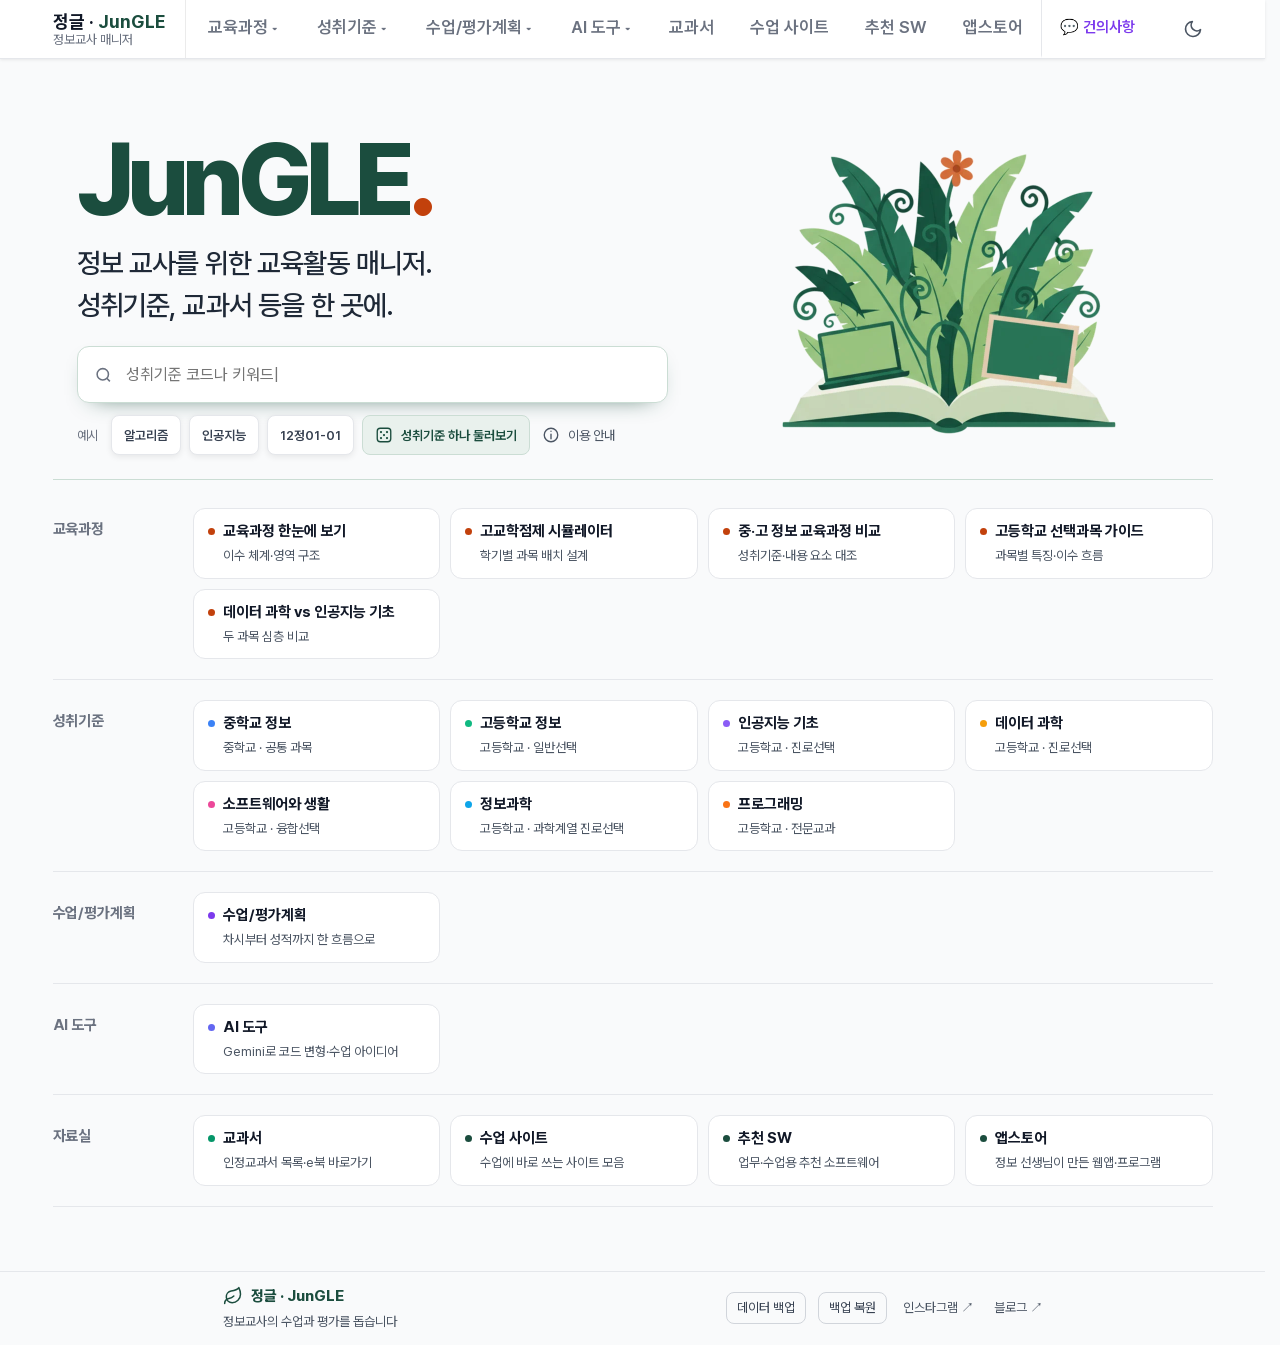
==== index.html @ dcb34a3e "feat: 홈 바로가기 카드에 한 줄 설명·테두리·호버·포커스 - 모든 홈 카드를 '이름 + 한 줄 설명'으로: 성취기준 7과목은 학교급·선택 유형, 자료실은 용도, 교육과정은 O" ====
<!DOCTYPE html>
<html lang="ko">
<head>
<meta charset="UTF-8">
<meta http-equiv="Content-Security-Policy" content="default-src 'self'; script-src 'self'; style-src 'self' 'unsafe-inline'; font-src 'self'; img-src 'self' data:; connect-src 'self' https://generativelanguage.googleapis.com https://date.nager.at; object-src 'none'; base-uri 'self'">
<meta name="viewport" content="width=device-width, initial-scale=1.0">
<meta name="theme-color" content="#ffffff">
<!-- 모듈 워터폴 제거: app.js가 로드된 뒤에야 의존 모듈을 발견하는 직렬 왕복을 병렬화 -->
<link rel="modulepreload" href="assets/app.js">
<link rel="modulepreload" href="assets/utils.js">
<link rel="modulepreload" href="assets/state.js">
<link rel="modulepreload" href="assets/simulator.js">
<link rel="modulepreload" href="assets/chasi.js">
<link rel="modulepreload" href="assets/evalplan.js">
<link rel="modulepreload" href="assets/lessonplan.js">
<link rel="modulepreload" href="assets/rubric.js">
<link rel="modulepreload" href="assets/regexam.js">
<link rel="modulepreload" href="assets/gradecalc.js">
<link rel="modulepreload" href="assets/codevar.js">
<link rel="modulepreload" href="assets/aiidea.js">
<link rel="modulepreload" href="assets/gemini.js">
<link rel="modulepreload" href="assets/stdpicker.js">
<link rel="modulepreload" href="assets/textbook.js">
<link rel="modulepreload" href="assets/appstore.js">
<link rel="modulepreload" href="assets/resources.js">
<link rel="modulepreload" href="assets/overview.js">
<link rel="modulepreload" href="assets/achv.js">
<link rel="modulepreload" href="assets/affective.js">
<link rel="modulepreload" href="assets/home.js">
<link rel="modulepreload" href="assets/collect.js">
<link rel="modulepreload" href="assets/backup.js">
<link rel="modulepreload" href="assets/searchfx.js">
<link rel="modulepreload" href="assets/planctx.js">
<title>정글 · JunGLE | 정보교사 매니저</title>
<meta name="description" content="2022 개정 교육과정 성취기준 탐색, 수업·평가계획, 교과서 목록 등 정보교사를 위한 올인원 플랫폼">
<meta property="og:type" content="website">
<meta property="og:url" content="https://jgle.kr/">
<meta property="og:title" content="정글 · JunGLE | 정보교사 매니저">
<meta property="og:description" content="2022 개정 교육과정 성취기준 탐색, 수업·평가계획, 교과서 목록 등 정보교사를 위한 올인원 플랫폼">
<meta property="og:image" content="https://jgle.kr/images/jungle.png">
<meta property="og:image:width" content="3584">
<meta property="og:image:height" content="1184">
<meta name="twitter:card" content="summary_large_image">
<meta name="twitter:title" content="정글 · JunGLE | 정보교사 매니저">
<meta name="twitter:description" content="2022 개정 교육과정 성취기준 탐색, 수업·평가계획, 교과서 목록 등 정보교사를 위한 올인원 플랫폼">
<meta name="twitter:image" content="https://jgle.kr/images/jungle.png">
<link rel="icon" href="data:image/svg+xml,<svg xmlns='http://www.w3.org/2000/svg' viewBox='0 0 100 100'><text y='.9em' font-size='90'>🌿</text></svg>">
<link rel="manifest" href="manifest.json">
<script src="assets/theme-init.js"></script>
<link rel="stylesheet" href="assets/style.css">
</head>
<body>

<a href="#main" class="skip-link">본문 바로가기</a>

<h1 class="sr-only">정글 · JunGLE 정보교사 매니저</h1>
<div class="header">
  <div class="header-inner">
    <button class="header-brand" id="headerBrand">
      <span class="brand-line">정글 · <span class="gl-mark">JunGLE</span></span><small>정보교사 매니저</small>
    </button>
    <!-- 정적 탭: 첫 페인트용 자리 — init의 renderTabs()가 동일 마크업(+핸들러)으로 교체 -->
    <div class="tabs" id="tabs" role="navigation" aria-label="주요 메뉴"><button class="tab" data-text="교육과정 ▾" data-onclick="app:subject" data-args="[0]" style="" aria-current="false"> <span class="tab-inner">교육과정<span style="font-size:10px;line-height:1">▾</span></span></button><button class="tab" data-text="성취기준 ▾" data-onclick="app:hsGroup" style="" aria-current="false"> <span class="tab-inner">성취기준<span style="font-size:10px;line-height:1">▾</span></span></button><button class="tab" data-text="수업/평가계획 ▾" data-onclick="app:subject" data-args="[8]" style="" aria-current="false"> <span class="tab-inner">수업/평가계획<span style="font-size:10px;line-height:1">▾</span></span></button><button class="tab" data-text="AI 도구 ▾" data-onclick="app:subject" data-args="[15]" style="" aria-current="false"> <span class="tab-inner">AI 도구<span style="font-size:10px;line-height:1">▾</span></span></button><button class="tab" data-text="교과서" data-onclick="app:subject" data-args="[12]" style="" aria-current="false"> 교과서</button><button class="tab" data-text="수업 사이트" data-onclick="app:subject" data-args="[11]" style="" aria-current="false"> 수업 사이트</button><button class="tab" data-text="추천 SW" data-onclick="app:subject" data-args="[13]" style="" aria-current="false"> 추천 SW</button><button class="tab" data-text="앱스토어" data-onclick="app:subject" data-args="[14]" style="" aria-current="false"> 앱스토어</button><button class="tab tab-suggest" data-onclick="app:suggest" aria-label="건의사항 남기기">💬 건의사항</button></div>
    <button class="theme-toggle" id="themeToggle" type="button" aria-pressed="false" aria-label="다크 모드" title="다크 모드 켜기/끄기"><svg class="theme-ico theme-ico-moon" viewBox="0 0 24 24" fill="none" stroke="currentColor" stroke-width="2" stroke-linecap="round" stroke-linejoin="round" aria-hidden="true"><path d="M21 12.8A9 9 0 1 1 11.2 3a7 7 0 0 0 9.8 9.8z"/></svg><svg class="theme-ico theme-ico-sun" viewBox="0 0 24 24" fill="none" stroke="currentColor" stroke-width="2" stroke-linecap="round" stroke-linejoin="round" aria-hidden="true"><circle cx="12" cy="12" r="4"/><path d="M12 2v2M12 20v2M4.9 4.9l1.4 1.4M17.7 17.7l1.4 1.4M2 12h2M20 12h2M4.9 19.1l1.4-1.4M17.7 6.3l1.4-1.4"/></svg></button>
    <button class="hamburger" id="hamburger" aria-label="메뉴 열기">
      <span></span><span></span><span></span>
    </button>
  </div>
</div>

<div class="subtab-bar" id="subtabBar"><div class="subtab-box" id="subtabBox"><button type="button" class="subtab-arrow prev" data-dir="-1" tabindex="-1" aria-hidden="true">‹</button><div class="subtab-bar-inner" id="subtabBarInner" role="tablist"></div><button type="button" class="subtab-arrow next" data-dir="1" tabindex="-1" aria-hidden="true">›</button></div></div>

<div class="home-cover">
  <div id="jungleImg" class="home-hero-brand">
    <div class="cover-copy"><div class="hero-wordmark" aria-hidden="true">JunGLE<span class="cover-period">.</span></div>
    <p class="hero-sub">정보 교사를 위한 교육활동 매니저.<br>성취기준, 교과서 등을 한 곳에.</p></div>
    <img class="cover-tree" src="images/hero-jungle.webp" width="48" height="48" alt="" decoding="async" fetchpriority="high">
  </div>
  <div class="search-wrap home-mode" id="searchSection">
  <svg class="search-icon" width="17" height="17" viewBox="0 0 24 24" fill="none" stroke="currentColor" stroke-width="2.2" aria-hidden="true"><circle cx="11" cy="11" r="8"/><path d="m21 21-4.35-4.35"/></svg>
  <input class="search-input" id="searchInput" type="text" placeholder="성취기준 검색 (예: 알고리즘, 12정01-01)" aria-label="성취기준 검색">
  <button class="search-clear" id="searchClear" aria-label="검색어 지우기">✕</button>
</div>
  <div class="home-cover-tools">
    <div class="cover-examples"><span>예시</span><button type="button" data-onclick="app:exampleSearch" data-query="알고리즘">알고리즘</button><button type="button" data-onclick="app:exampleSearch" data-query="인공지능">인공지능</button><button type="button" data-onclick="app:exampleSearch" data-query="12정01-01">12정01-01</button></div>
    <div class="cover-assist">
      <button class="cover-lucky" type="button" data-onclick="app:lucky"><svg viewBox="0 0 24 24" fill="none" stroke="currentColor" stroke-width="1.8" aria-hidden="true"><rect x="3" y="3" width="18" height="18" rx="4"/><path d="M8 8h.01M16 8h.01M12 12h.01M8 16h.01M16 16h.01" stroke-width="3" stroke-linecap="round"/></svg>성취기준 하나 둘러보기</button>
      <button class="cover-guide" type="button" data-onclick="home:openGuide" aria-haspopup="dialog" aria-controls="homeGuide"><svg viewBox="0 0 24 24" fill="none" stroke="currentColor" stroke-width="1.8" aria-hidden="true"><circle cx="12" cy="12" r="9"/><path d="M12 11v6M12 7h.01" stroke-linecap="round"/></svg>이용 안내</button>
    </div>
  </div>
</div>

<div class="domain-filter scroll-fade" id="domainFilter"></div>

<!-- 수업/평가계획 공통 기준(과목·학기·학년도) — planctx.js가 채운다. #main 밖이라 도구가 #main을 다시 그려도 남는다 -->
<div class="ctx-bar" id="planCtxBar" hidden></div>

<div class="main" id="main" role="main">

  <div class="home-nav">
    <div class="home-nav-section">
      <div class="home-nav-label">교육과정</div>
      <div class="home-card-grid"><button class="home-card" style="--hc-accent:var(--curr)" data-onclick="app:ovSubtab" data-args="[&quot;map&quot;]">
      <span class="home-card-name"><span class="home-card-dot"></span>교육과정 한눈에 보기</span>
      <span class="home-card-desc">이수 체계·영역 구조</span>
    </button><button class="home-card" style="--hc-accent:var(--curr)" data-onclick="app:ovSubtab" data-args="[&quot;simulator&quot;]">
      <span class="home-card-name"><span class="home-card-dot"></span>고교학점제 시뮬레이터</span>
      <span class="home-card-desc">학기별 과목 배치 설계</span>
    </button><button class="home-card" style="--hc-accent:var(--curr)" data-onclick="app:ovSubtab" data-args="[&quot;compare&quot;]">
      <span class="home-card-name"><span class="home-card-dot"></span>중·고 정보 교육과정 비교</span>
      <span class="home-card-desc">성취기준·내용 요소 대조</span>
    </button><button class="home-card" style="--hc-accent:var(--curr)" data-onclick="app:ovSubtab" data-args="[&quot;guide&quot;]">
      <span class="home-card-name"><span class="home-card-dot"></span>고등학교 선택과목 가이드</span>
      <span class="home-card-desc">과목별 특징·이수 흐름</span>
    </button><button class="home-card" style="--hc-accent:var(--curr)" data-onclick="app:ovSubtab" data-args="[&quot;dsai&quot;]">
      <span class="home-card-name"><span class="home-card-dot"></span>데이터 과학 vs 인공지능 기초</span>
      <span class="home-card-desc">두 과목 심층 비교</span>
    </button></div>
    </div>
    <div class="home-nav-section">
      <div class="home-nav-label">성취기준</div>
      <div class="home-card-grid"><button class="home-card" style="--hc-accent:#3B82F6" data-onclick="app:subject" data-args="[1]">
      <span class="home-card-name"><span class="home-card-dot"></span>중학교 정보</span>
      <span class="home-card-desc">중학교 · 공통 과목</span>
    </button><button class="home-card" style="--hc-accent:#10B981" data-onclick="app:subject" data-args="[2]">
      <span class="home-card-name"><span class="home-card-dot"></span>고등학교 정보</span>
      <span class="home-card-desc">고등학교 · 일반선택</span>
    </button><button class="home-card" style="--hc-accent:#8B5CF6" data-onclick="app:subject" data-args="[3]">
      <span class="home-card-name"><span class="home-card-dot"></span>인공지능 기초</span>
      <span class="home-card-desc">고등학교 · 진로선택</span>
    </button><button class="home-card" style="--hc-accent:#F59E0B" data-onclick="app:subject" data-args="[4]">
      <span class="home-card-name"><span class="home-card-dot"></span>데이터 과학</span>
      <span class="home-card-desc">고등학교 · 진로선택</span>
    </button><button class="home-card" style="--hc-accent:#EC4899" data-onclick="app:subject" data-args="[5]">
      <span class="home-card-name"><span class="home-card-dot"></span>소프트웨어와 생활</span>
      <span class="home-card-desc">고등학교 · 융합선택</span>
    </button><button class="home-card" style="--hc-accent:#0EA5E9" data-onclick="app:subject" data-args="[6]">
      <span class="home-card-name"><span class="home-card-dot"></span>정보과학</span>
      <span class="home-card-desc">고등학교 · 과학계열 진로선택</span>
    </button><button class="home-card" style="--hc-accent:#F97316" data-onclick="app:subject" data-args="[7]">
      <span class="home-card-name"><span class="home-card-dot"></span>프로그래밍</span>
      <span class="home-card-desc">고등학교 · 전문교과</span>
    </button></div>
    </div>
    <div class="home-nav-section">
      <div class="home-nav-label">수업/평가계획</div>
      <div class="home-card-grid"><button class="home-card" style="--hc-accent:#7C3AED" data-onclick="app:subject" data-args="[8]">
      <span class="home-card-name"><span class="home-card-dot"></span>수업/평가계획</span>
      <span class="home-card-desc">차시부터 성적까지 한 흐름으로</span>
    </button></div>
    </div>
    <div class="home-nav-section">
      <div class="home-nav-label">AI 도구</div>
      <div class="home-card-grid"><button class="home-card" style="--hc-accent:var(--ovr)" data-onclick="app:subject" data-args="[15]">
      <span class="home-card-name"><span class="home-card-dot"></span>AI 도구</span>
      <span class="home-card-desc">Gemini로 코드 변형·수업 아이디어</span>
    </button></div>
    </div>
    <div class="home-nav-section">
      <div class="home-nav-label">자료실</div>
      <div class="home-card-grid"><button class="home-card" style="--hc-accent:#059669" data-onclick="app:subject" data-args="[12]">
      <span class="home-card-name"><span class="home-card-dot"></span>교과서</span>
      <span class="home-card-desc">인정교과서 목록·e북 바로가기</span>
    </button><button class="home-card" style="--hc-accent:var(--brand)" data-onclick="app:subject" data-args="[11]">
      <span class="home-card-name"><span class="home-card-dot"></span>수업 사이트</span>
      <span class="home-card-desc">수업에 바로 쓰는 사이트 모음</span>
    </button><button class="home-card" style="--hc-accent:var(--brand)" data-onclick="app:subject" data-args="[13]">
      <span class="home-card-name"><span class="home-card-dot"></span>추천 SW</span>
      <span class="home-card-desc">업무·수업용 추천 소프트웨어</span>
    </button><button class="home-card" style="--hc-accent:var(--brand)" data-onclick="app:subject" data-args="[14]">
      <span class="home-card-name"><span class="home-card-dot"></span>앱스토어</span>
      <span class="home-card-desc">정보 선생님이 만든 웹앱·프로그램</span>
    </button></div>
    </div>
  </div>
</div>

<dialog id="homeGuide" class="home-guide-modal" aria-labelledby="homeGuideTitle" aria-describedby="homeGuideIntro">
  <div class="home-guide-header"><h2 id="homeGuideTitle">정글 이용 안내</h2><button type="button" class="home-guide-close" data-onclick="home:closeGuide" aria-label="이용 안내 닫기" autofocus>✕</button></div>
  <p id="homeGuideIntro">찾은 성취기준을 수업과 평가 계획으로 이어가세요.</p>
  <ol class="home-guide-steps">
    <li><span aria-hidden="true">1</span><div><h3>성취기준 검색</h3><p>검색창에 ‘알고리즘’ 같은 키워드나 ‘12정01-01’ 같은 코드를 입력하세요. 검색 예시를 눌러 시작할 수도 있습니다.</p></div></li>
    <li><span aria-hidden="true">2</span><div><h3>복사하거나 담기</h3><p>필요한 기준은 바로 복사하세요. 여러 기준을 함께 사용하려면 체크해서 담은 뒤, 담은 항목에서 모아 확인하세요.</p></div></li>
    <li><span aria-hidden="true">3</span><div><h3>수업·평가 계획에 활용</h3><p>담은 성취기준을 수업·평가 계획 작성에 활용하세요. 교과서와 수업 자료는 상단 메뉴에서 찾아볼 수 있습니다.</p></div></li>
  </ol>
  <div class="home-guide-footer"><button type="button" data-onclick="home:startSearch">검색 시작하기</button></div>
</dialog>

<footer class="site-footer">
  <div class="site-footer-inner">
    <div class="site-footer-brand">
      <span class="site-footer-name"><svg width="20" height="20" viewBox="0 0 24 24" fill="none" stroke="currentColor" stroke-width="1.8" stroke-linecap="round" stroke-linejoin="round" aria-hidden="true"><path d="M11 20A7 7 0 0 1 9.8 6.1C15.5 5 17 4.48 19 2c1 2 2 4.18 2 8 0 5.5-4.78 10-10 10Z"/><path d="M2 21c0-3 1.85-5.36 5.08-6C9.5 14.52 12 13 13 12"/></svg>정글 · JunGLE</span>
      <p>정보교사의 수업과 평가를 돕습니다</p>
    </div>
    <div class="site-footer-actions">
      <div class="site-footer-tools" role="group" aria-label="데이터 관리">
        <button class="site-footer-btn" id="backupExportBtn" type="button">데이터 백업</button>
        <button class="site-footer-btn" id="backupImportBtn" type="button">백업 복원</button>
        <input type="file" id="backupImportFile" accept=".json,application/json" hidden>
      </div>
      <nav class="site-footer-social" aria-label="제작자 채널">
        <a href="https://www.instagram.com/jungbucks" target="_blank" rel="noopener noreferrer" class="site-footer-link" aria-label="인스타그램 (새 탭)">인스타그램 ↗</a>
        <a href="https://blog.naver.com/kachu_t" target="_blank" rel="noopener noreferrer" class="site-footer-link" aria-label="블로그 (새 탭)">블로그 ↗</a>
      </nav>
    </div>
  </div>
</footer>

<button class="fab" id="fab" hidden aria-expanded="false" aria-controls="collectPanel" aria-label="담은 성취기준 패널 열기/닫기">
  📋 담은 항목 <span class="fab-cnt" id="fabCnt" aria-live="polite" aria-atomic="true">0</span>
</button>

<div class="collect-panel" id="collectPanel" aria-hidden="true">
  <div class="panel-header" id="panelHeader" role="button" tabindex="0">
    <div class="panel-title">📋 담은 성취기준 <span class="panel-cnt-badge" id="panelCnt">0</span></div>
    <div class="panel-actions" id="panelActions">
      <button class="pbtn sec" id="clearCollectBtn">전체 삭제</button>
      <button class="pbtn pri" id="copyAllBtn">전체 복사</button>
      <button class="pbtn sec" id="downloadCollectedBtn">담은 항목 저장 (.txt)</button>
      <button class="pbtn sec" id="panelCloseBtn">닫기 ▼</button>
    </div>
  </div>
  <div class="panel-body" id="panelBody"></div>
</div>




<!-- 성취기준 선택 공용 모달 (stdpicker) — 수업계획·평가·루브릭·정기시험 공유 -->
<div id="stdPickerModal" class="eval-modal-overlay" style="display:none">
  <div class="eval-modal" role="dialog" aria-modal="true" aria-labelledby="stdPickerTitle">
    <div class="eval-modal-hd">
      <span class="eval-modal-title" id="stdPickerTitle">성취기준 선택</span>
      <select id="stdPickerSubjSel" class="eval-select" style="font-size:13px;flex:1;max-width:220px" aria-label="과목 선택"></select>
      <button class="cmp-close-btn" id="stdPickerCloseX" aria-label="닫기">✕</button>
    </div>
    <div class="std-picker-hint" id="stdPickerHint" style="display:none"></div>
    <div class="eval-modal-body" id="stdPickerModalBody"></div>
    <div class="eval-modal-ft">
      <span class="eval-modal-sel-count" id="stdPickerSelCount">0개 선택됨</span>
      <div style="display:flex;gap:8px">
        <button class="pbtn sec" id="stdPickerCancelBtn">취소</button>
        <button class="pbtn pri" id="stdPickerConfirmBtn">확인</button>
      </div>
    </div>
  </div>
</div>

<!-- 평가계획 표 미리보기 모달 -->
<div id="evalPreviewModal" class="eval-preview-overlay" style="display:none">
  <div class="eval-preview-modal" role="dialog" aria-modal="true" aria-labelledby="evalPreviewTitle">
    <div class="eval-preview-hd">
      <span class="eval-preview-title" id="evalPreviewTitle">표 미리보기</span>
      <button class="cmp-close-btn" id="evalPreviewCloseX" aria-label="닫기">✕</button>
    </div>
    <div class="eval-preview-body" id="evalPreviewBody"></div>
    <div class="eval-preview-ft">
      <button class="pbtn sec" id="evalCopyBtn">클립보드 복사</button>
      <button class="pbtn pri" id="evalPreviewCloseBtn">닫기</button>
    </div>
  </div>
</div>

<!-- 평가계획 요약 패널 -->
<div id="evalSumPanel" class="eval-sum-panel"></div>

<div class="nav-overlay" id="navOverlay"></div>
<div class="nav-drawer" id="navDrawer" role="navigation" aria-label="모바일 메뉴">
  <div class="nav-drawer-hd">
    <div class="nav-drawer-brand">정글 · JunGLE<small>정보교사 매니저</small></div>
    <button class="nav-drawer-close" id="navDrawerClose" aria-label="메뉴 닫기">✕</button>
  </div>
  <div class="nav-drawer-body" id="mobileNavMenu"></div>
</div>

<div id="liveRegion" aria-live="polite" aria-atomic="true" class="sr-only"></div>
<script src="assets/data.js"></script>
<script src="assets/boot.js"></script>
<script type="module" src="assets/app.js"></script>
</body>
</html>
---- assets/style.css ----
/* Pretendard 셀프호스팅 (가변폰트 1파일) — 오프라인에서도 동일 렌더링 */
@font-face{font-family:'Pretendard';src:url('fonts/PretendardVariable.woff2') format('woff2');font-weight:45 920;font-style:normal;font-display:swap}
*,*::before,*::after{box-sizing:border-box;margin:0;padding:0}
:root{
  --plan-sticky-top:99px; /* 헤더(58)+서브탭 바(41) — 페이지 기준 sticky 머리행 */
  --surface:#FFFFFF;
  /* 브랜드 기본색 (파랑) — 전역 기능색 전용(포커스·검색·담기·공용 버튼). 메뉴 아이덴티티 아님 (2026-07-10) */
  --accent:#2563EB;--accent-light:#EFF6FF;--accent-dark:#1E40AF;--accent-line:#BFDBFE;
  /* 교육과정(+시뮬레이터) 메뉴색 — 번트 오렌지, 2026-07-10 신설 (성취기준 중학교 정보 파랑과 충돌 해소) */
  --curr:#C2410C;  --curr-dark:#9A3412;  --curr-soft:#FFF7ED;  --curr-line:#FED7AA;
  /* 브랜드 딥 그린 — 워드마크·잎 로고마크 단색 */
  --brand:#1B4D3E; --brand-dark:#143D31; --brand-soft:#E9F1ED; --brand-line:#CBDDD4; /* 자료실 3종(수업 도구·사이트·앱스토어) 메뉴색 — 2026-07-09 5계열 체계, line은 2026-07-10 신설 */
  /* 기능색 팔레트 — 각 4단: soft(배경) / line(테두리·칩) / base(강조) / dark(텍스트·호버) */
  --plan:#7C3AED;  --plan-dark:#6D28D9;  --plan-soft:#F5F3FF;  --plan-line:#DDD6FE;  /* 수업·평가 도구 */
  --book:#059669;  --book-dark:#047857;  --book-soft:#ECFDF5;  --book-line:#A7F3D0;  /* 교과서 */
  --teal:#0D9488;  --teal-dark:#0F766E;  --teal-soft:#CCFBF1;  --teal-line:#99F6E4;  /* 계산기(차시·성적 산출기) — U5 ⓒ. dsai의 DS측 인코딩(--dac-accent)도 참조 */
  --ovr:#6366F1;   --ovr-dark:#4338CA;   --ovr-soft:#EEF2FF;   --ovr-line:#C7D2FE;   /* 교육과정 개요 */
  /* 시맨틱 */
  --ok:#10B981;
  --danger:#EF4444;--danger-dark:#B91C1C;--danger-soft:#FEF2F2;--danger-line:#FECACA;
  --warn:#D97706;  --warn-dark:#92400E;  --warn-soft:#FFFBEB;  --warn-line:#FDE68A;
  /* 과목 배지(교육과정 개요 비교표) 전용 — 2026-07-17 신설, 07-17 확장: 성취기준 과목색(data.js aLight/aDark)과 동일 문법(파스텔 배경+과목색 글자)으로 통일(사용자 요청). 다크 쌍은 다크 블록에 */
  --sbj-info:#ECFDF5; --sbj-ai:#F5F3FF; --sbj-ds:#FFFBEB; --sbj-cs:#F0F9FF; --sbj-sw:#FDF2F8; --sbj-pg:#FFF7ED;
  --sbj-info-ink:#059669; --sbj-ai-ink:#7C3AED; --sbj-ds-ink:#D97706; --sbj-cs-ink:#0284C7; --sbj-sw-ink:#DB2777; --sbj-pg-ink:#EA580C;
  /* 타이포 스케일 — 13px 미만 텍스트 금지 (12px는 배지·캡션 전용 하한) */
  --fs-caption:13px;--fs-body:15px;--fs-body-lg:16px;--fs-title:18px;--fs-heading:21px;--fs-display:clamp(24px,3vw,28px);
  /* 그레이 */
  --g50:#F9FAFB;--g100:#F3F4F6;--g150:#EBEBEB;--g200:#E5E7EB;--g300:#D1D5DB;
  --g400:#9CA3AF;--g500:#6B7280;--g600:#4B5563;--g700:#374151;
  --g800:#1F2937;--g900:#111827;
}
html{scrollbar-gutter:stable}
body{font-family:'Pretendard',-apple-system,BlinkMacSystemFont,'Segoe UI',sans-serif;background:var(--g50);color:var(--g800);min-height:100vh}

/* SKELETON (JS 로드 전 자리표시자) */
.skel{display:block;background:var(--g150);border-radius:10px;position:relative;overflow:hidden}
.skel::after{content:'';position:absolute;inset:0;background:linear-gradient(90deg,transparent,rgba(255,255,255,.55),transparent);animation:skel-shine 1.2s infinite}
@keyframes skel-shine{from{transform:translateX(-100%)}to{transform:translateX(100%)}}
@media (prefers-reduced-motion: reduce){.skel::after{animation:none}}
.skel-cell{height:66px;border-radius:14px}
[data-theme="dark"] .skel{background:#253347}
[data-theme="dark"] .skel::after{background:linear-gradient(90deg,transparent,rgba(255,255,255,.07),transparent)}

/* SKIP LINK */
.skip-link{position:absolute;top:-9999px;left:0;padding:8px 18px;background:var(--accent);color:#fff;font-weight:700;font-size:15px;border-radius:0 0 8px 0;z-index:9999;text-decoration:none;white-space:nowrap}
.skip-link:focus{top:0;outline:2px solid #fff;outline-offset:2px}

/* SR-ONLY */
.sr-only{position:absolute;width:1px;height:1px;padding:0;margin:-1px;overflow:hidden;clip:rect(0,0,0,0);white-space:nowrap;border:0}

/* FOCUS VISIBLE — keyboard users only */
:focus:not(:focus-visible){outline:none}
:focus-visible{outline:2px solid var(--accent);outline-offset:2px}
input:focus-visible,textarea:focus-visible,select:focus-visible{outline:2px solid var(--accent);outline-offset:1px}

/* HEADER */
.header{background:#fff;border-bottom:1px solid var(--g200);position:sticky;top:0;z-index:100;box-shadow:0 1px 3px rgba(0,0,0,.08)}
.header-inner{max-width:1200px;margin:0 auto;padding:0 20px;display:flex;align-items:stretch;height:58px}
.header-brand{background:none;border:none;border-right:1px solid var(--g150,#EBEBEB);cursor:pointer;font-size:18px;font-weight:700;color:var(--g900);display:flex;flex-direction:column;align-items:flex-start;justify-content:center;gap:2px;line-height:1;padding-right:20px;margin-right:2px;white-space:nowrap;font-family:inherit;transition:color .15s;flex-shrink:0}
.header-brand:hover{color:var(--brand)}
.header-brand small{font-size:13px;font-weight:400;color:var(--g500)}
/* 구글 스타일 JunGLE 워드마크 (J-파 u-빨 n-노 G-파 L-초 E-빨) */
.gl-mark{color:var(--brand)}
.header-brand:hover .gl-mark{filter:brightness(1.3)}
.tabs{display:flex;gap:0;overflow-x:auto;scrollbar-width:none;flex:1;min-width:max-content}
.tabs::-webkit-scrollbar{display:none}
.tab{background:none;border:none;border-bottom:3px solid transparent;box-sizing:border-box;cursor:pointer;padding:0 18px;height:58px;line-height:1;font-size:17px;font-weight:600;color:var(--g500);white-space:nowrap;transition:color .15s,border-color .15s;font-family:inherit;display:flex;align-items:center;flex-direction:column;justify-content:center;flex-shrink:0}
.tab::after{content:attr(data-text);display:block;font-weight:700;height:0;visibility:hidden;overflow:hidden;pointer-events:none}
.tab-inner{display:inline-flex;align-items:center;gap:4px;line-height:1}
.tab:hover{color:var(--g800)}
.tab.active{font-weight:700}

/* HAMBURGER */
/* 테마 토글: 데스크톱은 메뉴 오른쪽 끝, 1179px 이하(햄버거)에서는 드로어 항목으로 */
.theme-toggle{display:flex;align-items:center;justify-content:center;align-self:center;width:40px;height:40px;margin-left:6px;padding:0;border:none;border-radius:8px;background:none;color:var(--g600);cursor:pointer;flex-shrink:0;transition:background .15s,color .15s}
.theme-toggle:hover{background:var(--g100);color:var(--g900)}
.theme-toggle:focus-visible{outline:2px solid var(--brand);outline-offset:2px}
.theme-ico{width:20px;height:20px;flex-shrink:0}
.theme-ico-sun{display:none}
[data-theme="dark"] .theme-toggle .theme-ico-moon{display:none}
[data-theme="dark"] .theme-toggle .theme-ico-sun{display:block}
.nav-theme{gap:10px;margin-top:4px;border-top:1px solid var(--g100)}
.hamburger{display:none;flex-direction:column;justify-content:center;gap:5px;background:none;border:none;cursor:pointer;padding:8px;border-radius:8px;margin-left:auto;flex-shrink:0;transition:background .15s}
.hamburger:hover{background:var(--g100)}
.hamburger span{display:block;width:22px;height:2px;background:var(--g700);border-radius:2px;transition:transform .22s,opacity .22s}
.hamburger.open span:nth-child(1){transform:translateY(7px) rotate(45deg)}
.hamburger.open span:nth-child(2){opacity:0;transform:scaleX(0)}
.hamburger.open span:nth-child(3){transform:translateY(-7px) rotate(-45deg)}

/* NAV DRAWER */
.nav-overlay{display:none;position:fixed;inset:0;background:rgba(0,0,0,.45);z-index:199}
.nav-overlay.open{display:block}
.nav-drawer{position:fixed;top:0;right:-100%;width:min(280px,85vw);height:100%;height:100dvh;background:#fff;z-index:200;transition:right .26s cubic-bezier(.4,0,.2,1);box-shadow:-4px 0 24px rgba(0,0,0,.14);display:flex;flex-direction:column}
.nav-drawer.open{right:0}
.nav-drawer-hd{display:flex;align-items:flex-start;justify-content:space-between;padding:18px 20px 14px;border-bottom:1px solid var(--g100)}
.nav-drawer-brand{font-size:18px;font-weight:800;color:var(--g900);line-height:1.3}
.nav-drawer-brand small{display:block;font-size:13px;font-weight:400;color:var(--g500);margin-top:2px}
.nav-drawer-close{background:none;border:none;cursor:pointer;font-size:20px;color:var(--g500);padding:0 4px;line-height:1;flex-shrink:0}
.nav-drawer-close:hover{color:var(--g700)}
.nav-drawer-body{flex:1;overflow-y:auto;padding:8px 0 24px}
.nav-drawer-item{display:flex;align-items:center;padding:15px 20px;font-size:17px;font-weight:500;color:var(--g700);border:none;border-left:3px solid transparent;background:none;width:100%;text-align:left;cursor:pointer;font-family:inherit;transition:background .1s,color .1s}
.nav-drawer-item:hover{background:var(--g50);color:var(--g900)}
.nav-drawer-item.active{font-weight:700}

/* SUBTAB BAR */
/* 가로로 넘치는 서브탭: 스크롤은 안쪽(.subtab-bar-inner)이 맡고, 바깥 상자(.subtab-box)가 양 끝 페이드+화살표를 얹는다.
   .can-prev/.can-next는 app.js updateSubtabArrows()가 스크롤 위치로 켠다(더 볼 탭이 있는 쪽에만 보임). */
.subtab-bar{background:var(--g50);border-bottom:1px solid var(--g200);position:sticky;top:58px;z-index:99;visibility:hidden}
.subtab-bar.visible{visibility:visible}
.subtab-box{position:relative;max-width:1200px;margin:0 auto}
.subtab-bar-inner{padding:0 20px;display:flex;gap:0;height:40px;overflow-x:auto;scrollbar-width:none}
.subtab-bar-inner::-webkit-scrollbar{display:none}
.subtab-arrow{position:absolute;top:0;bottom:0;z-index:1;width:40px;border:none;padding:0;font-family:inherit;font-size:20px;font-weight:700;line-height:1;color:var(--g600);cursor:pointer;opacity:0;pointer-events:none;transition:opacity .15s}
.subtab-arrow.prev{left:0;text-align:left;padding-left:6px;background:linear-gradient(90deg,var(--g50) 55%,transparent)}
.subtab-arrow.next{right:0;text-align:right;padding-right:6px;background:linear-gradient(270deg,var(--g50) 55%,transparent)}
.subtab-arrow:hover{color:var(--g900)}
.subtab-box.can-prev .subtab-arrow.prev,.subtab-box.can-next .subtab-arrow.next{opacity:1;pointer-events:auto}
.subtab{background:none;border:none;border-bottom:3px solid transparent;box-sizing:border-box;cursor:pointer;padding:0 16px;height:100%;font-size:14px;font-weight:500;color:var(--g500);white-space:nowrap;transition:color .15s,border-color .15s;font-family:inherit;display:flex;align-items:center;flex-direction:column;justify-content:center;flex-shrink:0}
.subtab::after{content:attr(data-text);display:block;font-weight:700;height:0;visibility:hidden;overflow:hidden;pointer-events:none}
.subtab:hover{color:var(--g800)}
.subtab.active{font-weight:700}
/* 교육과정 그래프 진입 — 서브탭 줄 마지막의 외부 링크(새 창). 탭이 아니라 <a>. */
.subtab-ext{flex-direction:row;gap:6px;text-decoration:none;color:var(--g500)}
.subtab-ext::after{content:none}
.subtab-ext:hover,.subtab-ext:focus-visible{color:var(--curr);border-bottom-color:transparent}
.subtab-ico{width:15px;height:15px;flex-shrink:0}
.subtab-ext-arrow{font-size:11px;opacity:.65;margin-left:-1px}

/* SEARCH */
.search-wrap{max-width:1200px;margin:14px auto;padding:0 20px;position:relative;display:flex;align-items:center;gap:8px}
.search-icon{flex-shrink:0;color:var(--g500);pointer-events:none}
.search-input{flex:1;padding:11px 40px 11px 12px;border:2px solid var(--g300);border-radius:10px;font-size:16px;background:#fff;outline:none;transition:border-color .15s}
.search-input:focus{border-color:var(--accent)}
.search-clear{position:absolute;right:32px;top:50%;transform:translateY(-50%);background:var(--g200);border:none;border-radius:50%;width:22px;height:22px;cursor:pointer;display:none;align-items:center;justify-content:center;font-size:14px;color:var(--g600);line-height:1}
.search-clear.on{display:flex}
.search-wrap.home-mode{max-width:680px;margin:0 auto;padding:16px 20px 0}
.search-wrap.home-mode .search-icon{position:absolute;left:42px;top:calc(50% + 8px);transform:translateY(-50%);z-index:1}
.search-wrap.home-mode .search-input{padding:15px 44px 15px 48px;font-size:17px;border:1px solid var(--g200);border-radius:999px;box-shadow:0 2px 12px rgba(17,24,39,.07)}
.search-wrap.home-mode .search-input:hover{box-shadow:0 3px 16px rgba(17,24,39,.11)}
.search-wrap.home-mode .search-input:focus{border-color:var(--accent);box-shadow:0 3px 16px rgba(59,130,246,.16)}

/* MAIN */
.main{max-width:1200px;margin:0 auto;padding:0 20px 40px}
.subject-meta{display:flex;align-items:center;justify-content:space-between;margin-bottom:14px;flex-wrap:wrap;gap:8px}
.level-badge{display:inline-flex;align-items:center;padding:4px 12px;border-radius:20px;font-size:13px;font-weight:600}
.count-info{font-size:14px;color:var(--g500)}
.count-info strong{font-weight:700}
.meta-actions{display:flex;align-items:center;gap:8px;flex-wrap:wrap}

/* DOMAIN */
.domain-section{margin-bottom:12px;background:#fff;border-radius:14px;border:1px solid var(--g150);overflow:hidden;box-shadow:0 1px 2px rgba(17,24,39,.04),0 8px 20px -6px rgba(17,24,39,.08)}
.domain-header{display:flex;align-items:center;justify-content:space-between;padding:13px 18px;cursor:pointer;user-select:none;transition:background .1s;width:100%;background:none;border:none;font-family:inherit;text-align:left}
.domain-header:hover{background:var(--g50)}
.domain-left{display:flex;align-items:center;gap:10px}
/* 접기/펼치기는 영역명 버튼 하나가 맡고, 해설·성취수준·복사는 형제 버튼(버튼 안 버튼 금지). 헤더 빈칸 클릭도 접기(마우스 편의) */
.domain-toggle{display:flex;align-items:center;gap:10px;padding:0;margin:0;background:none;border:none;font:inherit;color:inherit;text-align:left;cursor:pointer;min-width:0}
.domain-toggle:focus-visible,.domain-expl-btn:focus-visible,.achv-btn:focus-visible,.domain-copy-btn:focus-visible{outline:2px solid var(--accent);outline-offset:2px}
.domain-expl-btn,.domain-copy-btn{font-family:inherit}
.domain-dot{width:9px;height:9px;border-radius:50%;flex-shrink:0}
.domain-name{font-size:16px;font-weight:600;color:var(--g800)}
.domain-cnt{font-size:13px;font-weight:500;color:var(--g500);background:var(--g100);padding:2px 8px;border-radius:10px}
.toggle-icon{font-size:15px;color:var(--g500);transition:transform .2s}
.domain-section.collapsed .toggle-icon{transform:rotate(-90deg)}
.domain-body{border-top:1px solid var(--g100)}
.domain-section.collapsed .domain-body{display:none}

/* CARD */
.std-card{display:flex;align-items:flex-start;gap:12px;padding:13px 18px;border-bottom:1px solid var(--g100);transition:background .1s}
.std-card:last-child{border-bottom:none}
.std-card:hover{background:var(--g50)}
.card-chk{margin-top:3px;width:17px;height:17px;flex-shrink:0;cursor:pointer}
/* flex-wrap 금지: 코드 배지가 길면([12소생01-03]·[프그03-01]) 본문이 통째로 다음 줄로
   내려가 배지 아래에서 시작하던 문제. std-text가 줄어들게 해 항상 배지 옆에서 시작한다. */
.card-body{flex:1;min-width:0;display:flex;align-items:baseline;gap:8px}
.code-badge{display:inline-block;font-size:14px;font-weight:700;padding:3px 8px;border-radius:6px;letter-spacing:.3px;flex-shrink:0;font-family:'Pretendard',-apple-system,BlinkMacSystemFont,'Segoe UI',sans-serif}
.std-text{flex:1;min-width:0;font-size:16px;line-height:1.65;color:var(--g700)}
/* 좁은 화면에선 배지(길면 110px)+복사 버튼이 가로를 다 먹어 본문이 한 글자 폭으로
   짓눌린다(360px 실측: 본문 9px·카드 1482px). 이때만 줄바꿈을 되살려 본문을 다음 줄로 내린다. */
@media(max-width:820px){
  .card-body{flex-wrap:wrap}
  .std-text{flex-basis:100%}
}
.card-btns{display:flex;flex-direction:row;gap:5px;flex-shrink:0;align-items:flex-start}
/* 단원 해설 — 헤더의 개수 옆 토글 칩 + 인라인 아코디언 (해설 있는 단원에만) */
.domain-expl-btn{font-size:12px;font-weight:600;color:var(--g500);background:var(--g100);border:1px solid transparent;border-radius:10px;padding:2px 9px;cursor:pointer;transition:all .12s;white-space:nowrap}
.domain-expl-btn:hover{border-color:var(--accent);color:var(--accent)}
.domain-expl-btn.on{background:var(--accent);color:#fff}
.domain-expl{border-top:1px solid var(--g100);padding:14px 18px;display:flex;flex-direction:column;gap:14px;background:var(--g50)}
.domain-expl[hidden]{display:none}
.domain-expl-item{display:flex;flex-direction:column;gap:4px}
.domain-expl-code{font-size:12px;font-weight:700;letter-spacing:.03em}
.domain-expl-tx{font-size:15px;line-height:1.7;color:var(--g600);word-break:keep-all}
.cbtn{padding:4px 10px;border:1px solid var(--g200);border-radius:8px;background:#fff;font-size:13px;font-weight:500;cursor:pointer;color:var(--g600);transition:all .15s;white-space:nowrap;display:inline-flex;align-items:center;min-height:36px}
.cbtn:hover:not(.ok){background:var(--accent,var(--g400));border-color:var(--accent,var(--g400));color:#fff}
.cbtn.sm{font-size:12px;padding:4px 9px;color:var(--adark,var(--g600));border-color:var(--alight,var(--g200));min-height:36px}
.cbtn.ok{background:var(--ok)!important;color:#fff!important;border-color:var(--ok)!important}
.cbtn-ico{display:none;width:16px;height:16px;flex-shrink:0}   /* 데스크톱: 숨김(라벨만). 모바일서만 노출 */

/* NO RESULTS */
.no-res{text-align:center;padding:64px 20px;color:var(--g500)}
.no-res-icon{font-size:44px;margin-bottom:12px}
.no-res-text{font-size:18px;font-weight:500;color:var(--g500)}
.no-res-sub{font-size:14px;margin-top:6px}

mark{background:#FEF08A;color:var(--g900);border-radius:2px;padding:0 1px}

/* ACHIEVEMENT BUTTON */
.achv-btn {
  margin-left: auto;
  margin-right: 8px;
  flex-shrink: 0;
  padding: 4px 12px;
  border: 1.5px solid var(--g300);
  border-radius: 6px;
  background: #fff;
  font-size: 13px;
  font-weight: 600;
  color: var(--g600);
  cursor: pointer;
  white-space: nowrap;
  transition: all .15s;
  font-family: inherit;
  line-height: 1.5;
}
.achv-btn:hover {
  border-color: var(--accent);
  color: var(--accent);
  background: var(--accent-light);
}
.domain-copy-btn {
  flex-shrink: 0;
  padding: 4px 12px;
  border: 1.5px solid var(--g300);
  border-radius: 6px;
  background: #fff;
  font-size: 13px;
  font-weight: 600;
  color: var(--g600);
  cursor: pointer;
  white-space: nowrap;
  transition: all .15s;
  line-height: 1.5;
}
.domain-copy-btn:hover { border-color: var(--accent); color: var(--accent); background: var(--accent-light); }
.domain-copy-btn.ok { background: var(--ok) !important; color: #fff !important; border-color: var(--ok) !important; }

/* ACHIEVEMENT MODAL */
.achv-overlay {
  position: fixed;
  inset: 0;
  background: rgba(0,0,0,.45);
  z-index: 500;
  display: flex;
  align-items: center;
  justify-content: center;
  padding: 16px;
}
.achv-modal {
  background: #fff;
  border-radius: 14px;
  width: 100%;
  max-width: 680px;
  max-height: 85vh;
  display: flex;
  flex-direction: column;
  box-shadow: 0 20px 60px rgba(0,0,0,.25);
  overflow: hidden;
}
.achv-modal-hd {
  display: flex;
  align-items: center;
  gap: 10px;
  padding: 16px 20px;
  border-bottom: 1px solid var(--g100);
  flex-shrink: 0;
}
.achv-modal-title {
  font-size: 17px;
  font-weight: 700;
  color: var(--g900);
  flex: 1;
}
.achv-modal-body {
  overflow-y: auto;
  padding: 16px 20px;
  flex: 1;
}
/* ACHIEVEMENT TABLE */
.achv-table-wrap {
  margin-bottom: 20px;
}
.achv-table-wrap:last-child {
  margin-bottom: 0;
}
.achv-table-code {
  font-size: 13px;
  font-weight: 700;
  margin-bottom: 6px;
  letter-spacing: .04em;
}
.achv-table {
  width: 100%;
  border-collapse: collapse;
  font-size: 14px;
}
.achv-table th,
.achv-table td {
  border: 1px solid var(--g200);
  padding: 8px 10px;
  vertical-align: top;
  line-height: 1.65;
  color: var(--g700);
}
.achv-table th {
  background: var(--g50);
  font-weight: 700;
  text-align: center;
  width: 36px;
  font-size: 14px;
  color: var(--g800);
}
.achv-table tr:last-child td,
.achv-table tr:last-child th {
  border-bottom: 1px solid var(--g200);
}
.achv-modal-ft {
  display: flex;
  align-items: center;
  justify-content: flex-end;
  gap: 8px;
  padding: 12px 20px;
  border-top: 1px solid var(--g100);
  flex-shrink: 0;
  flex-wrap: wrap;
}
.achv-copy-all {
  padding: 7px 16px;
  border-radius: 7px;
  font-size: 13px;
  font-weight: 600;
  cursor: pointer;
  border: 1.5px solid;
  transition: all .15s;
  font-family: inherit;
  white-space: nowrap;
}
.achv-copy-all.pri {
  background: var(--accent);
  color: #fff;
  border-color: var(--accent);
}
.achv-copy-all.pri:hover { background: var(--accent-dark); }
.achv-copy-all.sec {
  background: #fff;
  color: var(--g600);
  border-color: var(--g200);
}
.achv-copy-all.sec:hover { background: var(--g50); }
.achv-copy-std {
  background: none;
  border: 1px solid var(--g200);
  border-radius: 5px;
  font-size: 13px;
  font-weight: 500;
  color: var(--g500);
  cursor: pointer;
  padding: 3px 10px;
  white-space: nowrap;
  transition: all .12s;
  font-family: inherit;
  flex-shrink: 0;
}
.achv-copy-std:hover { border-color: var(--accent); color: var(--accent); }
.achv-copy-std.ok { background: var(--ok); color: #fff; border-color: var(--ok); }

/* 학기 단위 성취수준 — 모드 토글.
   .achv-modal의 세로 flex 자식이므로 헤더·본문과 같은 20px 좌우 패딩을 줘야
   가장자리에 붙지 않는다(붙으면 모달 밖으로 새는 것처럼 보임). */
.achv-seg-bar { display: flex; align-items: center; gap: 6px; flex-wrap: wrap;
  padding: 12px 20px; border-bottom: 1px solid var(--g100); flex-shrink: 0; }
.achv-seg {
  background: var(--g50); border: 1px solid var(--g200); color: var(--g500);
  border-radius: 7px; padding: 6px 12px; font-size: 13px; font-weight: 500;
  font-family: inherit; cursor: pointer; transition: background .15s, color .15s, border-color .15s;
}
.achv-seg:hover { background: var(--g100); }
.achv-seg.on { background: var(--accent); border-color: var(--accent); color: #fff; font-weight: 600; }
.achv-seg-note { font-size: 13px; color: var(--g500); margin-left: auto; }

/* 학기 단위 성취수준 — 레벨별 문단 */
.achv-para { padding: 14px 0; border-bottom: 1px solid var(--g100); }
.achv-para:last-child { border-bottom: none; }
.achv-para-hd { font-size: 15px; font-weight: 700; margin-bottom: 6px; }
.achv-para-tx { font-size: 15px; line-height: 1.75; color: var(--g900); margin: 0; word-break: keep-all; }
/* 출처 코드는 부차 정보라 중립 회색. 과목 강조색을 쓰면 레벨 색과 경쟁한다. */
.achv-para-src { display: flex; flex-wrap: wrap; gap: 6px; margin-top: 8px; font-size: 12px; color: var(--g500); }

/* stdpicker 안내 문구 — 호출한 도구가 hint를 줄 때만 보인다 */
.std-picker-hint { margin: 0 20px 12px; padding: 9px 12px; border-radius: 7px;
  background: var(--g50); border: 1px solid var(--g100);
  font-size: 13px; line-height: 1.6; color: var(--g600); flex-shrink: 0; }

/* 정의적 영역 평가 표 */
.aff-head { display: flex; align-items: center; justify-content: space-between; gap: 12px; flex-wrap: wrap; margin: 8px 0 4px; }
.aff-title { font-size: 18px; font-weight: 700; color: var(--g900); }
.aff-flag { font-size: 12px; font-weight: 700; color: var(--warn-dark); background: var(--warn-soft); border-radius: 6px; padding: 2px 8px; margin-left: 8px; }
.aff-tools { display: flex; gap: 8px; align-items: center; }
.aff-sub { font-size: 13px; color: var(--g500); margin: 0 0 14px; line-height: 1.6; }
.aff-table { width: 100%; border-collapse: collapse; }
.aff-table th, .aff-table td { border: 1px solid var(--g200); padding: 10px 12px; text-align: left; vertical-align: top; }
.aff-table th { background: var(--g50); font-size: 13px; font-weight: 700; color: var(--g700); }
.aff-c-domain { width: 24%; } .aff-c-code { width: 20%; white-space: nowrap; }
.aff-domain { font-size: 15px; font-weight: 700; color: var(--g900); margin-bottom: 6px; }
.aff-val { font-size: 14px; color: var(--g700); line-height: 1.6; }
.aff-code { display: inline-block; font-size: 13px; font-weight: 700; padding: 2px 7px; border-radius: 5px; margin: 0 2px 2px 0; }
.aff-assess { font-size: 14px; color: var(--g700); line-height: 1.65; margin-bottom: 6px; }
.aff-assess:last-child { margin-bottom: 0; }
@media(max-width:640px){
  .aff-table, .aff-table thead, .aff-table tbody, .aff-table tr, .aff-table td { display: block; width: auto; }
  .aff-table thead { display: none; }
  .aff-table tr { border: 1px solid var(--g200); border-radius: 8px; margin-bottom: 10px; padding: 4px; }
  .aff-table td { border: none; border-bottom: 1px solid var(--g100); }
  .aff-table td:last-child { border-bottom: none; }
  .aff-c-domain, .aff-c-code { width: auto; }
}

/* COLLECT PANEL */
.collect-panel{position:fixed;bottom:0;left:0;right:0;background:#fff;border-top:2px solid var(--accent);box-shadow:0 -4px 20px rgba(0,0,0,.15);z-index:200;transition:transform .3s ease;transform:translateY(100%);max-height:65vh;display:flex;flex-direction:column}
.collect-panel.open{transform:translateY(0)}
.panel-header{display:flex;align-items:center;justify-content:space-between;padding:11px 20px;border-bottom:1px solid var(--g100);flex-shrink:0;cursor:pointer;gap:10px}
.panel-title{font-size:16px;font-weight:600;color:var(--g800);display:flex;align-items:center;gap:8px;flex-shrink:0}
.panel-cnt-badge{background:var(--accent);color:#fff;font-size:13px;font-weight:700;padding:2px 8px;border-radius:10px}
.panel-actions{display:flex;gap:7px;flex-wrap:wrap}
.pbtn{padding:6px 15px;border-radius:6px;font-size:13px;font-weight:500;cursor:pointer;border:1px solid;transition:all .15s;white-space:nowrap}
.pbtn.pri{background:var(--accent);color:#fff;border-color:var(--accent)}
.pbtn.pri:hover{background:var(--accent-dark)}
.pbtn.sec{background:#fff;color:var(--g600);border-color:var(--g200)}
.pbtn.sec:hover{background:var(--g50)}
.pbtn:disabled{opacity:.4;cursor:not-allowed;pointer-events:none}
.panel-body{overflow-y:auto;padding:10px 20px;flex:1}
.p-item{display:flex;align-items:flex-start;gap:10px;padding:8px 0;border-bottom:1px solid var(--g100)}
.p-item:last-child{border-bottom:none}
.p-item-code{font-size:14px;font-weight:700;padding:2px 7px;border-radius:5px;white-space:nowrap;font-family:'Pretendard',-apple-system,BlinkMacSystemFont,'Segoe UI',sans-serif;flex-shrink:0}
.p-item-text{font-size:14px;color:var(--g700);flex:1;line-height:1.5}
.p-item-rm{background:none;border:none;color:var(--g500);cursor:pointer;font-size:20px;line-height:1;padding:0 2px;flex-shrink:0}
.p-item-rm:hover{color:var(--danger)}

/* FAB */
.fab{position:fixed;bottom:20px;right:20px;background:var(--accent);color:#fff;border:none;border-radius:50px;padding:12px 20px;font-size:14px;font-weight:600;cursor:pointer;box-shadow:0 4px 14px rgba(0,0,0,.2);display:none;align-items:center;gap:8px;z-index:150;transition:background .15s}
.fab:hover{background:var(--accent-dark)}
.fab.on{display:flex}
/* 담은 항목 진입 버튼은 요청에 따라 잠시 숨긴다. 저장 데이터는 유지한다. */
.fab[hidden]{display:none}
body:not(.std-view) .fab.empty{display:none}
.fab-cnt{background:#fff;color:var(--accent);border-radius:10px;padding:1px 8px;font-size:13px;font-weight:700}

/* OVERVIEW */
.ov-wrap{max-width:1200px;margin:0 auto}
.ov-head{padding:8px 0 18px}
.ov-eyebrow{display:inline-block;font-size:13px;font-weight:700;letter-spacing:.04em;color:var(--curr);background:var(--curr-soft);padding:4px 12px;border-radius:999px;margin-bottom:14px;white-space:nowrap}
.ov-h2{font-size:clamp(20px,3.2vw,26px);font-weight:800;color:var(--g900);margin:0 0 6px;letter-spacing:-.02em}
.ov-sub,.dac-sub{color:var(--g500);font-size:var(--fs-body);margin:0;line-height:1.6}
.ov-desc{margin-bottom:24px;font-size:var(--fs-body);line-height:1.75;color:var(--g700);word-break:keep-all}
.ov-diagram{background:#fff;border:1px solid var(--g200);border-radius:14px;padding:24px;margin-bottom:24px}
.ov-row{display:flex;align-items:center;gap:16px;padding:4px 0}
.ov-row-label{min-width:76px;font-size:16px;font-weight:800;color:var(--g700);text-align:right;flex-shrink:0;line-height:1.3}
.ov-row-sublabel{display:block;font-size:var(--fs-caption);font-weight:500;color:var(--g500);margin-bottom:4px}
.ov-row-content{flex:1;min-width:0;display:flex;justify-content:center}
.ov-arrow-row{display:flex}
.ov-arrow-spacer{min-width:92px;flex-shrink:0}
.ov-circles{display:flex;justify-content:center;gap:16px;flex-wrap:wrap}
.ov-circle{width:96px;height:96px;border-radius:50%;background:var(--g100);display:flex;align-items:center;justify-content:center;text-align:center;font-size:var(--fs-body);font-weight:600;color:var(--g700);padding:12px;line-height:1.5;box-sizing:border-box;word-break:keep-all}
.ov-arrow{flex:1;display:flex;flex-direction:column;align-items:center;padding:4px 0}
.ov-arrow::before{content:'';display:block;width:2px;height:16px;background:var(--g300)}
.ov-arrow::after{content:'';display:block;width:0;height:0;border-left:6px solid transparent;border-right:6px solid transparent;border-top:8px solid var(--g300)}
.ov-hex-section{display:flex;flex-direction:column;align-items:center;gap:8px}
.ov-hex-row{display:flex;gap:8px;justify-content:center;flex-wrap:wrap}
.ov-hex{width:136px;height:96px;clip-path:polygon(20% 0%,80% 0%,100% 50%,80% 100%,20% 100%,0% 50%);display:flex;align-items:center;justify-content:center;text-align:center;font-size:var(--fs-body);font-weight:600;padding:12px 24px;line-height:1.5;box-sizing:border-box;word-break:keep-all}
.ov-hex.dim{background:var(--g100);color:var(--g700)}
.ov-hex.hi{background:var(--curr-soft);color:var(--curr-dark);font-weight:700}
.ov-comp-row{display:flex;gap:16px;flex-wrap:wrap;justify-content:center;width:100%}
.ov-comp{flex:1;min-width:220px;max-width:278px;border:1px solid var(--curr-line);border-radius:12px;padding:16px;color:var(--g800)}
.ov-comp-title{font-size:var(--fs-title);font-weight:700;margin-bottom:8px;text-align:left;color:var(--g900)}
.ov-comp-list{margin:0;padding:0;list-style:none}
.ov-comp-list li{font-size:15px;line-height:1.55;padding:4px 0 4px 18px;position:relative}
.ov-comp-list li::before{content:'▸';position:absolute;left:0;top:4px;font-size:12px;color:var(--curr)}
.ov-section{margin-bottom:20px}
.ov-sec-head{display:flex;align-items:center;gap:10px;padding:13px 18px;background:#fff;border:1px solid var(--g200);border-radius:10px 10px 0 0;border-bottom:none}
.ov-sec-dot{width:9px;height:9px;border-radius:50%;background:var(--curr);flex-shrink:0}
.ov-sec-title{font-size:16px;font-weight:600;color:var(--g800)}
.ov-table-box{background:#fff;border:1px solid var(--g200);border-top:2px solid var(--g100);border-radius:0 0 10px 10px;overflow-x:auto;-webkit-overflow-scrolling:touch;box-shadow:0 1px 3px rgba(0,0,0,.06)}
.ov-table{width:100%;border-collapse:collapse;font-size:15px;min-width:540px}
.ov-table th{background:var(--g100);padding:10px 16px;text-align:left;font-weight:600;color:var(--g700);border-bottom:2px solid var(--g200)}
.ov-table td{padding:12px 16px;vertical-align:middle;border-bottom:1px solid var(--g100);color:var(--g700);line-height:1.65}
.ov-table tr:last-child td{border-bottom:none}
.ov-cat-cell{white-space:nowrap;font-weight:600;font-size:14px;color:var(--g700);vertical-align:middle}
.ov-subj-badge{display:inline-block;padding:4px 10px;border-radius:6px;font-weight:700;font-size:14px;color:var(--g900);white-space:nowrap}
.comp-badge{display:inline-block;padding:4px 11px;border-radius:20px;font-size:13px;font-weight:600;white-space:nowrap}
.cbadge-teal{background:var(--teal-soft);color:var(--teal)}
.cbadge-blue{background:var(--accent-light);color:var(--accent)}
.cbadge-purple{background:var(--plan-line);color:var(--plan)}
.ov-note{margin-top:10px;font-size:14px;color:var(--g600);line-height:1.7}
/* APP STORE */
.astore-wrap{max-width:1200px;margin:0 auto;padding-bottom:48px}
.astore-grid{display:grid;grid-template-columns:repeat(3,1fr);gap:14px;margin-bottom:28px}
.astore-card{background:#fff;border-radius:16px;overflow:hidden;display:flex;flex-direction:column;box-shadow:0 1px 4px rgba(0,0,0,.07);transition:box-shadow .18s,transform .18s}
.astore-card:hover{box-shadow:0 6px 24px rgba(124,58,237,.18);transform:translateY(-3px)}
.astore-thumb-wrap{position:relative}
.astore-thumb{width:100%;aspect-ratio:16/9;object-fit:cover;display:block}
.astore-thumb-placeholder{width:100%;aspect-ratio:16/9;background:linear-gradient(135deg,var(--brand-soft),var(--brand-line));display:flex;align-items:center;justify-content:center;color:var(--brand)}
.astore-thumb-placeholder svg{width:36px;height:36px}
.astore-card-body{padding:14px 16px 16px;display:flex;flex-direction:column;gap:7px;flex:1}
.astore-card-name{font-size:16px;font-weight:700;color:var(--g900);overflow:hidden;text-overflow:ellipsis;white-space:nowrap}
.astore-type-badge{position:absolute;top:8px;left:8px;font-size:12px;font-weight:700;padding:3px 9px;border-radius:20px;background:rgba(255,255,255,.92);box-shadow:0 1px 3px rgba(0,0,0,.12)}
.astore-avatar{width:20px;height:20px;border-radius:50%;background:var(--brand-soft);color:var(--brand-dark);font-size:12px;font-weight:800;display:inline-flex;align-items:center;justify-content:center;flex-shrink:0}
.astore-card-meta{font-size:13px;color:var(--g500);display:flex;align-items:center;gap:6px;flex-wrap:nowrap;white-space:nowrap;overflow:hidden;text-overflow:ellipsis}
.astore-card-author{font-size:13px;font-weight:600;color:var(--brand);text-decoration:none;white-space:nowrap}
.astore-card-author:hover{text-decoration:underline}
span.astore-card-author{color:var(--brand)}
.astore-card-desc{font-size:13px;color:var(--g600);line-height:1.6;display:-webkit-box;-webkit-line-clamp:3;-webkit-box-orient:vertical;overflow:hidden;flex:1}
.astore-card-tags{display:flex;flex-wrap:wrap;gap:4px}
.astore-tag{font-size:12px;color:var(--brand);background:var(--brand-soft);padding:2px 8px;border-radius:20px;font-weight:500}
.astore-card-footer{display:flex;justify-content:flex-end;margin-top:4px}
.astore-card-btn{font-size:13px;font-weight:700;color:#fff;background:var(--brand);padding:6px 16px;border-radius:20px;text-decoration:none;transition:background .15s}
.astore-card-btn:hover{background:var(--brand-dark)}
.astore-empty{text-align:center;padding:48px 20px;color:var(--g500)}
.astore-empty-icon{margin-bottom:16px;color:var(--g300)}
.astore-empty-icon svg{width:44px;height:44px}
.astore-empty-title{font-size:17px;font-weight:700;color:var(--g700);margin-bottom:8px}
.astore-empty-desc{font-size:14px;line-height:1.7}
.astore-add-card{border:2px dashed var(--g300);background:transparent;box-shadow:none;align-items:center;justify-content:center;text-align:center;padding:28px 20px;gap:10px;min-height:220px}
.astore-add-card:hover{border-color:var(--brand);box-shadow:none;transform:none}
.astore-add-ico{width:44px;height:44px;border-radius:14px;background:var(--brand-soft);color:var(--brand);display:flex;align-items:center;justify-content:center}
.astore-add-ico svg{width:22px;height:22px}
.astore-add-title{font-size:16px;font-weight:800;color:var(--g800)}
.astore-add-desc{font-size:14px;color:var(--g500);line-height:1.6;max-width:240px}
.astore-add-links{display:flex;gap:8px;flex-wrap:wrap;justify-content:center}
.astore-add-link{font-size:13px;font-weight:600;color:var(--brand-dark);background:var(--brand-soft);border:1px solid var(--brand-line);border-radius:8px;padding:6px 12px;text-decoration:none;transition:background .15s}
.astore-add-link:hover{background:var(--brand-line)}
@media(max-width:700px){.astore-grid{grid-template-columns:repeat(2,1fr);gap:10px}}
@media(max-width:440px){.astore-grid{grid-template-columns:1fr}}
/* REGEXAM 정기시험 */
.regexam-wrap{max-width:780px;margin:0 auto;padding-bottom:40px}
.regexam-toolbar{display:flex;align-items:center;justify-content:space-between;margin-bottom:14px;gap:12px;flex-wrap:wrap}
.regexam-toolbar-left,.regexam-toolbar-right{display:flex;align-items:center;gap:10px}
.regexam-cnt-label{font-size:13px;font-weight:600;color:var(--g700);display:flex;align-items:center;gap:6px}
.regexam-total-label{font-size:13px;font-weight:600;color:var(--g600)}
.regexam-total-val{font-size:18px;font-weight:700;min-width:60px;text-align:right}
.regexam-total-val.ok{color:var(--ok)}.regexam-total-val.over{color:var(--danger)}.regexam-total-val.under{color:var(--warn)}
.regexam-table-wrap{overflow-x:auto;border-radius:12px;border:1px solid var(--g200)}
.regexam-table{width:100%;border-collapse:collapse;font-size:14px;font-family:'Pretendard',sans-serif}
.regexam-table th{background:var(--g50);font-weight:700;padding:9px 10px;border-bottom:2px solid var(--g200);text-align:center;color:var(--g700)}
.regexam-table td{padding:5px 8px;border-bottom:1px solid var(--g100);vertical-align:middle}
.regexam-table tfoot td{border-top:2px solid var(--g200);border-bottom:none;background:var(--g50)}
.regexam-num{text-align:center;font-weight:600;color:var(--g500);font-size:13px}
.regexam-std-input{width:100%;border:1px solid var(--g200);border-radius:6px;padding:5px 8px;font-size:13px;font-family:'Pretendard',sans-serif;outline:none;box-sizing:border-box}
.regexam-std-input:focus{border-color:var(--accent);box-shadow:0 0 0 2px rgba(99,102,241,.12)}
.regexam-level-sel{width:100%;border:1px solid var(--g200);border-radius:6px;padding:5px 6px;font-size:13px;font-family:'Pretendard',sans-serif;background:#fff;cursor:pointer}
.regexam-score-input{width:100%;border:1px solid var(--g200);border-radius:6px;padding:5px 8px;font-size:13px;font-family:'Pretendard',sans-serif;text-align:center;outline:none;box-sizing:border-box}
.regexam-score-input:focus{border-color:var(--accent);box-shadow:0 0 0 2px rgba(99,102,241,.12)}
.regexam-score-preset-label{font-size:13px;color:var(--g500);margin-left:8px}
.regexam-preset-item{display:flex;align-items:center;gap:3px;font-size:13px;font-weight:600;color:var(--g700)}
.regexam-preset-input{width:52px;border:1px solid var(--g200);border-radius:6px;padding:4px 6px;font-size:13px;font-family:'Pretendard',sans-serif;text-align:center;outline:none}
.regexam-preset-input:focus{border-color:var(--accent)}
.regexam-hint{margin-top:10px;font-size:13px;color:var(--g500);text-align:right}
.regexam-summary{display:flex;align-items:center;gap:12px;margin-top:16px;padding:14px 20px;background:var(--g50);border:1px solid var(--g200);border-radius:12px;flex-wrap:wrap}
.regexam-sum-title{font-size:13px;font-weight:700;color:var(--g500);letter-spacing:.04em;margin-right:4px}
.regexam-sum-item{display:flex;align-items:center;gap:8px}
.regexam-sum-badge{font-size:12px;font-weight:800;color:#fff;padding:3px 10px;border-radius:999px;letter-spacing:.04em}
.regexam-sum-cnt{font-size:14px;font-weight:700;color:var(--g800)}
.regexam-sum-score{font-size:14px;font-weight:700;color:var(--g600)}
.regexam-sum-sep{width:1px;height:28px;background:var(--g200)}
.regexam-topic-input{width:100%;border:1px solid var(--g200);border-radius:6px;padding:5px 8px;font-size:13px;font-family:'Pretendard',sans-serif;outline:none;box-sizing:border-box}
.regexam-topic-input:focus{border-color:var(--accent);box-shadow:0 0 0 2px rgba(99,102,241,.12)}
.regexam-stds-cell{padding:5px 8px;vertical-align:top}
.regexam-std-badge{display:inline-flex;align-items:center;gap:3px;background:var(--g100);border-radius:5px;padding:2px 6px;font-size:13px;margin:2px 3px 2px 0;white-space:nowrap}
.regexam-std-del{background:none;border:none;color:var(--g500);font-size:13px;cursor:pointer;padding:0 2px;line-height:1}
.regexam-std-del:hover{color:var(--danger)}
.regexam-std-add{font-size:13px;color:var(--accent);background:none;border:1px dashed var(--accent);border-radius:5px;padding:3px 8px;cursor:pointer;margin-top:2px;display:inline-block}
.regexam-std-add:hover{background:var(--g50)}
/* SUBJECT GUIDE */
.sguide-wrap{max-width:1200px;margin:0 auto;padding:8px 0 48px}
.sguide-grid{display:grid;grid-template-columns:repeat(3,1fr);gap:18px;margin-bottom:40px}
.sguide-card{border:1px solid;border-top-width:4px;border-radius:16px;padding:22px;box-shadow:0 1px 3px rgba(30,30,60,.04)}
.sguide-card-top{display:flex;justify-content:space-between;align-items:center;margin-bottom:12px}
.sguide-level{font-size:13px;font-weight:700;letter-spacing:.04em}
.sguide-score-badge{font-size:13px;font-weight:700;padding:3px 10px;border-radius:999px}
.sguide-card-name{font-size:18px;font-weight:700;margin:0 0 10px;color:var(--g900)}
.sguide-stars{display:flex;align-items:center;gap:8px;margin-bottom:12px}
.sguide-stars{position:relative;display:flex;align-items:center;gap:8px;margin-bottom:12px}
.sguide-stars-bg{font-size:18px;letter-spacing:3px;color:#dfe3f0;line-height:1;position:relative}
.sguide-stars-fill{position:absolute;top:0;left:0;overflow:hidden;white-space:nowrap;font-size:18px;letter-spacing:3px;line-height:1}
.sguide-stars-num{font-size:14px;font-weight:700}
.sguide-card-desc{font-size:15px;color:var(--g600);margin:0;line-height:1.6}
.sguide-flow-section{margin-top:8px}
.sguide-flow-title{font-size:18px;font-weight:800;margin:0 0 6px;letter-spacing:-.01em;color:var(--g900)}
.sguide-flow-note{font-size:14px;font-weight:400;color:var(--g500)}
.sguide-flow-desc{font-size:14px;color:var(--g500);margin:0 0 20px;line-height:1.6}
.sguide-steps{display:flex;align-items:center;flex-wrap:wrap;gap:0;row-gap:12px}
.sguide-step-item{display:flex;align-items:center;gap:10px}
.sguide-step-box{border:1.5px solid;border-radius:12px;padding:12px 16px;min-width:120px;text-align:center}
.sguide-step-label{font-size:12px;font-weight:700;margin-bottom:4px}
.sguide-step-name{font-size:15px;font-weight:700;color:var(--g800);line-height:1.4}
.sguide-step-arrow{font-size:20px;color:#b9bccd;font-weight:300;padding:0 4px}
@media(max-width:700px){
  .sguide-grid{grid-template-columns:1fr 1fr}
  /* 수강 순서: 모바일에서 세로 흐름 — 화살표를 아래 방향으로 */
  .sguide-steps{flex-direction:column;align-items:stretch}
  .sguide-step-item{flex-direction:column;align-items:center;gap:4px}
  .sguide-step-box{width:100%}
  .sguide-step-arrow{transform:rotate(90deg);padding:2px 0;line-height:1}
}
@media(max-width:480px){.sguide-grid{grid-template-columns:1fr}}

/* ===== 인공지능 기초 VS 데이터 과학 ===== */
#ds-ai-compare{--dac-accent:var(--teal);--dac-soft:var(--teal-soft);--dac-line:var(--teal-line);max-width:1200px;margin:0 auto;padding:8px 0 56px;box-sizing:border-box;color:var(--g800);line-height:1.6}
#ds-ai-compare *,#ds-ai-compare *::before,#ds-ai-compare *::after{box-sizing:border-box}
.dac-block{margin-top:52px}
.dac-eyebrow{display:inline-block;font-size:13px;font-weight:700;letter-spacing:.04em;color:var(--curr);background:var(--curr-soft);padding:4px 12px;border-radius:999px;margin-bottom:14px;white-space:nowrap}
.dac-h2{font-size:clamp(20px,3.2vw,26px);font-weight:800;color:var(--g900);margin:0 0 6px;letter-spacing:-.02em}
.dac-sub{margin-bottom:22px}
.dot{display:inline-block;width:8px;height:8px;border-radius:50%;margin-right:7px;vertical-align:middle}
.dot-ds{background:var(--dac-accent)}
.dot-ai{background:var(--g700)}
.dac-defs{display:grid;grid-template-columns:1fr 1fr;gap:16px}
.dac-def{border:1px solid var(--g200);border-radius:16px;padding:24px 22px;background:#fff;position:relative;overflow:hidden}
.dac-def::before{content:"";position:absolute;left:0;top:0;bottom:0;width:4px}
.dac-def.is-ds::before{background:var(--dac-accent)}
.dac-def.is-ai::before{background:var(--g700)}
.dac-def .tag{font-size:13px;font-weight:700;color:var(--g500);display:flex;align-items:center}
.dac-def.is-ds .tag{color:var(--dac-accent)}
.dac-def .line{font-size:clamp(17px,2.6vw,21px);font-weight:800;color:var(--g900);margin-top:10px;letter-spacing:-.02em}
.dac-table{border:1px solid var(--g200);border-radius:16px;overflow:hidden;background:#fff}
.dac-trow{display:grid;grid-template-columns:150px 1fr 1fr;border-top:1px solid var(--g200)}
.dac-trow:first-child{border-top:none}
.dac-trow.head{background:var(--g50)}
.dac-th{padding:14px 18px;font-weight:800;font-size:14px;color:var(--g900);display:flex;align-items:center}
.dac-th.metric{color:var(--g500);font-weight:700}
.dac-th.ds-col{color:var(--dac-accent)}
.dac-tc{padding:15px 18px;font-size:15px;color:var(--g700);border-left:1px solid var(--g200);display:flex;align-items:center}
.dac-tc.metric{border-left:none;font-weight:700;color:var(--g800);font-size:14px;background:var(--g50)}
.dac-tc.ds{background:rgba(13,148,136,.035)}
.dac-acc{display:flex;flex-direction:column;gap:12px}
.dac-item{border:1px solid var(--g200);border-radius:14px;background:#fff;overflow:hidden;transition:border-color .2s,box-shadow .2s}
.dac-item.open{border-color:var(--dac-line);box-shadow:0 6px 22px -12px rgba(13,148,136,.45)}
.dac-head{width:100%;border:none;background:none;cursor:pointer;display:flex;align-items:center;gap:14px;padding:18px 20px;text-align:left;font-family:inherit}
.dac-num{flex:0 0 auto;width:30px;height:30px;border-radius:9px;background:var(--dac-soft);color:var(--dac-accent);font-weight:800;font-size:15px;display:flex;align-items:center;justify-content:center}
.dac-item.open .dac-num{background:var(--dac-accent);color:#fff}
.dac-title{flex:1;font-size:16px;font-weight:700;color:var(--g900)}
.dac-chev{flex:0 0 auto;color:var(--g500);transition:transform .25s;width:18px;height:18px}
.dac-item.open .dac-chev{transform:rotate(180deg);color:var(--dac-accent)}
.dac-panel{display:grid;grid-template-rows:0fr;transition:grid-template-rows .28s ease}
.dac-item.open .dac-panel{grid-template-rows:1fr}
.dac-panel-inner{overflow:hidden}
.dac-body{padding:0 20px 20px}
.dac-pair{display:grid;grid-template-columns:1fr 1fr;gap:12px}
.dac-card{border:1px solid var(--g200);border-radius:11px;padding:15px 16px;background:var(--g50)}
.dac-card.is-ds{border-color:var(--dac-line);background:rgba(13,148,136,.045)}
.dac-card .who{font-size:13px;font-weight:800;display:flex;align-items:center;margin-bottom:7px}
.dac-card.is-ds .who{color:var(--dac-accent)}
.dac-card.is-ai .who{color:var(--g700)}
.dac-code{font-family:'Pretendard',-apple-system,BlinkMacSystemFont,'Segoe UI',sans-serif;font-size:12px;font-weight:600;color:var(--g500);background:#fff;border:1px solid var(--g200);border-radius:6px;padding:1px 6px;margin-right:6px;white-space:nowrap}
.dac-card .desc{font-size:14px;color:var(--g700)}
.dac-summary{margin-top:14px;padding:12px 16px;background:var(--g900);border-radius:10px;font-size:14px;color:#fff;font-weight:600;display:flex;align-items:center;gap:10px}
.dac-summary .lbl{font-size:12px;font-weight:800;letter-spacing:.05em;color:var(--dac-line);flex:0 0 auto}
.dac-flow{display:flex;align-items:stretch;gap:0;flex-wrap:nowrap}
.dac-step{flex:1;text-align:center;padding:20px 14px;border:1px solid var(--g200);border-radius:14px;background:#fff}
.dac-step.hl{border-color:var(--dac-accent);background:rgba(13,148,136,.04)}
.dac-step .order{font-size:13px;font-weight:700;color:var(--g500)}
.dac-step.hl .order{color:var(--dac-accent)}
.dac-step .name{font-size:16px;font-weight:800;color:var(--g900);margin-top:4px}
.dac-arrow{flex:0 0 auto;display:flex;align-items:center;justify-content:center;color:var(--g300);padding:0 8px}
.dac-flow-note{margin-top:16px;padding:14px 18px;border-left:3px solid var(--dac-accent);background:var(--dac-soft);border-radius:0 10px 10px 0;font-size:14px;color:var(--g800);font-weight:500}
.dac-types{display:grid;grid-template-columns:1fr 1fr;gap:16px}
.dac-type{border:1px solid var(--g200);border-radius:16px;padding:22px;background:#fff}
.dac-type.is-ds{border-top:3px solid var(--dac-accent)}
.dac-type.is-ai{border-top:3px solid var(--g700)}
.dac-ico{width:44px;height:44px;border-radius:12px;display:flex;align-items:center;justify-content:center;margin-bottom:14px}
.dac-type.is-ds .dac-ico{background:var(--dac-soft);color:var(--dac-accent)}
.dac-type.is-ai .dac-ico{background:var(--g100);color:var(--g700)}
.dac-type .t-name{font-size:16px;font-weight:800;color:var(--g900);margin-bottom:8px}
.dac-type .t-desc{font-size:14px;color:var(--g700)}
.dac-together{grid-column:1 / -1;border-radius:16px;padding:20px 22px;background:linear-gradient(100deg,var(--g900),#0b3a36);color:#fff;display:flex;align-items:center;gap:16px}
.dac-together .dac-ico{background:rgba(255,255,255,.12);color:var(--dac-line);margin:0;flex:0 0 auto}
.dac-together .t-name{color:#fff;margin-bottom:4px}
.dac-together .t-desc{color:rgba(255,255,255,.78)}
@media(max-width:720px){
  #ds-ai-compare{padding:8px 0 44px}
  .dac-defs,.dac-types,.dac-pair{grid-template-columns:1fr}
  .dac-table{border:none;border-radius:0;background:none}
  .dac-trow.head{display:none}
  .dac-trow{grid-template-columns:1fr;border:1px solid var(--g200);border-radius:12px;margin-bottom:10px;background:#fff;overflow:hidden}
  .dac-tc.metric{grid-column:1;font-size:13px;letter-spacing:.02em;border-bottom:1px solid var(--g200)}
  .dac-tc{border-left:none;position:relative;padding-left:18px}
  .dac-tc.ds::before,.dac-tc.ai::before{content:attr(data-label);display:block;font-size:12px;font-weight:800;width:100%;margin-bottom:3px}
  .dac-tc.ds{display:block}
  .dac-tc.ai{display:block;border-top:1px dashed var(--g200)}
  .dac-tc.ds::before{color:var(--dac-accent)}
  .dac-tc.ai::before{color:var(--g500)}
  .dac-together{flex-direction:column;text-align:center;align-items:center}
}
@media(max-width:480px){
  .dac-flow{flex-direction:column}
  .dac-arrow{padding:6px 0;transform:rotate(90deg)}
}
/* WIKI */
.fav-wrap{max-width:1200px;margin:0 auto;padding-bottom:48px}
.fav-category{margin-bottom:32px;scroll-margin-top:118px}
.fav-grid{display:grid;grid-template-columns:repeat(auto-fill,minmax(260px,1fr));gap:12px}
.fav-card{background:#fff;border:1px solid var(--g200);border-radius:12px;padding:14px 16px;display:flex;flex-direction:row;gap:12px;align-items:flex-start;transition:box-shadow .15s,border-color .15s;text-decoration:none}
.fav-card:hover{border-color:var(--rs-base,var(--brand));box-shadow:0 2px 10px rgba(0,0,0,.08)}
.fav-card-body{display:flex;flex-direction:column;gap:5px;flex:1;min-width:0}
.fav-card-top{display:flex;align-items:center;gap:8px;justify-content:space-between}
.fav-card-name{font-size:16px;font-weight:700;color:var(--g900)}
.fav-visit{display:inline-flex;align-items:center;gap:3px;font-size:13px;font-weight:600;color:var(--rs-dark,var(--brand-dark));opacity:0;transition:opacity .15s;flex-shrink:0}
.fav-visit svg{width:14px;height:14px}
.fav-card:hover .fav-visit{opacity:1}
.fav-card-url{font-size:13px;color:var(--g500);overflow:hidden;text-overflow:ellipsis;white-space:nowrap}
.fav-card-desc{font-size:15px;color:var(--g600);line-height:1.6}

/* 자료실 공통 컴포넌트 (rs-*) — 색은 섹션의 --rs-* custom prop에서 옴 */
.rs-chips{display:flex;gap:8px;flex-wrap:wrap;margin:2px 0 24px}
.rs-chip{display:inline-flex;align-items:center;gap:7px;padding:7px 14px;border:1px solid var(--g200);border-radius:999px;background:#fff;font-size:14px;font-weight:600;color:var(--g600);cursor:pointer;font-family:inherit;transition:border-color .15s,color .15s,background .15s}
.rs-chip:hover{border-color:var(--g400);color:var(--g900)}
.rs-chip.active{background:var(--g800);border-color:var(--g800);color:#fff}
.rs-chip-dot{width:8px;height:8px;border-radius:50%;flex-shrink:0}
.rs-sec-hd{display:flex;align-items:center;gap:10px;padding:7px 12px;border-left:3px solid var(--rs-base,var(--g400));background:var(--rs-soft,var(--g100));border-radius:0 8px 8px 0;margin-bottom:12px}
.rs-sec-hd>svg{width:17px;height:17px;color:var(--rs-dark,var(--g600));flex-shrink:0}
.rs-sec-title{font-size:16px;font-weight:800;color:var(--rs-dark,var(--g800))}
.rs-sec-cnt{font-size:12px;font-weight:800;color:#fff;background:var(--rs-base,var(--g400));border-radius:999px;padding:2px 8px}
.rs-tile{width:42px;height:42px;border-radius:12px;background:var(--rs-soft,var(--g100));color:var(--rs-dark,var(--g700));font-size:18px;font-weight:800;display:flex;align-items:center;justify-content:center;flex-shrink:0;user-select:none}
.rs-tile svg{width:20px;height:20px}

/* 자료실 카드 진입 모션 — 순서대로 살짝 떠오름 */
@media (prefers-reduced-motion: no-preference){
  .page-enter .fav-grid>.fav-card,.page-enter .astore-grid>.astore-card{animation:rs-card-in .32s ease backwards}
  .page-enter .fav-grid>:nth-child(2),.page-enter .astore-grid>:nth-child(2){animation-delay:.05s}
  .page-enter .fav-grid>:nth-child(3),.page-enter .astore-grid>:nth-child(3){animation-delay:.1s}
  .page-enter .fav-grid>:nth-child(4),.page-enter .astore-grid>:nth-child(4){animation-delay:.15s}
  .page-enter .fav-grid>:nth-child(n+5){animation-delay:.2s}
}
@keyframes rs-card-in{from{opacity:0;transform:translateY(8px)}to{opacity:1;transform:none}}
/* SW REC */
.sw-card{cursor:default}
.sw-card:hover{border-color:var(--g300);box-shadow:0 2px 8px rgba(0,0,0,.06)}
.sw-card-top{display:flex;align-items:center;gap:8px;flex-wrap:wrap}
.sw-card-name{font-size:16px;font-weight:700;color:var(--g900)}
.sw-badges{display:flex;gap:5px;align-items:center;margin-left:auto;flex-shrink:0}
.sw-badge{display:inline-block;font-size:13px;font-weight:600;padding:2px 8px;border-radius:10px}
.sw-badge-cat{background:var(--g100);color:var(--g600)}
.sw-badge-free{background:var(--book-soft);color:var(--book-dark)}
.sw-badge-paid{background:var(--warn-soft);color:var(--warn-dark)}
.sw-card-btns{display:flex;gap:8px;flex-wrap:wrap;margin-top:2px}
.sw-btn{display:inline-block;font-size:13px;font-weight:600;padding:6px 14px;border-radius:6px;text-decoration:none;background:var(--g100);color:var(--g700);border:1px solid var(--g200);transition:all .15s}
.sw-btn:hover{background:#374151;color:#fff;border-color:#374151}
.sw-btn-blog{background:var(--brand-soft);color:var(--brand-dark);border-color:var(--brand-line);display:inline-flex;align-items:center;gap:5px}
.sw-btn-blog svg{width:13px;height:13px}
.sw-btn-blog:hover{background:var(--brand);color:#fff;border-color:var(--brand)}
.sw-grid{grid-template-columns:repeat(auto-fill,minmax(280px,1fr))}

/* DOMAIN FILTER */
.domain-filter{max-width:1200px;margin:-6px auto 12px;padding:0 20px;display:flex;gap:6px;flex-wrap:wrap}
.dchip{padding:6px 15px;border:1.5px solid var(--g200);border-radius:20px;background:#fff;font-size:13px;font-weight:500;color:var(--g600);cursor:pointer;transition:all .15s;white-space:nowrap}
.dchip:hover{border-color:var(--accent);color:var(--accent)}
.dchip.active{background:var(--accent);border-color:var(--accent);color:#fff;font-weight:600}
/* DOWNLOAD BTN */
.dl-btn{padding:6px 15px;border:1.5px solid var(--g200);border-radius:6px;background:#fff;font-size:13px;font-weight:500;color:var(--g600);cursor:pointer;transition:all .15s;display:flex;align-items:center;gap:5px}
.dl-btn:hover{border-color:var(--accent);color:var(--accent)}

/* HOME NAV */
/* --- Onboarding --- */
.home-hero{max-width:860px;margin:0 auto;padding:28px 20px 0}
.home-hero-title{font-size:19px;font-weight:700;color:var(--g900);margin-bottom:12px;line-height:1.4}
.home-shortcuts{display:grid;grid-template-columns:repeat(4,1fr);gap:10px;margin-top:16px}
.home-sc-card{display:flex;flex-direction:column;align-items:center;gap:10px;padding:20px 12px;background:#fff;border:1px solid var(--g150);border-radius:16px;cursor:pointer;font-family:inherit;transition:background .12s,border-color .12s,transform .12s,box-shadow .12s;width:100%;box-shadow:0 1px 2px rgba(17,24,39,.04),0 4px 12px -4px rgba(17,24,39,.07)}
.home-sc-card:hover{background:#fff;border-color:var(--g200);transform:translateY(-3px);box-shadow:0 2px 4px rgba(17,24,39,.05),0 10px 24px -6px rgba(17,24,39,.12)}
.home-sc-ico{width:46px;height:46px;border-radius:14px;display:flex;align-items:center;justify-content:center;background:var(--sc-soft,var(--g100));color:var(--sc-color,var(--g600));flex-shrink:0}
.home-sc-ico svg{width:22px;height:22px}
.home-sc-label{font-size:14px;font-weight:600;color:var(--g700);text-align:center;line-height:1.3}
/* 구글 홈 패러디: 검색창 하단 버튼 2개 */
.home-glrow{display:flex;gap:12px;justify-content:center;flex-wrap:wrap;margin:22px auto 4px;max-width:860px}
.home-gl-btn{background:#fff;border:1px solid var(--g200);border-radius:10px;padding:10px 22px;font-size:14px;font-weight:600;color:var(--g700);cursor:pointer;font-family:inherit;transition:border-color .15s,box-shadow .15s,color .15s,transform .12s}
.home-gl-btn:hover{border-color:var(--g300);box-shadow:0 3px 10px rgba(17,24,39,.09);color:var(--g900);transform:translateY(-1px)}
.gl-btn-ico{width:15px;height:15px;vertical-align:-2px;margin-right:2px;color:var(--brand)}
.home-tagline{text-align:center;color:var(--g500);font-size:15px;line-height:1.6;max-width:620px;margin:14px auto 0;padding:0 16px}
.home-tagline strong{color:var(--g700);font-weight:700}
.home-shortcuts-below{max-width:860px;margin:44px auto 0}
[data-theme="dark"] .home-gl-btn{background:#1E293B;border-color:#334155;color:#CBD5E1}
[data-theme="dark"] .home-gl-btn:hover{border-color:#475569;color:#F1F5F9}
.onboard-banner{max-width:860px;margin:16px auto 0;padding:14px 44px 14px 16px;background:var(--accent-light);border:1px solid var(--accent-line);border-radius:10px;position:relative}
.onboard-close{position:absolute;top:10px;right:12px;background:none;border:none;cursor:pointer;color:#93C5FD;font-size:18px;line-height:1;padding:0}
.onboard-title{font-size:14px;font-weight:700;color:var(--accent-dark);margin-bottom:6px}
.onboard-list{font-size:13px;color:var(--accent);line-height:1.9;margin:0;padding:0;list-style:none}
.onboard-list li::before{content:"• ";font-weight:700}
[data-theme="dark"] .home-sc-card{background:#1E293B;border-color:#334155}
[data-theme="dark"] .home-sc-card:hover{background:#253347;border-color:#475569}
[data-theme="dark"] .home-sc-label{color:var(--g300)}
[data-theme="dark"] .home-sc-ico{background:rgba(148,163,184,.14)}
[data-theme="dark"] .home-card{background:#1E293B;border-color:#334155}
[data-theme="dark"] .home-card:hover{border-color:var(--hc-accent,#475569)}
[data-theme="dark"] .onboard-banner{background:#1E2D45;border-color:#334155}
[data-theme="dark"] .onboard-title{color:#93C5FD}
[data-theme="dark"] .onboard-list{color:#64748B}
[data-theme="dark"] .onboard-close{color:#475569}

.home-nav{max-width:860px;margin:0 auto;padding:28px 20px 48px;display:flex;flex-direction:column;gap:32px}
.home-nav-section{display:flex;flex-direction:column;gap:12px}
.home-nav-label{font-size:15px;font-weight:800;color:var(--g700);letter-spacing:-.01em}
/* HERO (구글 홈 스타일 워드마크) */
.home-hero-brand{text-align:center;padding:22px 20px 0}
.hero-wordmark{font-size:clamp(44px,7vw,62px);font-weight:800;letter-spacing:-.035em;line-height:1;display:inline-flex;align-items:baseline;user-select:none;color:var(--brand)}
.hero-leaf{width:24px;height:24px;transform:rotate(20deg);margin-left:8px;align-self:flex-start}
.hero-sub{margin-top:12px;font-size:17px;font-weight:600;color:var(--g700);line-height:1.5;padding:0 16px}
.hero-sub strong{color:var(--brand);font-weight:700}
/* HOME CARD GRID */
.home-card-grid{display:grid;grid-template-columns:repeat(auto-fill,minmax(180px,1fr));gap:10px}
.home-card{display:flex;flex-direction:column;gap:4px;padding:14px 16px;background:#fff;border:1px solid var(--g200);border-radius:14px;cursor:pointer;font-family:inherit;text-align:left;transition:border-color .15s,box-shadow .15s,transform .12s}
.home-card:hover{border-color:var(--hc-accent,var(--g300));box-shadow:0 6px 18px -6px rgba(17,24,39,.14);transform:translateY(-2px)}
.home-card:active{transform:translateY(0);box-shadow:none}
.home-card-name{font-size:15px;font-weight:700;color:var(--g900);display:flex;align-items:center;gap:8px;line-height:1.35}
.home-card-dot{width:8px;height:8px;border-radius:50%;background:var(--hc-accent,var(--g400));flex-shrink:0}
.home-card-desc{font-size:13px;color:var(--g500);line-height:1.45;padding-left:16px}

/* FOOTER */
.site-footer{padding:12px 20px;font-size:13px;color:var(--g600);border-top:1px solid var(--g200);line-height:1.6}
.site-footer-inner{max-width:820px;margin:0 auto;display:flex;justify-content:space-between;align-items:center;gap:16px}
.site-footer-name{display:flex;align-items:center;gap:8px;font-size:15px;font-weight:750;color:var(--brand)}
.site-footer-brand p{margin:4px 0 0}
.site-footer-actions{display:flex;flex-wrap:wrap;align-items:center;justify-content:flex-end;gap:4px 16px}
.site-footer-social{display:flex;gap:20px}
.site-footer-social a{display:inline-flex;align-items:center;min-height:32px;text-underline-offset:4px}
.site-footer-social a:hover{text-decoration:underline}
.site-footer :is(a,button):focus-visible{outline:2px solid var(--brand);outline-offset:4px}
@media(max-width:560px){.site-footer-inner{flex-direction:column;align-items:flex-start;gap:8px}.site-footer-brand p{display:none}.site-footer-actions{justify-content:flex-start}}
.site-footer-link{color:var(--g600);text-decoration:none;transition:color .12s}
.site-footer-link:hover{color:var(--g700)}

/* SIMULATOR */
.sim-wrap{display:flex;flex-direction:column;gap:16px;padding:0 0 60px}
.sim-palette{background:#fff;border:1px solid var(--g200);border-radius:12px;padding:14px;box-shadow:0 1px 4px rgba(0,0,0,.06)}
.sim-palette-title{font-size:13px;font-weight:700;color:var(--g500);letter-spacing:.07em;text-transform:uppercase;margin-bottom:10px;display:flex;align-items:center;gap:8px;flex-wrap:nowrap}
.sim-palette-hint{font-size:13px;font-weight:400;color:var(--g500);text-transform:none;letter-spacing:0;white-space:nowrap}
/* 입력 방식별 안내문구: 터치 기기에선 탭 배치 플로우 안내 */
.sim-hint-touch{display:none}
@media (hover:none){
  .sim-hint-mouse{display:none}
  .sim-hint-touch{display:inline}
}
/* 학기 표 가로스크롤 힌트 (표 min-width 900px보다 좁을 때) */
.sim-scroll-hint{display:none;font-size:13px;font-weight:600;color:var(--g500);padding:0 2px}
@media(max-width:960px){
  .sim-scroll-hint{display:block}
  .sim-grid-wrap{position:relative}
  .sim-grid-wrap::after{content:'';position:absolute;top:0;right:0;bottom:0;width:28px;pointer-events:none;background:linear-gradient(to left,rgba(17,24,39,.10),transparent);border-radius:0 12px 12px 0}
}
[data-theme="dark"] .sim-grid-wrap::after{background:linear-gradient(to left,rgba(0,0,0,.45),transparent)}
.sim-pal-scroll{display:flex;gap:10px;overflow-x:auto;overflow-y:hidden;padding-bottom:6px;scrollbar-width:thin;align-items:flex-start}
.sim-pal-scroll::-webkit-scrollbar{height:4px}
.sim-pal-scroll::-webkit-scrollbar-track{background:transparent}
.sim-pal-scroll::-webkit-scrollbar-thumb{background:var(--g200);border-radius:2px}
.sim-pal-card{flex-shrink:0;min-width:140px;padding:10px 12px;border-radius:8px;border:1px solid var(--g200);cursor:grab;background:#fff;transition:box-shadow .12s;user-select:none;transform:none;position:static}
.sim-pal-card:hover{box-shadow:0 0 0 2px var(--g300)}
.sim-pal-card:active{cursor:grabbing}
.sim-pal-card.dragging{opacity:.4;transform:none}
.sim-pal-card.mob-sel{outline:2px solid var(--accent);outline-offset:2px;box-shadow:0 0 0 4px rgba(59,130,246,.12)}
.sim-pal-name{font-size:14px;font-weight:600;color:var(--g900);margin-bottom:5px}
.sim-pal-meta{display:flex;align-items:center;gap:6px}
.sim-type-badge{display:inline-flex;padding:2px 7px;border-radius:10px;font-size:13px;font-weight:600;line-height:1.5}
.sim-pal-credit{font-size:13px;color:var(--g500)}
.sim-right{display:flex;flex-direction:column;gap:12px}
.sim-grid-wrap{overflow-x:auto;border-radius:12px;border:1px solid var(--g200);box-shadow:0 1px 4px rgba(0,0,0,.06)}
.sim-table{width:100%;border-collapse:collapse;min-width:900px}
.sim-th{padding:12px 14px;font-size:13px;font-weight:700;color:var(--g700);background:var(--g50);text-align:center;border-bottom:2px solid var(--g200);white-space:nowrap;min-width:150px}
.sim-th.yb,.sim-td.yb{border-left:2px solid var(--g300)}
.sim-td{vertical-align:top;min-width:150px;border-right:1px solid var(--g100)}
.sim-td:last-child{border-right:none}
.sim-dropzone{min-height:280px;padding:8px;border:2px solid transparent;border-radius:8px;transition:border-color .12s,background .12s;box-sizing:border-box}
.sim-dz-hint{font-size:13px;color:var(--g300);text-align:center;padding:24px 8px;line-height:1.7}
.sim-placed-card{padding:8px 10px;background:#fff;border:1px solid var(--g200);border-radius:8px;margin-bottom:6px;display:flex;flex-direction:column;gap:5px}
.sim-placed-card:last-child{margin-bottom:0}
.sim-placed-row{display:flex;align-items:center;gap:6px}
.sim-placed-info{flex:1;min-width:0}
.sim-placed-name{display:block;font-size:14px;font-weight:600;color:var(--g900);white-space:nowrap;overflow:hidden;text-overflow:ellipsis}
.sim-placed-credit{font-size:13px;color:var(--g500)}
.sim-mode-select{width:100%;padding:2px 5px;border:1px solid var(--g200);border-radius:4px;font-size:13px;font-family:'Pretendard',-apple-system,BlinkMacSystemFont,'Segoe UI',sans-serif;color:var(--g700);background:#fff;cursor:pointer;outline:none;transition:border-color .12s}
.sim-mode-select:focus{border-color:var(--g400)}
.sim-credit-select{padding:1px 4px;border:1px solid var(--g200);border-radius:4px;font-size:13px;font-family:inherit;color:var(--g700);background:var(--surface);cursor:pointer}
.sim-credit-select:focus-visible{outline:2px solid var(--curr);outline-offset:1px}
.sim-credit-note{margin:10px 0 0;font-size:13px;line-height:1.6;color:var(--g600)}
.sim-credit-note span{display:block;color:var(--g500)}
.sim-split-label{font-size:13px;color:var(--g500);display:block;margin-top:1px}
.sim-rm-btn{background:none;border:none;color:var(--g300);cursor:pointer;font-size:17px;line-height:1;padding:0 2px;border-radius:4px;transition:background .1s,color .1s;flex-shrink:0}
.sim-rm-btn:hover{background:var(--g100);color:var(--g700)}
.sim-summary{background:#fff;border:1px solid var(--g200);border-radius:12px;padding:14px 18px;display:flex;align-items:center;gap:16px;flex-wrap:wrap;box-shadow:0 1px 4px rgba(0,0,0,.06)}
.sim-sum-total{font-size:17px;font-weight:700;color:var(--g900)}
.sum-sep{width:1px;height:18px;background:var(--g200);flex-shrink:0}
.sim-sum-yr{font-size:14px;color:var(--g500)}
.sim-sum-yr strong{color:var(--g800)}
.sim-sum-actions{margin-left:auto;display:flex;gap:8px}

/* SIM OPTION TABS */
.sim-opt-bar{display:flex;align-items:center;gap:6px;margin-bottom:14px;flex-wrap:nowrap}
.sim-opt-tab{background:#fff;border:1.5px solid var(--g200);border-radius:8px;padding:6px 16px;font-size:14px;font-weight:600;color:var(--g500);cursor:pointer;font-family:inherit;transition:all .15s;flex-shrink:0}
.sim-opt-tab:hover{border-color:var(--g400);color:var(--g800)}
.sim-opt-tab.active{background:var(--g800);border-color:var(--g800);color:#fff}
.sim-cmp-btn{margin-left:auto;background:#fff;border:1.5px solid var(--g300);border-radius:8px;padding:6px 16px;font-size:14px;font-weight:600;color:var(--g600);cursor:pointer;font-family:inherit;transition:all .15s;white-space:nowrap;flex-shrink:0}
.sim-cmp-btn:hover{border-color:var(--accent);color:var(--accent)}

/* COMPARE MODAL */
.cmp-close-btn{background:none;border:none;font-size:20px;color:var(--g500);cursor:pointer;line-height:1;padding:0 4px;transition:color .12s}
.cmp-close-btn:hover{color:var(--g800)}

/* EVAL PLAN */
.eval-wrap{display:flex;flex-direction:column;gap:16px;padding:0 0 100px}
/* 도구 빈 상태 3단계 안내 */
.tool-steps{display:flex;align-items:center;justify-content:center;gap:12px;flex-wrap:wrap}
.tool-step{display:inline-flex;align-items:center;gap:8px;font-size:15px;font-weight:600;color:var(--g600)}
.tool-step-num{width:26px;height:26px;border-radius:50%;background:var(--plan-soft);color:var(--plan);font-size:13px;font-weight:800;display:inline-flex;align-items:center;justify-content:center;flex-shrink:0}
.tool-step-arrow{color:var(--g300);font-weight:600}
.eval-settings{background:#fff;border:1px solid var(--g200);border-radius:12px;padding:18px 20px;box-shadow:0 1px 4px rgba(0,0,0,.06)}
.eval-settings-title{font-size:13px;font-weight:700;color:var(--g500);letter-spacing:.07em;text-transform:uppercase;margin-bottom:14px}
.eval-settings-row{display:flex;gap:12px;flex-wrap:wrap;align-items:flex-end;margin-bottom:12px}
.eval-settings-row:last-child{margin-bottom:0}
.eval-field{display:flex;flex-direction:column;gap:5px}
.eval-label{font-size:13px;font-weight:600;color:var(--g600)}
.eval-toggle-group{display:flex;border:1.5px solid var(--g300);border-radius:8px;overflow:hidden}
.eval-toggle{padding:8px 20px;background:#fff;border:none;font-size:14px;font-weight:500;color:var(--g500);cursor:pointer;font-family:inherit;transition:all .12s}
.eval-toggle.active{background:var(--plan);color:#fff;font-weight:600}
.eval-select{padding:8px 14px;border:1.5px solid var(--g300);border-radius:8px;font-size:14px;font-family:inherit;color:var(--g800);background:#fff;outline:none;cursor:pointer;transition:border-color .12s}
.eval-select:focus{border-color:var(--plan)}
.eval-number{width:72px;padding:8px 10px;border:1.5px solid var(--g300);border-radius:8px;font-size:14px;font-family:inherit;color:var(--g800);background:#fff;outline:none;text-align:center;transition:border-color .12s}
.eval-number:focus{border-color:var(--plan)}
.eval-gen-btn{padding:9px 22px;background:var(--plan);color:#fff;border:none;border-radius:8px;font-size:14px;font-weight:600;cursor:pointer;font-family:inherit;transition:background .12s}
.eval-gen-btn:hover{background:var(--plan-dark)}
.eval-cards{display:grid;grid-template-columns:repeat(auto-fill,minmax(260px,1fr));gap:12px}
.eval-card{background:#fff;border:1px solid var(--g200);border-radius:12px;padding:16px;box-shadow:0 1px 4px rgba(0,0,0,.06);display:flex;flex-direction:column;gap:10px}
.eval-card-type{font-size:13px;font-weight:700;letter-spacing:.04em;padding:3px 10px;border-radius:10px;align-self:flex-start}
.eval-card-type.exam{background:var(--accent-light);color:var(--accent)}
.eval-card-type.perf{background:var(--plan-soft);color:var(--plan)}
.eval-card-name{width:100%;padding:8px 10px;border:1.5px solid var(--g300);border-radius:7px;font-size:14px;font-family:inherit;color:var(--g800);outline:none;transition:border-color .12s;box-sizing:border-box}
.eval-card-name:focus{border-color:var(--plan)}
.eval-ratio-row{display:flex;align-items:center;gap:8px;flex-wrap:wrap}
.eval-ratio-input{width:64px;padding:7px 8px;border:1.5px solid var(--g300);border-radius:7px;font-size:14px;font-family:inherit;color:var(--g800);outline:none;text-align:center;transition:border-color .12s}
.eval-ratio-input:focus{border-color:var(--plan)}
.eval-ratio-label{font-size:13px;color:var(--g500)}
.eval-link-btn{margin-left:auto;padding:6px 14px;border:1.5px solid var(--g200);border-radius:7px;background:#fff;font-size:13px;font-weight:500;color:var(--g600);cursor:pointer;font-family:inherit;transition:all .12s;white-space:nowrap}
.eval-link-btn:hover{border-color:var(--plan);color:var(--plan)}
.eval-badges{display:flex;flex-wrap:wrap;gap:4px;min-height:22px}
.eval-badge{display:inline-flex;align-items:center;gap:3px;padding:3px 8px;border-radius:6px;font-size:13px;font-weight:700;background:var(--plan-soft);color:var(--plan);font-family:'Pretendard',-apple-system,sans-serif}
.eval-badge-rm{background:none;border:none;cursor:pointer;color:inherit;opacity:.55;font-size:15px;line-height:1;padding:0 1px}
.eval-badge-rm:hover{opacity:1}
.eval-score-row{display:flex;align-items:center;gap:10px;flex-wrap:wrap}
.eval-score-field{display:flex;align-items:center;gap:4px}
.eval-score-label{font-size:13px;color:var(--g500);white-space:nowrap}
.eval-score-input{width:56px;padding:6px 7px;border:1.5px solid var(--g300);border-radius:7px;font-size:14px;font-family:inherit;color:var(--g800);outline:none;text-align:center;transition:border-color .12s;box-sizing:border-box}
.eval-score-input:focus{border-color:var(--accent)}
.eval-score-unit{font-size:13px;color:var(--g500)}
.eval-score-sum{margin-left:auto;font-size:13px;color:var(--g600);white-space:nowrap}
.eval-score-sum strong{font-weight:700;color:var(--g900)}
.eval-score-sum.warn,.eval-score-sum.warn strong{color:var(--danger)}
.eval-period-row{display:flex;align-items:center;gap:8px}
.eval-period-label{font-size:13px;color:var(--g500);white-space:nowrap}
.eval-period-input{flex:1;padding:7px 10px;border:1.5px solid var(--g300);border-radius:7px;font-size:13px;font-family:inherit;color:var(--g800);outline:none;transition:border-color .12s;box-sizing:border-box}
.eval-period-input:focus{border-color:var(--plan)}
.eval-element-label{font-size:13px;color:var(--g500);display:block;margin-bottom:3px}
.eval-element-textarea{width:100%;height:80px;padding:7px 10px;border:1.5px solid var(--g300);border-radius:7px;font-size:13px;font-family:inherit;color:var(--g800);outline:none;resize:none;transition:border-color .12s;box-sizing:border-box;line-height:1.6}
.eval-element-textarea:focus{border-color:var(--plan)}
.eval-preview-overlay{position:fixed;inset:0;background:rgba(0,0,0,.45);z-index:500;display:flex;align-items:center;justify-content:center;padding:20px;box-sizing:border-box}
.eval-preview-modal{background:#fff;border-radius:14px;max-width:900px;width:100%;max-height:85vh;display:flex;flex-direction:column;box-shadow:0 20px 60px rgba(0,0,0,.25)}
.eval-preview-hd{display:flex;align-items:center;justify-content:space-between;padding:16px 20px;border-bottom:1px solid var(--g200);flex-shrink:0}
.eval-preview-title{font-size:17px;font-weight:700;color:var(--g900)}
.eval-preview-body{overflow:auto;padding:20px;flex:1}
.eval-preview-ft{display:flex;justify-content:flex-end;gap:8px;padding:12px 20px;border-top:1px solid var(--g200);flex-shrink:0}
.eval-empty{padding:48px 20px;text-align:center;color:var(--g500);font-size:16px;background:#fff;border:1px dashed var(--g300);border-radius:12px}
/* EVAL MODAL */
.eval-modal-overlay{position:fixed;inset:0;background:rgba(0,0,0,.45);z-index:300;display:flex;align-items:center;justify-content:center;padding:20px}
.eval-modal{background:#fff;border-radius:14px;width:100%;max-width:640px;max-height:88vh;display:flex;flex-direction:column;box-shadow:0 8px 40px rgba(0,0,0,.18)}
.eval-modal-hd{padding:14px 18px;border-bottom:1px solid var(--g200);flex-shrink:0;display:flex;align-items:center;gap:10px}
.eval-modal-title{font-size:16px;font-weight:700;color:var(--g900);flex:1;min-width:0;overflow:hidden;text-overflow:ellipsis;white-space:nowrap}
.eval-modal-body{overflow-y:auto;flex:1;padding:10px 18px}
.eval-modal-ft{padding:11px 18px;border-top:1px solid var(--g200);flex-shrink:0;display:flex;align-items:center;justify-content:space-between}
.eval-modal-sel-count{font-size:13px;color:var(--g500)}
.eval-std-item{display:flex;align-items:flex-start;gap:10px;padding:9px 0;border-bottom:1px solid var(--g100);cursor:pointer}
.eval-std-item:last-child{border-bottom:none}
.eval-std-chk{margin-top:2px;width:15px;height:15px;flex-shrink:0;cursor:pointer;accent-color:var(--plan)}
.eval-std-code{display:inline-block;font-size:13px;font-weight:700;padding:2px 7px;border-radius:5px;white-space:nowrap;flex-shrink:0;font-family:'Pretendard',-apple-system,sans-serif}
.eval-std-text{font-size:15px;color:var(--g700);line-height:1.55}
.eval-domain-label{font-size:13px;font-weight:700;color:var(--g500);text-transform:uppercase;letter-spacing:.06em;padding:10px 0 4px;margin-top:4px}
/* EVAL SUMMARY PANEL */
.eval-sum-panel{position:fixed;bottom:0;left:0;right:0;background:#fff;border-top:2px solid var(--plan);box-shadow:0 -4px 20px rgba(0,0,0,.12);z-index:200;padding:10px 0;display:none}
.eval-sum-panel.visible{display:block}
.eval-sum-inner{max-width:1200px;margin:0 auto;padding:0 20px;display:flex;align-items:center;gap:12px;flex-wrap:wrap}
.eval-sum-ratio{font-size:17px;font-weight:700}
.eval-sum-ratio.ok{color:var(--ok)}
.eval-sum-ratio.warn{color:var(--danger)}
.eval-sum-cov{font-size:14px;color:var(--g600)}
.eval-sum-cov strong{color:var(--g900)}
.eval-sum-uncov{display:flex;align-items:center;gap:5px;flex-wrap:wrap;font-size:13px;color:var(--danger)}
.eval-sum-uncov-badge{background:var(--danger-soft);color:var(--danger);padding:1px 6px;border-radius:4px;font-size:13px;font-weight:700;font-family:'Pretendard',-apple-system,sans-serif}

/* ── 수업계획 ─────────────────────────────────────── */
/* 표 영역 자체가 세로 스크롤 상자 → 머리행 sticky가 그 안에서 고정된다(바깥 overflow-x 때문에 페이지 기준 sticky는 불가) */
/* 2026-10: 표 상자의 세로 스크롤을 없애 이중 스크롤 해소 — 가로 스크롤만. 표가 다 들어가는 폭(≥1180px)에선 overflow를 풀어 머리행이 페이지 기준으로 붙는다 */
.lp-table-wrap{overflow-x:auto;margin-top:8px;border:1px solid var(--g200);border-radius:8px}
@media(min-width:1180px){.lp-table-wrap{overflow:visible}}
.lp-table{width:100%;border-collapse:separate;border-spacing:0;font-size:14px;min-width:1000px}
.lp-table th{position:sticky;top:var(--plan-sticky-top);z-index:2;background:var(--g50);border-bottom:1px solid var(--g200);border-right:1px solid var(--g200);padding:8px 10px;font-weight:600;color:var(--g700);text-align:left;white-space:nowrap}
.lp-table td{border-bottom:1px solid var(--g200);border-right:1px solid var(--g200)}
.lp-table th:last-child,.lp-table td:last-child{border-right:none}
.lp-table tbody tr:last-child td{border-bottom:none}
.lp-tools{display:flex;flex-wrap:wrap;align-items:center;gap:8px;margin-top:16px}
.lp-legend{margin-left:auto;display:flex;flex-wrap:wrap;align-items:center;gap:4px 10px;font-size:13px;color:var(--g600)}
.lp-legend i{display:inline-block;width:12px;height:12px;border-radius:3px;border:1px solid var(--g300);vertical-align:-1px;margin-right:3px}
.lp-row-exam{background:var(--danger-soft)}
.lp-row-event{background:var(--plan-soft)}
.lp-row-vacation{background:var(--g100)}
.lp-row-perf{background:var(--warn-soft)}
/* 범례 칸은 행 배경보다 한 단계 진하게(아주 옅은 soft는 흰색과 구별이 안 된다) */
.lp-legend i.lp-row-exam{background:var(--danger-line)}
.lp-legend i.lp-row-event{background:var(--plan-line)}
.lp-legend i.lp-row-vacation{background:var(--g300)}
.lp-legend i.lp-row-perf{background:var(--warn-line)}
.lp-row-paper{background:var(--danger-soft)}
.lp-kind-tag{display:inline-block;font-size:13px;font-weight:700;color:var(--g700);padding:4px 0}
.lp-na{font-size:13px;color:var(--g500)}
.lp-domain-row{display:flex;gap:4px;align-items:center}
.lp-fill-down{flex-shrink:0;width:30px;height:30px;border:1px solid var(--g300);border-radius:6px;background:var(--surface);color:var(--g600);cursor:pointer;font-size:14px;font-family:inherit}
.lp-fill-down:hover:not(:disabled){border-color:var(--accent);color:var(--accent)}
.lp-fill-down:disabled{opacity:.4;cursor:default}
.lp-content{width:100%;min-width:150px;box-sizing:border-box;border:1px solid var(--g300);border-radius:6px;padding:5px 7px;font-size:14px;font-family:inherit;line-height:1.5;color:var(--g800);background:var(--surface);resize:vertical}
.lp-content:focus{outline:none;border-color:var(--accent)}
.lp-multi summary{list-style:none;cursor:pointer;border:1px solid var(--g300);border-radius:6px;padding:5px 22px 5px 7px;font-size:13px;color:var(--g800);background:var(--surface);position:relative;line-height:1.4}
.lp-multi summary::-webkit-details-marker{display:none}
.lp-multi summary::after{content:'▾';position:absolute;right:7px;top:5px;color:var(--g500)}
.lp-multi[open] summary{border-color:var(--accent)}
.lp-multi summary:focus-visible{outline:2px solid var(--accent);outline-offset:1px}
.lp-multi-list{display:flex;flex-direction:column;gap:2px;margin-top:4px;padding:6px;border:1px solid var(--g200);border-radius:6px;background:var(--surface)}
.lp-multi-list label{display:flex;align-items:center;gap:6px;font-size:13px;color:var(--g800);padding:3px 2px;cursor:pointer;white-space:nowrap}
.lp-week-fmt{font-weight:400;color:var(--g500);font-size:13px}
.lp-week-note{display:block;min-height:1.5em;margin-top:3px;font-size:13px;color:var(--g500)}
.lp-week-note.err{color:var(--danger-dark)}
.lp-week-input[aria-invalid="true"],.lp-mw.bad{border-color:var(--danger);outline:1px solid var(--danger);background:var(--danger-soft)}
.lp-settings-row{align-items:flex-start}

.lp-table td{padding:6px 8px;vertical-align:top}
.lp-mw{min-width:44px;outline:none;border-radius:4px;padding:3px 5px;cursor:text;color:var(--g800);font-size:14px;font-family:inherit;line-height:1.4}
.lp-mw:focus{background:var(--g50);outline:1px solid var(--g300)}
.lp-select{width:100%;border:1px solid var(--g300);border-radius:6px;padding:5px 7px;font-size:13px;color:var(--g800);background:#fff;cursor:pointer;font-family:inherit}
.lp-select:focus{outline:none;border-color:var(--accent)}
.lp-std-cell{min-width:180px}
.lp-code-badge{display:inline-flex;align-items:center;gap:2px;font-size:13px;font-weight:600;padding:2px 4px 2px 6px;border-radius:4px;margin:2px 2px 2px 0;line-height:1.4}
.lp-code-del{background:none;border:none;cursor:pointer;font-size:13px;line-height:1;padding:0 0 0 2px;opacity:.6;font-family:inherit}
.lp-code-del:hover{opacity:1}
.lp-add-std{background:none;border:1px dashed var(--g300);border-radius:6px;padding:4px 9px;font-size:13px;color:var(--g500);cursor:pointer;margin:3px 0;display:inline-block;white-space:nowrap;font-family:inherit}
.lp-add-std:hover{border-color:var(--accent);color:var(--accent)}
.lp-del-row{background:none;border:none;color:var(--g500);cursor:pointer;font-size:15px;padding:2px 4px;border-radius:4px;font-family:inherit;line-height:1}
.lp-del-row:hover{color:var(--danger);background:var(--danger-soft)}
.lp-add-row-btn{margin-top:10px;border:1px dashed var(--g300);border-radius:8px;padding:9px 22px;font-size:14px;color:var(--g500);cursor:pointer;background:#fff;width:100%;transition:color .15s,border-color .15s,background .15s;font-family:inherit}
.lp-add-row-btn:hover{border-color:var(--accent);color:var(--accent);background:var(--accent-light)}
.lp-week-input{width:140px;border:1px solid var(--g300);border-radius:6px;padding:5px 8px;font-size:14px;color:var(--g800);background:var(--surface);font-family:inherit;text-align:center}
.lp-week-input:focus{outline:none;border-color:var(--accent)}

/* ── 정보교과서 ───────────────────────────────────── */
.msub-wrap{padding:0 0 48px;max-width:1200px;margin:0 auto}
.msub-heading{font-size:19px;font-weight:800;color:var(--g900);margin-bottom:6px}
.msub-desc{font-size:14px;color:var(--g500);margin-bottom:20px;line-height:1.6}
.msub-cnt{display:inline-block;background:var(--book-soft);color:var(--book-dark);font-size:13px;font-weight:700;padding:2px 8px;border-radius:20px;margin-left:6px;vertical-align:middle}
.msub-tabbar{display:flex;gap:0;margin-bottom:28px;border-bottom:2px solid var(--g200)}
.msub-tab{padding:11px 28px;font-size:16px;font-weight:700;border:none;background:none;cursor:pointer;color:var(--g500);border-bottom:3px solid transparent;margin-bottom:-2px;border-radius:6px 6px 0 0;transition:color .15s}
.msub-tab.active{color:var(--book);border-bottom-color:var(--book)}
.msub-tab:hover:not(.active){color:var(--g700);background:var(--g50)}
.msub-subheading{font-size:16px;font-weight:700;color:var(--book-dark);margin:24px 0 10px;padding:5px 10px;background:var(--book-soft);border-left:3px solid var(--book);border-radius:0 6px 6px 0}
.msub-sep{border:none;border-top:2px solid var(--g200);margin:36px 0}
.msub-empty{text-align:center;color:var(--g500);padding:20px 12px;font-size:14px;font-style:italic}
.msub-collapse-arrow{display:inline-block;font-size:13px;color:var(--g500);transition:transform .2s;margin-right:2px}
details[open] .msub-collapse-arrow{transform:rotate(90deg)}

/* 교과서: 과목 선택과 출판사 목록 */
.tbk-chips{display:flex;flex-wrap:wrap;gap:8px;margin-bottom:24px}
.tbk-chip{display:inline-flex;align-items:center;gap:8px;font:inherit;font-size:15px;padding:12px 16px;border:2px solid var(--g200);border-radius:8px;color:var(--g800);background:var(--surface);cursor:pointer;min-height:48px;line-height:1.5;white-space:normal;word-break:keep-all;text-align:left}
.tbk-chip::before{content:"";width:10px;height:10px;flex-shrink:0;border-radius:50%;background:var(--tbk)}
.tbk-chip b{margin-left:4px;font-weight:500}
.tbk-chip[aria-pressed="true"]{color:var(--g900);background:var(--surface);border-color:var(--tbk);font-weight:700}
.tbk-chip[aria-pressed="true"]::before{content:"✓";width:auto;height:auto;background:none;color:var(--g900);font-weight:800}
.tbk-searchbar{display:flex;align-items:center;flex-wrap:wrap;gap:12px;margin-bottom:32px}
.tbk-searchbar label{font-size:14px;font-weight:600}
.tbk-searchbar input{font:inherit;min-width:0;width:320px;max-width:100%;padding:12px;border:1px solid var(--g300);border-radius:8px;background:var(--surface);color:var(--g900)}
.tbk-searchbar>span{font-size:13px;color:var(--g500);margin-left:auto}
.tbk-section[hidden],.tbk-row[hidden],.tbk-empty[hidden]{display:none}
.tbk-section-heading{display:flex;align-items:center;justify-content:space-between;gap:16px;margin-bottom:24px}
.tbk-section-heading h3{font-size:21px;margin:0;color:var(--g900)}
.tbk-section-heading p{font-size:13px;color:var(--g500);margin:4px 0 0}
.tbk-count{font-size:14px;color:var(--g600)}
.tbk-list{display:grid;grid-template-columns:repeat(2,minmax(0,1fr));column-gap:32px;list-style:none;padding:0;margin:0}
.tbk-row{display:grid;grid-template-columns:minmax(0,1fr) 80px;gap:4px 16px;align-items:center;padding:20px 8px;min-width:0}

.tbk-row{border-bottom:1px solid var(--g200);min-height:72px}
.tbk-row:hover{background:var(--g50)}
.tbk-pub{font-size:16px;font-weight:700;color:var(--g900);overflow-wrap:anywhere}
.tbk-author,.tbk-year{font-size:15px;line-height:1.6;color:var(--g700);overflow-wrap:anywhere}
.tbk-open{display:inline-flex;align-items:center;justify-content:center;gap:8px;min-height:44px;color:var(--book-dark);font-size:15px;font-weight:600;text-decoration:none;border:1px solid var(--g300);background:var(--g50);border-radius:8px}
.tbk-open:hover{background:var(--book-soft)}
.tbk-unavailable{font-size:13px;color:var(--g500);text-align:center}
.tbk-chip:focus-visible,.tbk-open:focus-visible,.tbk-searchbar input:focus-visible{outline:2px solid var(--accent);outline-offset:3px}
.tbk-pub,.tbk-author,.tbk-year{grid-column:1}
.tbk-open,.tbk-unavailable{grid-column:2;grid-row:1 / 4}
.tbk-mobile-year{display:inline}
@media(max-width:760px){.tbk-list{grid-template-columns:minmax(0,1fr)}}
.tbk-empty{padding:24px 16px;color:var(--g600);font-size:15px}
@media(max-width:600px){
 .tbk-searchbar{gap:8px}.tbk-searchbar label{width:100%}.tbk-searchbar input{width:100%}.tbk-searchbar>span{margin-left:0}
 .tbk-columns{display:none}.tbk-row{grid-template-columns:minmax(0,1fr) 72px;gap:4px 12px;padding:16px 0}
 .tbk-pub{grid-column:1}.tbk-author{grid-column:1}.tbk-year{grid-column:1;font-size:14px}
 .tbk-open,.tbk-unavailable{grid-column:2;grid-row:1 / 4}.tbk-mobile-year{display:inline}
}

/* ── 교과서: 고시외 과목 (교육청별 그룹 + 필터) ── */
.gsw-filter{width:100%;max-width:420px;padding:10px 14px;border:1.5px solid var(--g300);border-radius:10px;font-size:15px;font-family:inherit;background:#fff;color:var(--g800);outline:none;margin-bottom:14px;transition:border-color .15s}
.gsw-filter:focus{border-color:var(--book)}
.gsw-section{margin-bottom:8px}
.gsw-group{border:1px solid var(--g200);border-radius:12px;background:#fff;margin-bottom:10px;overflow:hidden}
.gsw-hd{display:flex;align-items:center;gap:8px;padding:12px 16px;cursor:pointer;list-style:none;font-size:15px;font-weight:700;color:var(--g800);user-select:none;transition:background .1s}
.gsw-hd:hover{background:var(--g50)}
.gsw-hd::-webkit-details-marker{display:none}
.gsw-cnt{margin-left:auto;font-size:13px;font-weight:700;color:var(--book-dark);background:var(--book-soft);border-radius:999px;padding:2px 10px}
.gsw-items{display:grid;grid-template-columns:repeat(auto-fill,minmax(240px,1fr));gap:8px;padding:2px 14px 14px}
.gsw-item{background:var(--g50);border-radius:8px;padding:9px 12px}
.gsw-name{font-size:15px;font-weight:600;color:var(--g800);line-height:1.4}
.gsw-subj{font-size:13px;color:var(--g500);margin-top:2px;line-height:1.4}
.gsw-noresult{font-size:14px;color:var(--g500);padding:14px 4px}

/* --- Compare View --- */
.cmp-wrap{padding:0 0 80px;max-width:1200px;margin:0 auto}
.cmp-toggle{display:flex;gap:0;margin-bottom:24px;border:1.5px solid var(--g200);border-radius:10px;overflow:hidden;width:fit-content}
.cmp-toggle-btn{padding:9px 22px;border:none;background:#fff;font-size:14px;font-weight:500;cursor:pointer;font-family:inherit;color:var(--g600);transition:all .15s}
.cmp-toggle-btn.active{background:var(--g800);color:#fff}
.cmp-toggle-btn:not(.active):hover{background:var(--g100)}
.cmp-domain-nav{position:sticky;top:100px;z-index:90;display:flex;align-items:center;gap:16px;background:var(--g50);border-bottom:1px solid var(--g200);margin-bottom:24px;padding:4px 0}
.cmp-domain-nav-label{flex-shrink:0;font-size:var(--fs-caption);color:var(--g500)}
.cmp-domain-links{display:flex;gap:8px;min-width:0;overflow-x:auto;padding:4px}
.cmp-domain-links button{flex-shrink:0;min-height:44px;padding:8px 12px;border:1px solid var(--g200);border-radius:8px;background:var(--surface);font:inherit;font-size:var(--fs-body);font-weight:600;color:var(--g700);cursor:pointer;white-space:nowrap;transition:border-color .15s}
.cmp-domain-links button:hover{border-color:var(--g400)}
.cmp-summary{margin:0 0 16px;font-size:var(--fs-body);line-height:1.7;color:var(--g700);word-break:keep-all}
.cmp-summary strong{font-weight:600;color:var(--g900);margin-right:8px}
.cmp-domain-block{margin-bottom:32px}
@media(max-width:640px){.cmp-domain-nav{top:94px;gap:12px}.cmp-domain-links{gap:8px}.cmp-domain-nav-label{font-size:var(--fs-caption)}}
.cmp-domain-title{display:flex;align-items:center;gap:8px;font-size:16px;font-weight:800;color:var(--g800);margin:0 0 12px;padding-bottom:8px;border-bottom:1px solid var(--g200);scroll-margin-top:176px}
.cmp-domain-dot{width:10px;height:10px;border-radius:50%;background:var(--g400);flex-shrink:0}
.cmp-cols{display:grid;grid-template-columns:1fr 1fr;gap:12px}
.cmp-col{border-radius:10px;overflow:hidden;border:1.5px solid var(--g200)}
.cmp-col-hd{padding:11px 15px;font-size:14px;font-weight:700;display:flex;align-items:center;gap:8px}
.cmp-col-cnt{color:#fff;font-size:12px;font-weight:700;padding:2px 8px;border-radius:20px;margin-left:auto}
.cmp-col-body{padding:10px 12px;display:flex;flex-direction:column;gap:8px}
.cmp-std-item{display:flex;align-items:flex-start;gap:10px;padding:10px 12px;background:var(--g50);border-radius:8px;font-size:15px;line-height:1.6}
.cmp-std-text{color:var(--g800)}
.cmp-empty{font-size:14px;color:var(--g500);padding:8px}
.cmp-elements-placeholder{min-height:80px;align-items:center;justify-content:center}
.cmp-placeholder-badge{font-size:13px;font-weight:600;padding:6px 14px;border-radius:20px;border:1.5px dashed}
.cmp-elem-item{display:flex;align-items:flex-start;gap:10px;padding:9px 12px;background:var(--g50);border-radius:8px;font-size:15px;line-height:1.55}
.cmp-elem-dot{width:6px;height:6px;border-radius:50%;flex-shrink:0;margin-top:5px}

@media(max-width:680px){
  .cmp-cols{grid-template-columns:1fr}
}

/* --- Chasi Calculator --- */
.chasi-wrap{padding:0 0 80px;max-width:1080px;margin:0 auto;display:flex;flex-direction:column;gap:4px}
/* 데스크톱 2단: 설정(좌) · 결과(우, sticky) — 요일을 바꾸면 결과가 바로 보임 */
.chasi-cols{display:grid;grid-template-columns:minmax(0,1fr) minmax(0,1fr);gap:20px;align-items:start}
.chasi-col{display:flex;flex-direction:column;gap:20px;min-width:0}
.chasi-col-result{position:sticky;top:118px}
@media(max-width:860px){.chasi-cols{grid-template-columns:1fr}.chasi-col-result{position:static}}
.chasi-section-title svg{width:17px;height:17px;vertical-align:-3px;margin-right:4px}
.chasi-section{background:#fff;border-radius:12px;border:1.5px solid var(--g200);padding:20px 24px}
.chasi-section-title{font-size:15px;font-weight:700;margin-bottom:16px;display:flex;align-items:center;gap:10px;flex-wrap:wrap}
.chasi-holiday-btn{margin-left:auto;padding:4px 12px;border:1.5px solid var(--teal);border-radius:6px;background:#fff;color:var(--teal);font-size:13px;font-weight:600;cursor:pointer;font-family:inherit;white-space:nowrap;transition:all .15s}
.chasi-holiday-btn:hover:not(:disabled){background:var(--teal);color:#fff}
.chasi-holiday-btn:disabled{opacity:.5;cursor:not-allowed}
.chasi-row{display:flex;gap:16px;flex-wrap:wrap;margin-bottom:14px}
.chasi-field{display:flex;flex-direction:column;gap:6px;flex:1;min-width:140px}
.chasi-label{font-size:13px;font-weight:600;color:var(--g600)}
.chasi-select{padding:8px 10px;border:1.5px solid var(--g200);border-radius:8px;font-size:14px;background:#fff;cursor:pointer;font-family:inherit}
.chasi-input{padding:8px 10px;border:1.5px solid var(--g200);border-radius:8px;font-size:14px;font-family:inherit;background:#fff}
.chasi-select:focus,.chasi-input:focus{outline:none;border-color:var(--teal)}
.chasi-seg{display:flex}
.chasi-seg-btn{padding:7px 20px;border:1.5px solid var(--g200);background:#fff;font-size:14px;font-weight:500;cursor:pointer;font-family:inherit;transition:all .15s}
.chasi-seg-btn:first-child{border-radius:8px 0 0 8px}
.chasi-seg-btn:last-child{border-radius:0 8px 8px 0;border-left:none}
.chasi-label-row{display:flex;align-items:center;justify-content:space-between;margin-bottom:6px}
.chasi-block-btn{padding:4px 12px;border:1.5px solid var(--g200);border-radius:6px;background:#fff;color:var(--g500);font-size:13px;font-weight:600;cursor:pointer;font-family:inherit;transition:all .15s}
.chasi-block-btn.active{background:var(--teal);color:#fff;border-color:var(--teal)}
.chasi-block-btn:not(.active):hover{border-color:var(--teal);color:var(--teal)}
.chasi-days-row{display:flex;align-items:center;gap:8px;flex-wrap:wrap;margin-top:0}
.chasi-day-btn{width:46px;height:46px;border:1.5px solid var(--g200);border-radius:10px;background:#fff;font-size:14px;font-weight:700;cursor:pointer;font-family:inherit;transition:all .15s;color:var(--g600);display:flex;flex-direction:column;align-items:center;justify-content:center;line-height:1.2}
.chasi-day-btn:hover:not(.active){border-color:var(--teal);color:var(--teal);background:var(--teal-soft)}
.chasi-day-x2{font-size:12px;font-weight:800;opacity:.9}
.chasi-weekly-badge{font-size:13px;margin-left:4px;color:var(--g500)}
.chasi-exc-form{display:flex;gap:8px;flex-wrap:wrap;align-items:flex-end;margin-bottom:8px}
.chasi-exc-label-input{flex:2;min-width:150px;padding:8px 10px;border:1.5px solid var(--g200);border-radius:8px;font-size:14px;font-family:inherit}
.chasi-exc-date-input{flex:1;min-width:130px;padding:8px 10px;border:1.5px solid var(--g200);border-radius:8px;font-size:14px;font-family:inherit}
.chasi-exc-label-input:focus,.chasi-exc-date-input:focus{outline:none;border-color:var(--teal)}
.chasi-exc-list{display:flex;flex-direction:column;gap:6px}
.chasi-exc-item{display:flex;align-items:center;gap:8px;padding:8px 12px;background:var(--g50);border-radius:8px;border:1px solid var(--g200)}
.chasi-exc-dot{width:7px;height:7px;border-radius:50%;flex-shrink:0}
.chasi-exc-label{flex:1;font-size:13px;font-weight:600;color:var(--g800)}
.chasi-exc-date{font-size:13px;color:var(--g500);white-space:nowrap}
.chasi-exc-del{border:none;background:none;color:var(--g500);font-size:14px;cursor:pointer;padding:3px 6px;border-radius:4px;line-height:1}
.chasi-exc-del:hover{color:var(--danger);background:var(--danger-soft)}
.chasi-result-total{display:flex;align-items:center;gap:12px;padding:18px 22px;border-radius:10px;border:2px solid;margin-bottom:16px}
.chasi-monthly-table{width:100%;border-collapse:collapse;font-size:14px}
.chasi-monthly-table thead th{padding:9px 12px;color:#fff;font-weight:600;text-align:center}
.chasi-monthly-table tbody td{padding:9px 12px;border-bottom:1px solid var(--g200);vertical-align:middle}
.chasi-monthly-table tbody tr:last-child td{border-bottom:none}
.chasi-total-row td{font-weight:700;background:var(--g50);border-top:2px solid var(--g200)!important;border-bottom:none!important}
.chasi-bar-wrap{display:flex;align-items:center;gap:8px}
.chasi-bar{height:12px;border-radius:6px;min-width:2px}
.chasi-bar-pct{font-size:13px;color:var(--g500);white-space:nowrap}
.chasi-alerts{margin-top:16px;display:flex;flex-direction:column;gap:6px}
.chasi-alerts-title{font-size:13px;font-weight:700;color:var(--g700);margin-bottom:4px}
.chasi-alert-item{display:flex;align-items:center;gap:8px;padding:9px 14px;background:var(--warn-soft);border:1.5px solid var(--warn-line);border-radius:8px;flex-wrap:wrap}
.chasi-alert-item.zero{background:var(--danger-soft);border-color:var(--danger-line)}
.chasi-alert-week{font-size:13px;font-weight:700;color:var(--warn-dark);white-space:nowrap;min-width:72px}
.chasi-alert-item.zero .chasi-alert-week{color:var(--danger-dark)}
.chasi-alert-msg{font-size:13px;color:var(--warn-dark);flex:1}
.chasi-alert-item.zero .chasi-alert-msg{color:var(--danger-dark)}
.chasi-alert-reason{font-size:13px;color:var(--warn-dark);background:var(--warn-line);padding:2px 8px;border-radius:20px;white-space:nowrap}

/* 탭 9개는 한 줄에 ~1050px가 필요하다. 768px에서만 햄버거로 바꾸면 769~1049px
   (태블릿 가로·작은 노트북)에서 탭바가 뷰포트를 넘쳐 가로 스크롤이 생긴다.
   → 1049px 이하는 전부 햄버거로 전환해 넘침을 없앤다. 2026-10 헤더에 테마 토글(46px)이 붙어 1099px로, AI 도구 탭이 더해져 1179px로 올림. */
@media(max-width:1179px){
  .tabs{display:none}
  .theme-toggle{display:none}
  .hamburger{display:flex}
  .header-brand{border-right:none;padding-right:0;margin-right:0}
}

@media(max-width:640px){
  .header-inner{height:52px}
  .header-brand{font-size:15px}
  .header-brand small{display:none}
  .subtab-bar{top:52px}
  .subtab{padding:0 10px;font-size:13px}
  .search-input{font-size:16px}
  .home-hero-brand{padding:18px 16px 0}
  .hero-sub{font-size:15px;margin-top:8px}
  .home-shortcuts{grid-template-columns:repeat(2,1fr)}
  .home-card-grid{grid-template-columns:repeat(auto-fill,minmax(150px,1fr));gap:8px}
  .std-card{padding:11px 14px;gap:9px}
  /* 성취기준 검색 — 모바일 반응형 (데스크톱 불변) */
  /* ④ 항목 버튼: 텍스트 라벨→아이콘 (정사각 터치타깃), 복사 피드백 시 폭 확장 */
  .card-btns{gap:6px;align-items:center}
  .cbtn,.cbtn.sm{padding:0;width:38px;height:38px;justify-content:center}
  .cbtn-ico{display:inline-flex;width:18px;height:18px}
  .cbtn-label{display:none}
  .cbtn.ok{width:auto;padding:0 10px}
  /* ② 필터 태그: 줄바꿈 시 상하 여백 8~12px */
  .domain-filter{gap:10px 8px}
  /* ③ 카테고리명 세로 깨짐 방지: 이름줄이 가로 전체 → 우측 버튼은 아래로, 단어 단위 줄바꿈 */
  .domain-left{flex:1 1 100%;min-width:0}
  .domain-name{white-space:normal;word-break:keep-all}
  .chasi-exc-form{flex-direction:column}
  .chasi-exc-label-input,.chasi-exc-date-input{min-width:0;width:100%}
  .domain-header{padding:11px 14px;flex-wrap:wrap;row-gap:8px;column-gap:8px;justify-content:flex-start}
  .panel-header{flex-wrap:wrap}
  .sim-palette-title{flex-wrap:wrap}
  .sim-palette-hint{width:100%;white-space:normal}
  .ov-row{flex-direction:column;align-items:flex-start;gap:8px}
  .ov-row-label{min-width:unset;text-align:left}
  .ov-arrow-spacer{display:none}
  .ov-diagram{padding:16px}
  .ov-row-content{width:100%}
  .ov-circles{gap:8px;display:grid;grid-template-columns:repeat(2,1fr)}
  .ov-circle{width:88px;height:88px;padding:8px}
  .ov-hex-row{display:grid;grid-template-columns:repeat(2,minmax(0,1fr));width:100%}
  .ov-hex-section{width:100%;max-width:288px}
  .ov-hex{width:100%;height:88px;padding:8px 20px}
  /* 교과역량 3컬럼 → 세로 스택 (flex:1 basis 0이 3열 짓눌림을 유발하던 버그 수정) */
  .ov-comp-row{flex-direction:column;align-items:stretch}
  .ov-comp{flex:none;min-width:unset;width:100%;max-width:unset}
  /* 시뮬레이터 탭바: nowrap 오버플로우 → 가로 스크롤 */
  .sim-opt-bar{overflow-x:auto;scrollbar-width:none;-webkit-overflow-scrolling:touch}
  .sim-opt-bar::-webkit-scrollbar{display:none}
  .sim-cmp-btn{margin-left:0}
  /* 교과서 탭바: 가로 스크롤 */
  .msub-tabbar{overflow-x:auto;scrollbar-width:none}
  .msub-tabbar::-webkit-scrollbar{display:none}
  .msub-tab{white-space:nowrap;padding:11px 18px;font-size:14px}
  /* 수집 패널 버튼: 작은 화면 */
  .panel-actions .pbtn{padding:5px 10px;font-size:13px}
  /* 평가계획 설정 패딩 */
  .eval-settings{padding:14px}
}


@media(max-width:480px){
  .chasi-section{padding:14px 14px}
  .chasi-row{gap:10px}
  .eval-cards{grid-template-columns:1fr}
  .regexam-table th,.regexam-table td{font-size:13px;padding:3px 5px}
  .regexam-toolbar{flex-direction:column;align-items:flex-start}
  .regexam-toolbar-right{flex-wrap:wrap}
  .domain-name{font-size:15px}
  .std-text{font-size:15px}
}

/* CODE VARIATION GENERATOR */
.codevar-wrap{display:flex;flex-direction:column;gap:16px;padding:0 0 60px}
/* intro */
/* type preview chips */
/* 설명용(선택지 아님): 테두리·카드 배경·hover 없이 번호 목록처럼 보이게 */
.codevar-type-block{margin-bottom:16px;padding-bottom:14px;border-bottom:1px solid var(--g100)}
.codevar-type-title{margin:0 0 8px;font-size:14px;font-weight:700;color:var(--g800)}
.codevar-type-title span{font-weight:400;color:var(--g500);font-size:13px}
.codevar-type-row{display:grid;grid-template-columns:repeat(3,1fr);gap:10px 20px}
.codevar-type-chip{display:flex;align-items:flex-start;gap:10px;padding:0;cursor:default}
.codevar-row-key .codevar-key-field{flex:1 1 100%;min-width:0}
.codevar-row-opts{align-items:flex-start}
.codevar-type-num{flex-shrink:0;width:22px;height:22px;border-radius:50%;color:#fff;font-size:13px;font-weight:800;display:flex;align-items:center;justify-content:center;margin-top:1px}
.codevar-type-info{min-width:0}
.codevar-type-name{font-size:13px;font-weight:700;line-height:1.3;margin-bottom:2px}
.codevar-type-desc{font-size:13px;color:var(--g500);line-height:1.5}
/* controls */
.codevar-lang-group{display:flex;border:1.5px solid var(--g300);border-radius:8px;overflow:hidden;align-self:flex-start}
.codevar-lang-btn{padding:8px 22px;background:#fff;border:none;font-size:14px;font-weight:500;color:var(--g500);cursor:pointer;font-family:inherit;transition:all .12s;white-space:nowrap}
.codevar-lang-btn.active{background:var(--ovr);color:#fff;font-weight:600}
.codevar-lang-btn:not(.active):hover{background:var(--g100);color:var(--g800)}
.codevar-apikey-input{width:100%;padding:8px 12px;border:1.5px solid var(--g300);border-radius:8px;font-size:14px;font-family:inherit;color:var(--g800);background:#fff;outline:none;transition:border-color .12s;box-sizing:border-box}
.codevar-apikey-input:focus{border-color:var(--plan)}
.codevar-free-badge{display:inline-block;font-size:12px;font-weight:700;color:var(--book);background:var(--book-soft);border-radius:4px;padding:1px 6px;margin-left:5px;vertical-align:middle;letter-spacing:.02em}
.codevar-apikey-label-row{display:flex;align-items:center;justify-content:space-between;gap:8px;margin-bottom:5px}
.codevar-apikey-label-row .eval-label{margin-bottom:0}
.codevar-apilink{font-size:0.82rem;font-weight:600;color:var(--ovr);text-decoration:none;white-space:nowrap}
.codevar-apikey-foot{display:flex;align-items:flex-start;justify-content:space-between;gap:12px;margin-top:4px}
.codevar-apikey-warn{color:var(--warn-dark);font-weight:700;font-style:normal}
.codevar-key-del{flex-shrink:0;padding:4px 10px;border:1px solid var(--danger-line);background:var(--danger-soft);color:var(--danger);border-radius:6px;font-size:13px;font-weight:600;cursor:pointer;font-family:inherit;transition:background .12s}
.codevar-key-del:hover{background:var(--danger-line)}
[data-theme="dark"] .codevar-key-del{background:#3B1D1D;border-color:#7F1D1D;color:#FCA5A5}
[data-theme="dark"] .codevar-apikey-warn{color:var(--warn-dark)}
.codevar-apilink:hover{text-decoration:underline}
.codevar-apikey-privacy{font-size:0.78rem;color:var(--g500);display:block;margin-top:5px;font-style:italic}
.codevar-textarea{width:100%;padding:12px 14px;border:1.5px solid var(--g300);border-radius:8px;font-size:13px;font-family:ui-monospace,'SF Mono',Menlo,Consolas,monospace;color:var(--g800);background:#fff;outline:none;resize:vertical;line-height:1.65;transition:border-color .12s;box-sizing:border-box;tab-size:4;min-height:200px}
.codevar-textarea:focus{border-color:var(--plan)}
.codevar-problem-info{display:flex;flex-wrap:wrap;gap:8px;padding:4px 0 12px}
.codevar-pi-chip{display:inline-flex;align-items:center;gap:5px;font-size:13px;font-weight:600;color:var(--ovr);background:var(--ovr-soft);border:1.5px solid var(--ovr-line);border-radius:20px;padding:4px 12px}
.codevar-card-desc-label{font-size:12px;font-weight:700;color:var(--g500);letter-spacing:.06em;padding:10px 20px 2px;text-transform:uppercase}
.codevar-gen-btn{padding:10px 28px;background:var(--ovr);color:#fff;border:none;border-radius:8px;font-size:15px;font-weight:600;cursor:pointer;font-family:inherit;transition:background .12s;white-space:nowrap}
.codevar-gen-btn:hover:not(:disabled){background:var(--ovr-dark)}
.codevar-gen-btn:disabled{opacity:.55;cursor:not-allowed}
/* error */
.codevar-error{background:var(--danger-soft);border:1.5px solid #FECACA;border-radius:10px;padding:12px 18px;font-size:14px;color:var(--danger);font-weight:500;line-height:1.5}
/* skeleton */
@keyframes codevar-pulse{0%,100%{opacity:1}50%{opacity:.35}}
.codevar-skeleton{display:flex;flex-direction:column;gap:14px}
.codevar-skel-card{background:#fff;border:1px solid var(--g200);border-radius:12px;overflow:hidden;box-shadow:0 1px 4px rgba(0,0,0,.05)}
.codevar-skel-bar{height:4px;background:var(--g200);animation:codevar-pulse 1.4s ease-in-out infinite}
.codevar-skel-body{padding:16px 20px;display:flex;flex-direction:column;gap:10px}
.codevar-skel-hd{height:20px;width:38%;background:var(--g200);border-radius:6px;animation:codevar-pulse 1.4s ease-in-out infinite}
.codevar-skel-line{height:13px;background:var(--g100);border-radius:4px;animation:codevar-pulse 1.4s ease-in-out .1s infinite}
.codevar-skel-code{height:160px;background:var(--g100);border-radius:8px;margin-top:4px;animation:codevar-pulse 1.4s ease-in-out .2s infinite}
/* result cards — 1 column full-width */
.codevar-cards{display:flex;flex-direction:column;gap:14px}
.codevar-card{background:#fff;border:1px solid var(--g200);border-radius:12px;overflow:hidden;box-shadow:0 1px 4px rgba(0,0,0,.06)}
.codevar-card-bar{height:4px}
.codevar-card-hd{padding:14px 20px;display:flex;align-items:center;gap:10px;border-bottom:1px solid var(--g100)}
.codevar-num-badge{font-size:12px;font-weight:800;padding:3px 11px;border-radius:999px;white-space:nowrap;flex-shrink:0;letter-spacing:.03em}
.codevar-card-title{font-size:15px;font-weight:700;color:var(--g900)}
.codevar-card-desc{font-size:13px;color:var(--g600);padding:10px 20px;line-height:1.6;background:var(--g50);border-bottom:1px solid var(--g100)}
.codevar-code-wrap{background:#1e1e2e}
.codevar-code-hd{display:flex;align-items:center;justify-content:space-between;padding:8px 16px;border-bottom:1px solid rgba(255,255,255,.06)}
.codevar-code-lang{font-size:13px;font-weight:600;color:#6c7086;font-family:ui-monospace,'SF Mono',Menlo,Consolas,monospace;letter-spacing:.04em}
.codevar-copy-btn{padding:4px 14px;background:rgba(255,255,255,.07);border:1px solid rgba(255,255,255,.12);border-radius:5px;font-size:13px;font-weight:600;color:#a6adc8;cursor:pointer;font-family:inherit;transition:all .12s;white-space:nowrap}
.codevar-copy-btn:hover{background:rgba(255,255,255,.13);color:#cdd6f4;border-color:rgba(255,255,255,.22)}
.codevar-copy-btn.ok{background:#1e9870;color:#fff;border-color:#1e9870}
.codevar-pre{margin:0;padding:16px 20px;background:#1e1e2e;overflow:auto;max-height:480px;font-family:ui-monospace,'SF Mono',Menlo,Consolas,monospace;font-size:13.5px;line-height:1.7;color:#cdd6f4;tab-size:4;scrollbar-width:thin;white-space:pre}
.codevar-pre::-webkit-scrollbar{width:6px;height:6px}
.codevar-pre::-webkit-scrollbar-track{background:transparent}
.codevar-pre::-webkit-scrollbar-thumb{background:#45475a;border-radius:3px}
@media(max-width:680px){
  .codevar-type-row{grid-template-columns:1fr}
  .codevar-type-chip{padding:0}
}
@media(max-width:640px){
  .codevar-textarea{font-size:13px;min-height:160px}
  .codevar-pre{font-size:13px;max-height:300px}
  .codevar-gen-btn{width:100%}
  .codevar-card-hd{padding:12px 14px}
  .codevar-card-desc{padding:9px 14px}
  .codevar-pre{padding:12px 14px}
  .codevar-code-hd{padding:7px 14px}
}

/* ---- 루브릭 생성기 ---- */
.rubric-table-wrap { overflow-x: auto; margin-bottom: 20px; }
.rubric-table-title { font-size: 14px; font-weight: 700; margin-bottom: 8px; color: var(--g700); }
.rubric-table { border-collapse: collapse; width: 100%; font-size: 14px; table-layout: fixed; }
.rubric-th-code { border: 1px solid #d1d5db; padding: 8px 10px; width: 22%; text-align: center; }
.rubric-th-grade { border: 1px solid #d1d5db; padding: 8px 4px; width: 4%; text-align: center; min-width: 32px; }
.rubric-th-level { border: 1px solid #d1d5db; padding: 8px 10px; text-align: center; }
.rubric-code-cell { border: 1px solid #d1d5db; padding: 6px 8px; text-align: center; font-size: 14px; font-weight: 600; word-break: keep-all; }
.rubric-level-cell { border: 1px solid #d1d5db; padding: 6px 8px; font-size: 14px; line-height: 1.6; vertical-align: top; }
.rubric-eval-cell { border: 1px solid #d1d5db; padding: 8px 10px; text-align: center; vertical-align: middle; width: 22%; }
.rubric-score-input { border: 1px solid #d1d5db; border-radius: 4px; padding: 3px 5px; font-size: 13px; text-align: center; font-family: inherit; }
.rubric-score-input:focus { outline: none; border-color: var(--plan); }
.rubric-text-input { border: 1px solid #d1d5db; border-radius: 4px; padding: 4px 7px; font-size: 13px; font-family: inherit; color: var(--g800); width: 100%; box-sizing: border-box; }
.rubric-text-input:focus { outline: none; border-color: var(--plan); }
.rubric-base-row td { background: var(--warn-line) !important; }
.rubric-preview-area { margin-top: 24px; }
.rubric-preview-cols { display: flex; flex-direction: column; gap: 24px; }
.rubric-table-block { display: flex; flex-direction: column; gap: 0; }
.rubric-block-actions { display: flex; justify-content: flex-end; margin-bottom: 8px; }
.eval-input-text { padding: 8px 10px; border: 1.5px solid var(--g300); border-radius: 8px; font-size: 14px; font-family: inherit; color: var(--g800); background: #fff; outline: none; transition: border-color .12s; width: 200px; }
.eval-input-text:focus { border-color: var(--plan); }
.eval-std-empty-hint { color: #9CA3AF; font-size: 13px; padding: 2px 0; }

/* ===== 건의사항 탭 ===== */
.tab-suggest { border-left: 1px solid var(--g200); color: var(--plan) !important; font-size: 15px; }
.tab-suggest:hover { color: var(--plan-dark) !important; background: var(--plan-soft); border-radius: 0; }
[data-theme="dark"] .tab-suggest { border-left-color: #334155; color: #A78BFA !important; }
[data-theme="dark"] .tab-suggest:hover { background: #1E1A3E; }

/* ===== DARK MODE TOGGLE BUTTON ===== */
.dark-toggle {
  background: none; border: none; border-bottom: 3px solid transparent;
  cursor: pointer; padding: 0 14px; height: 58px; font-size: 13px; font-weight: 600;
  color: var(--g500); white-space: nowrap; transition: color .15s; font-family: inherit;
  display: flex; align-items: center; gap: 5px; flex-shrink: 0;
}
.dark-toggle:hover { color: var(--g800); }

/* ===== 공용 토스트 (utils.uiToast) ===== */
.ui-toast{position:fixed;bottom:80px;left:50%;transform:translateX(-50%);background:var(--g800);color:var(--g50);padding:11px 18px;border-radius:10px;font-size:14px;font-weight:500;z-index:9999;display:flex;align-items:center;gap:14px;box-shadow:0 4px 14px rgba(0,0,0,.25);max-width:calc(100vw - 32px);line-height:1.4}
.ui-toast.err{background:var(--danger);color:#fff}
.ui-toast-action{background:none;border:none;color:inherit;font:inherit;font-weight:700;text-decoration:underline;cursor:pointer;padding:0;white-space:nowrap}

/* ===== 공용 컨펌 (utils.uiConfirm) ===== */
.ui-confirm-overlay{position:fixed;inset:0;background:rgba(0,0,0,.45);z-index:10000;display:flex;align-items:center;justify-content:center;padding:20px}
.ui-confirm{background:#fff;border-radius:14px;padding:22px 24px;max-width:420px;width:100%;box-shadow:0 8px 40px rgba(0,0,0,.18)}
.ui-confirm-msg{margin:0 0 18px;font-size:15px;color:var(--g800);line-height:1.6;white-space:pre-line}
.ui-confirm-btns{display:flex;justify-content:flex-end;gap:8px}
[data-theme="dark"] .ui-confirm{background:#1E293B}

/* ===== 푸터 백업/복원 버튼 ===== */
.site-footer-tools{display:flex;flex-wrap:wrap;gap:12px}
.site-footer-btn{background:transparent;border:1px solid var(--g300);border-radius:8px;padding:4px 10px;min-height:32px;font:inherit;color:var(--g700);cursor:pointer;transition:border-color .15s,background .15s}
.site-footer-btn:hover{background:var(--g100);border-color:var(--g500)}

/* ===== 내신 5등급제 성적 산출기 ===== */
.gc-wrap{max-width:1200px;margin:0 auto}
.gc-ratio-input-wrap{display:flex;align-items:center;gap:6px}
.gc-pct{font-size:14px;font-weight:600;color:var(--g500)}
.gc-ratio-sum{font-size:14px;font-weight:700;padding:8px 14px;border-radius:8px;border:1.5px solid;white-space:nowrap}
.gc-ratio-sum.ok{color:var(--ok);border-color:var(--ok);background:var(--g50)}
.gc-ratio-sum.warn{color:var(--warn-dark);border-color:var(--warn-line);background:var(--warn-soft)}
.gc-hint{margin:12px 0 0;font-size:13px;color:var(--g500);line-height:1.6}
.gc-explain{margin:10px 0 0}
.gc-explain summary{cursor:pointer;font-size:13px;font-weight:600;color:var(--accent);user-select:none}
.gc-explain summary:hover{text-decoration:underline}
.gc-explain-body{margin-top:8px;padding:14px 16px;background:var(--g50);border:1px solid var(--g200);border-radius:10px}
.gc-explain-body p{margin:0 0 10px;font-size:15px;color:var(--g600);line-height:1.7}
.gc-explain-body p:last-child{margin-bottom:0}
.gc-preview .gc-preview-row{display:flex;align-items:center;gap:10px;flex-wrap:wrap}
.gc-preview-row .eval-number{width:84px}
.gc-preview-chips{display:flex;flex-wrap:wrap;gap:8px;flex:1 1 auto;min-height:30px;align-items:center}
.gc-preview-empty{font-size:13px;color:var(--g500)}
.gc-toolbar{display:flex;align-items:center;gap:10px;flex-wrap:wrap;margin:16px 0 10px}
.gc-toolbar-spacer{flex:1 1 auto}
.gc-privacy-note{display:flex;align-items:center;gap:7px;margin:0 0 14px;font-size:13px;color:var(--g500);line-height:1.5}
.gc-privacy-note svg{width:15px;height:15px;flex-shrink:0;color:var(--ok)}
.gc-privacy-note strong{color:var(--g600)}
.gc-upload-btn{position:relative;display:inline-flex;align-items:center;cursor:pointer}
.gc-calc-btn{font-weight:600;padding:8px 22px}
.gc-table-box{overflow-x:auto;border:1px solid var(--g200);border-radius:12px;background:#fff;box-shadow:0 1px 4px rgba(0,0,0,.06)}
.gc-table{width:100%;border-collapse:collapse;font-size:14px;min-width:640px}
.gc-table th{background:var(--g100);color:var(--g700);font-weight:700;padding:10px 12px;border-bottom:2px solid var(--g200);text-align:center;white-space:nowrap}
.gc-table td{padding:8px 10px;border-bottom:1px solid var(--g100);text-align:center;vertical-align:middle}
.gc-table tbody tr:last-child td{border-bottom:none}
.gc-th-sub{margin-top:5px;font-weight:500}
.gc-td-num{color:var(--g500);font-weight:600;width:44px}
.gc-cell-input{width:82px;padding:7px 8px;border:1.5px solid var(--g300);border-radius:7px;font-size:14px;font-family:inherit;color:var(--g800);background:#fff;outline:none;text-align:center;transition:border-color .12s}
.gc-cell-input:focus{border-color:var(--teal)}
.gc-sid-input{width:96px;text-align:left}
.gc-exam-cell{display:flex;flex-direction:column;align-items:center;gap:5px}
.gc-attend{display:inline-flex;align-items:center;gap:4px;font-size:12px;color:var(--g500);cursor:pointer;user-select:none;white-space:nowrap}
.gc-attend input{cursor:pointer;accent-color:var(--teal)}
.gc-attend-all{color:var(--teal-dark);font-weight:600}
.gc-td-exam.absent .gc-cell-input{opacity:.4;text-decoration:line-through;background:var(--g50)}
.gc-td-exam.absent .gc-attend{color:var(--danger)}
.gc-del-btn{width:28px;height:28px;border:none;border-radius:6px;background:var(--g100);color:var(--g500);cursor:pointer;font-size:13px;line-height:1;transition:all .12s}
.gc-del-btn:hover{background:var(--danger-soft);color:var(--danger)}
.gc-result{margin-top:24px;background:#fff;border:1px solid var(--g200);border-radius:12px;padding:20px;box-shadow:0 1px 4px rgba(0,0,0,.06)}
.gc-result-head{display:flex;align-items:center;gap:12px;flex-wrap:wrap;margin-bottom:14px}
.gc-result-title{margin:0;font-size:18px;font-weight:700;color:var(--g800)}
.gc-result-n{font-size:14px;color:var(--g500);font-weight:600}
.gc-cell-input.invalid{border-color:var(--danger);background:var(--danger-soft)}
.gc-sid-input.dup{border-color:var(--warn);background:var(--warn-soft)}
.gc-r-tie{display:inline-block;margin-left:6px;font-size:12px;font-weight:600;color:var(--g500);background:var(--g100);padding:1px 7px;border-radius:10px;vertical-align:middle}
.gc-sum-row{display:flex;flex-wrap:wrap;gap:8px;margin-bottom:16px}
.gc-sum-chip{display:inline-flex;align-items:center;gap:6px;font-size:13px;color:var(--g600);background:var(--g50);border:1px solid var(--g200);border-radius:20px;padding:4px 12px 4px 6px}
.gc-grade{display:inline-block;font-size:13px;font-weight:700;color:#fff;padding:3px 10px;border-radius:6px;white-space:nowrap}
.gc-grade-1{background:var(--ok)}
.gc-grade-2{background:var(--teal)}
.gc-grade-3{background:var(--accent)}
.gc-grade-4{background:var(--warn)}
.gc-grade-5{background:var(--danger)}
.gc-result-table td,.gc-result-table th{text-align:center}
.gc-r-rank{font-weight:800;color:var(--g800)}
.gc-r-total{font-weight:600;color:var(--g700)}
.gc-r-pct{color:var(--g500)}
.gc-note{margin:14px 0 0;font-size:13px;color:var(--g500);line-height:1.7}
.gc-basis{margin:0 0 12px;padding:12px 14px;border-radius:8px;background:var(--g50);border:1px solid var(--g200);font-size:14px;line-height:1.7;color:var(--g700)}
.gc-basis p{margin:0}
.gc-basis strong{color:var(--g900)}
.gc-basis-cums{margin-top:6px!important;display:flex;flex-wrap:wrap;gap:4px 12px;font-size:13px;color:var(--g600)}
.gc-basis-cums b{color:var(--g800);font-weight:700}
@media (max-width:600px){
  .gc-toolbar-spacer{flex-basis:100%;height:0}
}

/* ===== DARK MODE ===== */
[data-theme="dark"] {
  --brand: #34D399; /* 딥 그린은 다크 배경에서 안 보임 — 에메랄드로 재매핑 */
  --brand-dark: #6EE7B7; --brand-soft: #123227; --brand-line: #1E4A3A;
  --curr: #FB923C; /* 번트 오렌지도 다크에서 어두움 — 밝은 오렌지로 재매핑 */
  --curr-dark: #FDBA74; --curr-soft: #3B2413; --curr-line: #7C3A1D;
  /* 과목 배지 다크 쌍 — 같은 색상 계열의 딥 배경 + 과목 원색(accent) 글자로 정체성 유지 */
  --sbj-info:#0E2A21; --sbj-ai:#2A2144; --sbj-ds:#332608; --sbj-cs:#0E2536; --sbj-sw:#331B29; --sbj-pg:#33200F;
  --sbj-info-ink:#34D399; --sbj-ai-ink:#A78BFA; --sbj-ds-ink:#FBBF24; --sbj-cs-ink:#38BDF8; --sbj-sw-ink:#F472B6; --sbj-pg-ink:#FB923C;
  --g50:  #1E293B;
  --g100: #253347;
  --g150: #2C3C50;
  --g200: #334155;
  --g300: #475569;
  --g400: #64748B;
  --g500: #94A3B8;
  --g600: #CBD5E1;
  --g700: #E2E8F0;
  --g800: #F1F5F9;
  --g900: #F8FAFC;
  /* 바탕·기능색 soft/line은 어둡게, -dark(글자용)는 밝게 — brand·curr와 같은 규칙 (2026-10 다크 점검) */
  --surface: #1E293B;
  --accent-light: #1E3A5F; --accent-line: #1E40AF;
  --plan-soft: #2A2144; --plan-line: #4C3A8A; --plan-dark: #C4B5FD;
  --book-soft: #0E2A21; --book-line: #1F5A45; --book-dark: #6EE7B7;
  --teal-soft: #0F2E2C; --teal-line: #1F5F5A; --teal-dark: #5EEAD4;
  --ovr-soft: #1E2246; --ovr-line: #3B3F8A; --ovr-dark: #A5B4FC;
  --danger-soft: #3A1A1E; --danger-line: #7F1D1D; --danger-dark: #FCA5A5;
  --warn-soft: #33270F; --warn-line: #78560F; --warn-dark: #FCD34D;
  color-scheme: dark;
}
/* -dark 토큰을 배경으로 쓰던 hover(흰 글자)는 다크에서도 진한 색 유지 */
[data-theme="dark"] .eval-gen-btn:hover { background: #6D28D9; }
[data-theme="dark"] .codevar-gen-btn:hover:not(:disabled), [data-theme="dark"] .aiidea-gen-btn:hover:not(:disabled) { background: #4338CA; }
/* 인라인 파스텔 배경(데이터 색)을 쓰는 카드 — 다크에선 표면색으로 덮고 색은 테두리로만 */
[data-theme="dark"] .sguide-step-box, [data-theme="dark"] .chasi-result-total { background: #1E293B !important; }
[data-theme="dark"] .ov-eyebrow { color: var(--g800) !important; }
[data-theme="dark"] .tool-step-num { color: var(--plan-dark); }
[data-theme="dark"] .chasi-monthly-table thead th { background: #0F766E !important; }
[data-theme="dark"] .rs-sec-cnt { color: #0F172A; }
[data-theme="dark"] .cbadge-teal { color: var(--teal-dark); }
[data-theme="dark"] .cbadge-blue { color: #93C5FD; }
[data-theme="dark"] .cbadge-purple { color: var(--plan-dark); }
/* ds-ai 비교: g900 반전 바탕(라이트에선 진한 남색)이 다크에선 흰색이 되어 흰 글자가 사라지던 문제 */
[data-theme="dark"] #ds-ai-compare { --dac-line: #99F6E4; }
[data-theme="dark"] .dac-summary { background: #0F172A; border: 1px solid #334155; }
[data-theme="dark"] .dac-together { background: linear-gradient(100deg,#0F172A,#0b3a36); }
[data-theme="dark"] body { background: #0F172A; }

/* --- Layout --- */
[data-theme="dark"] .header { background: #1E293B; border-color: #334155; box-shadow: 0 1px 3px rgba(0,0,0,.4); }
[data-theme="dark"] .subtab-bar { background: #162132; border-color: #334155; }
[data-theme="dark"] .subtab-arrow.prev { background: linear-gradient(90deg,#162132 55%,transparent); }
[data-theme="dark"] .subtab-arrow.next { background: linear-gradient(270deg,#162132 55%,transparent); }
[data-theme="dark"] .nav-drawer { background: #1E293B; }
[data-theme="dark"] .nav-overlay { background: rgba(0,0,0,.65); }
[data-theme="dark"] .site-footer { border-color: #253347; }

/* --- Search --- */
[data-theme="dark"] .search-input { background: #1E293B; color: #E2E8F0; border-color: #334155; }
[data-theme="dark"] .search-input::placeholder { color: #64748B; }
[data-theme="dark"] .search-clear { background: #334155; color: #94A3B8; }

/* --- Domain sections / cards --- */
[data-theme="dark"] .domain-section { background: #1E293B; border-color: #334155; box-shadow: none; }
[data-theme="dark"] .domain-header:hover { background: #253347; }
[data-theme="dark"] .std-card:hover { background: #253347; }

/* --- Buttons --- */
[data-theme="dark"] .cbtn { background: #253347; color: #CBD5E1; border-color: #334155; }
[data-theme="dark"] .cbtn.sm { color: var(--accent); border-color: #334155; }
[data-theme="dark"] .achv-btn,
[data-theme="dark"] .domain-copy-btn { background: #253347; border-color: #334155; color: #CBD5E1; }
[data-theme="dark"] .pbtn.sec { background: #253347; color: #CBD5E1; border-color: #334155; }
[data-theme="dark"] .pbtn.sec:hover { background: #334155; }
[data-theme="dark"] .dl-btn { background: #253347; color: #CBD5E1; border-color: #334155; }
[data-theme="dark"] .dchip { background: #253347; color: #CBD5E1; border-color: #334155; }
[data-theme="dark"] .dchip:hover { border-color: var(--accent); color: var(--accent); }

/* --- Collect panel --- */
[data-theme="dark"] .collect-panel { background: #1E293B; border-color: var(--accent); }
[data-theme="dark"] .panel-header { border-color: #334155; }

/* --- Achievement modal --- */
[data-theme="dark"] .achv-modal { background: #1E293B; }
[data-theme="dark"] .achv-copy-all.sec { background: #253347; color: #CBD5E1; border-color: #334155; }
[data-theme="dark"] .achv-copy-std { border-color: #334155; color: #94A3B8; }
[data-theme="dark"] .domain-expl-btn { background: #253347; color: #94A3B8; }
[data-theme="dark"] .domain-expl { background: #1b2636; border-top-color: #1f2b3d; }
[data-theme="dark"] .domain-expl-tx { color: #CBD5E1; }

/* --- Mark / highlight --- */
[data-theme="dark"] mark { background: #92400E; color: #FEF3C7; }

/* --- Page transition --- */
@keyframes page-enter {
  from { opacity:0; transform:translateY(6px); }
  to   { opacity:1; transform:translateY(0); }
}
.page-enter { animation: page-enter 0.18s ease both; }
@media (prefers-reduced-motion: reduce) { .page-enter { animation: none; } }

/* --- Overview --- */
[data-theme="dark"] .ov-diagram { background: #1E293B; border-color: #334155; box-shadow: none; }
[data-theme="dark"] .ov-sec-head { background: #1E293B; border-color: #334155; }
[data-theme="dark"] .ov-table-box { background: #1E293B; border-color: #334155; box-shadow: none; }
/* (과목 배지 다크 글자색은 --sbj-*-ink 토큰이 담당 — 2026-07-17 인라인 토큰화로 이 자리의 일괄 오버라이드 제거) */

/* --- 성적 산출기 --- */
[data-theme="dark"] .gc-table-box,
[data-theme="dark"] .gc-result { background: #1E293B; border-color: #334155; box-shadow: none; }
[data-theme="dark"] .gc-cell-input { background: #253347; color: #E2E8F0; border-color: #334155; }
[data-theme="dark"] .gc-td-exam.absent .gc-cell-input { background: #1A2536; }
[data-theme="dark"] .gc-del-btn { background: #253347; color: #94A3B8; }
[data-theme="dark"] .gc-sum-chip { background: #253347; border-color: #334155; }
[data-theme="dark"] .gc-ratio-sum.ok { background: #1E293B; }
[data-theme="dark"] .gc-cell-input.invalid { background: #3F1D24; border-color: var(--danger); }
[data-theme="dark"] .gc-sid-input.dup { background: #3B2F14; border-color: var(--warn); }
[data-theme="dark"] .gc-r-tie { background: #253347; }

/* --- Fav / SW cards --- */
[data-theme="dark"] .fav-card { background: #1E293B; border-color: #334155; }
[data-theme="dark"] .sw-badge-cat { background: #253347; color: #94A3B8; }
[data-theme="dark"] .sw-btn { background: #253347; color: #CBD5E1; border-color: #334155; }

/* --- App Store --- */
[data-theme="dark"] .astore-card { background: #1E293B; box-shadow: 0 1px 4px rgba(0,0,0,.3); }
[data-theme="dark"] .astore-add-card { background: transparent; border-color: #475569; }
[data-theme="dark"] .astore-add-title { color: #CBD5E1; }
[data-theme="dark"] .astore-add-ico { background: rgba(148,163,184,.14); }
[data-theme="dark"] .astore-add-link { background: #253347; border-color: var(--brand-line); color: var(--brand-dark); }
[data-theme="dark"] .astore-add-link:hover { background: var(--brand-soft); }
[data-theme="dark"] .astore-card-btn { color: var(--g50); } /* 다크의 --brand는 밝은 에메랄드 — 흰 글자 대비 확보용 짙은 글자 */
[data-theme="dark"] .sw-btn-blog:hover { color: var(--g50); }
[data-theme="dark"] .astore-avatar { background: rgba(148,163,184,.18); color: #CBD5E1; }
[data-theme="dark"] .rs-chip { background: #1E293B; border-color: #334155; color: #CBD5E1; }
[data-theme="dark"] .rs-chip:hover { border-color: #475569; color: #F1F5F9; }
[data-theme="dark"] .rs-chip.active { background: #E2E8F0; border-color: #E2E8F0; color: #0F172A; }
[data-theme="dark"] .rs-sec-hd { background: #1E293B; }
[data-theme="dark"] .rs-sec-title { color: var(--rs-base, #CBD5E1); }
[data-theme="dark"] .rs-sec-hd>svg { color: var(--rs-base, #94A3B8); }
[data-theme="dark"] .rs-tile { background: rgba(148,163,184,.14); color: var(--rs-base, #CBD5E1); }
[data-theme="dark"] .fav-visit { color: var(--rs-base, #94A3B8); }

/* --- Eval plan --- */
[data-theme="dark"] .eval-settings { background: #1E293B; border-color: #334155; box-shadow: none; }
[data-theme="dark"] .eval-card { background: #1E293B; border-color: #334155; box-shadow: none; }
[data-theme="dark"] .eval-toggle { background: #253347; color: #94A3B8; }
[data-theme="dark"] .eval-toggle.active { background: var(--plan); color: #fff; }
[data-theme="dark"] .eval-select,
[data-theme="dark"] .eval-number,
[data-theme="dark"] .eval-card-name,
[data-theme="dark"] .eval-ratio-input,
[data-theme="dark"] .eval-link-btn,
[data-theme="dark"] .eval-score-input,
[data-theme="dark"] .eval-period-input,
[data-theme="dark"] .eval-element-textarea { background: #253347; color: #E2E8F0; border-color: #334155; }
[data-theme="dark"] .eval-sum-panel { background: #1E293B; }
[data-theme="dark"] .eval-empty { background: #1E293B; border-color: #334155; }
[data-theme="dark"] .eval-modal { background: #1E293B; }
[data-theme="dark"] .eval-preview-modal { background: #1E293B; }
[data-theme="dark"] .eval-modal-hd,
[data-theme="dark"] .eval-modal-ft,
[data-theme="dark"] .eval-preview-hd,
[data-theme="dark"] .eval-preview-ft { border-color: #334155; }
[data-theme="dark"] .eval-input-text { background: #253347; color: #E2E8F0; border-color: #334155; }
[data-theme="dark"] .eval-card-type.exam { background: #1E3A5F; color: #93C5FD; }
[data-theme="dark"] .eval-card-type.perf { background: #2E1F5E; color: var(--plan-dark); }
[data-theme="dark"] .eval-badge { background: #2E1F5E; color: var(--plan-dark); }

/* --- Simulator --- */
[data-theme="dark"] .sim-palette { background: #1E293B; border-color: #334155; box-shadow: none; }
[data-theme="dark"] .sim-pal-card { background: #253347; border-color: #334155; }
[data-theme="dark"] .sim-grid-wrap { border-color: #334155; box-shadow: none; }
[data-theme="dark"] .sim-placed-card { background: #253347; border-color: #334155; }
[data-theme="dark"] .sim-summary { background: #1E293B; border-color: #334155; box-shadow: none; }
[data-theme="dark"] .sim-mode-select, [data-theme="dark"] .sim-credit-select { background: #253347; color: #E2E8F0; border-color: #334155; }
[data-theme="dark"] .sim-opt-tab { background: #253347; border-color: #334155; color: #94A3B8; }
[data-theme="dark"] .sim-cmp-btn { background: #253347; border-color: #334155; color: #CBD5E1; }

/* --- Compare view --- */
[data-theme="dark"] .cmp-toggle-btn { background: #253347; color: #CBD5E1; }
[data-theme="dark"] .cmp-toggle-btn.active { background: #F1F5F9; color: #111827; }
[data-theme="dark"] .cmp-toggle-btn:not(.active):hover { background: #334155; }
[data-theme="dark"] .cmp-col { border-color: #334155; }

/* --- Chasi --- */
[data-theme="dark"] .chasi-section { background: #1E293B; border-color: #334155; }
[data-theme="dark"] .chasi-select,
[data-theme="dark"] .chasi-input,
[data-theme="dark"] .chasi-exc-label-input,
[data-theme="dark"] .chasi-exc-date-input { background: #253347; color: #E2E8F0; border-color: #334155; }
[data-theme="dark"] .chasi-seg-btn { background: #253347; color: #94A3B8; border-color: #334155; }
[data-theme="dark"] .chasi-block-btn { background: #253347; color: #94A3B8; border-color: #334155; }
[data-theme="dark"] .chasi-day-btn { background: #253347; color: #CBD5E1; border-color: #334155; }
[data-theme="dark"] .chasi-holiday-btn { background: #253347; }

/* --- Lesson Plan --- */
[data-theme="dark"] .lp-select { background: #253347; color: #E2E8F0; border-color: #334155; }
[data-theme="dark"] .lp-add-row-btn { background: #1E293B; color: #94A3B8; border-color: #334155; }
[data-theme="dark"] .lp-add-row-btn:hover { border-color: var(--accent); color: var(--accent); background: #1a2d4a; }
[data-theme="dark"] .lp-mw { color: #E2E8F0; }
[data-theme="dark"] .lp-mw:focus { background: #253347; }

/* --- RegExam --- */
[data-theme="dark"] .regexam-table-wrap { border-color: #334155; }
[data-theme="dark"] .regexam-level-sel,
[data-theme="dark"] .regexam-std-input,
[data-theme="dark"] .regexam-score-input,
[data-theme="dark"] .regexam-preset-input,
[data-theme="dark"] .regexam-topic-input { background: #253347; color: #E2E8F0; border-color: #334155; }

/* --- DAC (DS vs AI) --- */
[data-theme="dark"] .dac-def,
[data-theme="dark"] .dac-item,
[data-theme="dark"] .dac-step,
[data-theme="dark"] .dac-type { background: #1E293B; border-color: #334155; }
[data-theme="dark"] .dac-table { background: #1E293B; border-color: #334155; }
[data-theme="dark"] .dac-trow { border-color: #334155; }
[data-theme="dark"] .dac-tc { border-color: #334155; }
[data-theme="dark"] .dac-code { background: #253347; border-color: #334155; color: #94A3B8; }

/* --- Codevar --- */
[data-theme="dark"] .codevar-lang-btn { background: #253347; color: #94A3B8; }
[data-theme="dark"] .codevar-lang-btn:not(.active):hover { background: #334155; color: #E2E8F0; }
[data-theme="dark"] .codevar-apikey-input,
[data-theme="dark"] .codevar-textarea { background: #253347; color: #E2E8F0; border-color: #334155; }
[data-theme="dark"] .codevar-card,
[data-theme="dark"] .codevar-skel-card { background: #1E293B; border-color: #334155; box-shadow: none; }

/* --- Rubric --- */
[data-theme="dark"] .rubric-th-code,
[data-theme="dark"] .rubric-th-grade,
[data-theme="dark"] .rubric-th-level,
[data-theme="dark"] .rubric-code-cell,
[data-theme="dark"] .rubric-level-cell,
[data-theme="dark"] .rubric-eval-cell { border-color: #334155; }
[data-theme="dark"] .rubric-score-input,
[data-theme="dark"] .rubric-text-input { background: #253347; color: #E2E8F0; border-color: #334155; }
[data-theme="dark"] .rubric-base-row td { background: #2D2A0A !important; }
[data-theme="dark"] .eval-input-text { background: #253347; }

/* --- Textbook --- */
[data-theme="dark"] .msub-tab:hover:not(.active) { background: #253347; }
[data-theme="dark"] .tbk-chip, [data-theme="dark"] .tbk-searchbar input { background:var(--g50); }
[data-theme="dark"] .tbk-chip[aria-pressed="true"] { background:var(--g200);border-color:var(--tbk); }
[data-theme="dark"] .tbk-chip:hover { background:var(--g200); }
[data-theme="dark"] .tbk-card { background: #1E293B; border-color: #334155; border-top-color: var(--tbk, #475569); }
[data-theme="dark"] .gsw-group { background: #1E293B; border-color: #334155; }
[data-theme="dark"] .gsw-hd:hover { background: #253347; }
[data-theme="dark"] .gsw-item { background: #253347; }
[data-theme="dark"] .gsw-filter { background: #1E293B; border-color: #334155; color: #E2E8F0; }

/* --- Subject guide --- */
[data-theme="dark"] .sguide-card { background: #1E293B !important; }

/* ===== AI 수업 아이디어 생성기 ===== */
.aiidea-wrap{display:flex;flex-direction:column;gap:16px;padding:0 0 60px}
/* opt buttons reuse codevar-lang-btn — only need active color override */
.aiidea-opt-btn.active{background:var(--ovr);border-color:var(--ovr) !important}
/* gen button */
.aiidea-gen-btn{padding:10px 28px;background:var(--ovr);color:#fff;border:none;border-radius:8px;font-size:15px;font-weight:600;cursor:pointer;font-family:inherit;transition:background .12s;white-space:nowrap}
.aiidea-gen-btn:hover:not(:disabled){background:var(--ovr-dark)}
.aiidea-gen-btn:disabled{opacity:.55;cursor:not-allowed}
/* topic header row */
.aiidea-topic-header{display:flex;align-items:center;justify-content:space-between;gap:8px;margin-bottom:5px}
.aiidea-collect-toggle{padding:4px 12px;background:var(--g50);border:1.5px solid var(--g200);border-radius:6px;font-size:13px;font-weight:600;color:var(--g600);cursor:pointer;font-family:inherit;transition:all .12s;white-space:nowrap}
.aiidea-collect-toggle:hover{border-color:var(--ovr);color:var(--ovr);background:var(--ovr-soft)}
/* collected panel */
.aiidea-collected-panel{background:var(--g50);border:1.5px solid var(--g200);border-radius:10px;padding:12px 14px;margin-bottom:8px}
.aiidea-collected-inner{display:flex;flex-direction:column;gap:10px}
.aiidea-collected-hint{font-size:12px;color:var(--g500);font-style:italic}
.aiidea-collected-empty{font-size:13px;color:var(--g500);text-align:center;padding:8px 0}
.aiidea-collected-group{display:flex;flex-direction:column;gap:6px}
.aiidea-collected-subj{font-size:12px;font-weight:700;letter-spacing:.06em;text-transform:uppercase}
.aiidea-collected-chips{display:flex;flex-wrap:wrap;gap:6px}
.aiidea-std-pick{display:flex;align-items:center;gap:6px;padding:5px 10px;border:1.5px solid;border-radius:7px;cursor:pointer;font-family:inherit;transition:all .12s;max-width:300px;text-align:left}
.aiidea-std-pick:hover{filter:brightness(.96);transform:translateY(-1px);box-shadow:0 2px 6px rgba(0,0,0,.06)}
.aiidea-std-pick-code{font-size:13px;font-weight:700;white-space:nowrap;font-family:var(--mono,monospace)}
.aiidea-std-pick-text{font-size:13px;color:var(--g600);overflow:hidden;text-overflow:ellipsis;white-space:nowrap}
/* skeleton */
@keyframes aiidea-pulse{0%,100%{opacity:1}50%{opacity:.35}}
.aiidea-skeleton{display:flex;flex-direction:column;gap:14px}
.aiidea-skel-card{background:#fff;border:1px solid var(--g200);border-radius:12px;overflow:hidden;box-shadow:0 1px 4px rgba(0,0,0,.05)}
.aiidea-skel-bar{height:4px;background:var(--g200);animation:aiidea-pulse 1.4s ease-in-out infinite}
.aiidea-skel-body{padding:16px 20px;display:flex;flex-direction:column;gap:10px}
.aiidea-skel-hd{height:18px;width:40%;background:var(--g200);border-radius:6px;animation:aiidea-pulse 1.4s ease-in-out infinite}
.aiidea-skel-line{height:13px;background:var(--g100);border-radius:4px;animation:aiidea-pulse 1.4s ease-in-out .1s infinite}
/* result cards */
.aiidea-cards{display:flex;flex-direction:column;gap:14px}
.aiidea-card{background:#fff;border:1px solid var(--g200);border-top:4px solid var(--ovr);border-radius:12px;overflow:hidden;box-shadow:0 1px 4px rgba(0,0,0,.06)}
.aiidea-card-hd{padding:12px 18px;display:flex;align-items:center;gap:8px;border-bottom:1px solid var(--g100)}
.aiidea-card-num{font-size:12px;font-weight:800;padding:3px 11px;border-radius:999px;color:#fff;white-space:nowrap;flex-shrink:0}
.aiidea-card-type{font-size:13px;font-weight:600;padding:3px 10px;border-radius:999px}
.aiidea-card-title{padding:12px 18px 4px;font-size:16px;font-weight:700;color:var(--g900)}
.aiidea-card-section{padding:8px 18px}
.aiidea-card-tips{background:var(--g50);border-top:1px solid var(--g100)}
.aiidea-section-label{font-size:12px;font-weight:700;color:var(--g500);text-transform:uppercase;letter-spacing:.06em;margin-bottom:3px}
.aiidea-section-body{font-size:13.5px;color:var(--g700);line-height:1.7;white-space:pre-line}
.aiidea-card-footer{padding:10px 18px;display:flex;justify-content:flex-end;border-top:1px solid var(--g100)}
.aiidea-copy-btn{padding:4px 14px;background:var(--g100);border:1px solid var(--g200);border-radius:5px;font-size:13px;font-weight:600;color:var(--g600);cursor:pointer;font-family:inherit;transition:all .12s}
.aiidea-copy-btn:hover{background:var(--g200)}
/* dark mode */
.aiidea-opt-btn.active{color:#fff !important}
[data-theme="dark"] .aiidea-collect-toggle{background:var(--s2,#1E293B);border-color:#334155;color:#94A3B8}
[data-theme="dark"] .aiidea-collect-toggle:hover{border-color:var(--ovr);color:var(--ovr-dark);background:#1E293B}
[data-theme="dark"] .aiidea-collected-panel{background:#253347;border-color:#334155}
[data-theme="dark"] .aiidea-std-pick{background:#1E293B !important}
[data-theme="dark"] .aiidea-std-pick-text{color:#94A3B8}
[data-theme="dark"] .aiidea-card,
[data-theme="dark"] .aiidea-skel-card{background:#1E293B;border-color:#334155;box-shadow:none}
[data-theme="dark"] .aiidea-card-hd,[data-theme="dark"] .aiidea-card-footer{border-color:#334155}
[data-theme="dark"] .aiidea-card-tips{background:#253347;border-color:#334155}
[data-theme="dark"] .aiidea-copy-btn{background:#334155;border-color:#475569;color:#94A3B8}
[data-theme="dark"] .aiidea-copy-btn:hover{background:#475569}

/* --- 성적 산출기 = 계산기 가족색 teal (U5 ⓒ, 2026-07-09) — 공용 eval-* 컴포넌트만 gc-wrap 범위로 덮음. 다크 규칙(위)보다 뒤에 있어야 양 테마 모두 적용 --- */
.gc-wrap .eval-toggle.active{background:var(--teal);color:#fff}
.gc-wrap .eval-number:focus{border-color:var(--teal)}

/* 교과서: 첫 목록까지의 탐색 영역을 간결하게 유지 */
#textbookPage .ov-head{padding:0 0 16px}
#textbookPage .msub-tabbar{margin-bottom:16px}
#textbookPage .tbk-chips{margin-bottom:16px}
#textbookPage .tbk-searchbar{margin-bottom:20px}
#textbookPage .tbk-section-heading{margin-bottom:16px}
@media(max-width:600px){
 #textbookPage .tbk-chips{flex-wrap:wrap;gap:8px}
 #textbookPage .tbk-chip{max-width:100%;padding:8px 12px}
 #textbookPage .tbk-searchbar{margin-bottom:16px}
 #textbookPage .tbk-searchbar>span{display:none}
 #textbookPage .ov-sub{font-size:13px}
}

/* 교과서 과목명과 목록을 하나의 읽기 영역으로 묶는다. */
#textbookPage .tbk-section{background:var(--surface);border:1px solid var(--g200);border-radius:12px;padding:24px}
[data-theme="dark"] #textbookPage .tbk-section{background:var(--g100)}
@media(max-width:600px){#textbookPage .tbk-section{padding:16px}}

/* 홈: 검색 예시와 접힌 사용 안내 */
.home-glrow{align-items:center;gap:8px;padding:0 16px}
.home-example-label{font-size:13px;color:var(--g600)}
.home-example{padding:10px 12px;min-height:44px}
.home-help{max-width:860px;margin:16px auto 0;padding:12px 16px;background:var(--book-soft);border:1px solid var(--book-line);border-radius:10px}
.home-help summary{display:flex;align-items:center;justify-content:space-between;gap:12px;cursor:pointer;font-size:14px;color:var(--g700);line-height:1.6;list-style:none}
.home-help summary::-webkit-details-marker{display:none}
.home-help-link{white-space:nowrap;color:var(--book-dark);font-weight:600;text-decoration:underline;text-underline-offset:3px}
.home-help .onboard-list{margin-top:12px;font-size:14px;color:var(--g700)}
.home-help summary:focus-visible,.home-example:focus-visible{outline:2px solid var(--accent);outline-offset:3px}
@media(max-width:600px){.home-help summary{flex-wrap:wrap;gap:4px}.home-glrow>[data-onclick="app:lucky"]{flex-basis:auto}}

/* 비교 항목: 접힌 상태에서도 차이를 읽을 수 있는 제목·요약 */
.dac-heading-text{flex:1;min-width:0;display:flex;flex-direction:column;gap:6px}
.dac-preview{font-size:14px;line-height:1.6;font-weight:400;color:var(--g600);word-break:keep-all}
.dac-head .dac-num,.dac-head .dac-chev{flex-shrink:0}

/* 담기 패널은 사용자가 열 때만 화면과 키보드 탐색에 노출한다. */
.collect-panel{visibility:hidden;pointer-events:none}
.collect-panel.open{visibility:visible;pointer-events:auto}
.fab.empty{background:var(--surface);color:var(--g700);border:1px solid var(--g300);box-shadow:none;padding:8px 12px;font-size:13px}
[data-theme="dark"] .fab.empty{background:var(--g100)}
/* 읽는 본문과 보조 설명의 공통 가독성 기준 */
.std-text{font-size:16px;line-height:1.8;color:var(--g800)}
.eval-std-text,.p-item-text{font-size:15px;line-height:1.75;color:var(--g800)}
.home-card-desc,.gc-hint,.msub-desc,.sguide-flow-desc,.codevar-type-desc{font-size:14px;line-height:1.7;color:var(--g600)}
.dac-card .desc,.dac-type .t-desc,.fav-card-desc{font-size:15px;line-height:1.7}
.astore-card-desc,.codevar-card-desc{font-size:14px;line-height:1.7}

/* 성취기준 검색 범위 */
.std-search-scope{display:flex;flex-wrap:wrap;align-items:center;gap:8px;margin:0 0 16px;font-size:13px;color:var(--g600)}
.std-search-scope button{font:inherit;min-height:40px;padding:8px 12px;border:1px solid var(--g200);border-radius:8px;background:var(--g50);color:var(--g700);cursor:pointer}
.std-search-scope button[aria-pressed="true"]{border-color:var(--brand);color:var(--brand);font-weight:700}
.std-search-scope button:focus-visible{outline:2px solid var(--brand);outline-offset:3px}
/* 가로 스크롤 단서(utils initScrollFades가 .fade-l/.fade-r/.is-scrollable를 켠다) — 마스크는 색이 아니라 알파만 쓴다 */
.scroll-fade.fade-r{-webkit-mask-image:linear-gradient(to right,black calc(100% - 36px),transparent);mask-image:linear-gradient(to right,black calc(100% - 36px),transparent)}
.scroll-fade.fade-l{-webkit-mask-image:linear-gradient(to right,transparent,black 36px);mask-image:linear-gradient(to right,transparent,black 36px)}
.scroll-fade.fade-l.fade-r{-webkit-mask-image:linear-gradient(to right,transparent,black 36px,black calc(100% - 36px),transparent);mask-image:linear-gradient(to right,transparent,black 36px,black calc(100% - 36px),transparent)}
.scroll-hint{display:none;margin:10px 0 6px;font-size:13px;font-weight:600;color:var(--g500)}
@media (max-width:640px){
  .scroll-hint:has(+ .scroll-fade.is-scrollable){display:block}
  /* 영역 필터 칩: 3줄로 쌓이던 것을 한 줄 가로 스크롤로 */
  .domain-filter{flex-wrap:nowrap;overflow-x:auto;scrollbar-width:none;padding-bottom:2px}
  .domain-filter::-webkit-scrollbar{display:none}
  .domain-filter .dchip{flex-shrink:0}
}
/* 전체 과목 검색 중: 서브탭의 '현재 과목' 강조를 끄고(인라인 과목색을 덮는다) 결과 상단 배너로 범위를 알린다 */
.subtab-bar.scope-all .subtab.active{color:var(--g500)!important;border-bottom-color:transparent!important;font-weight:500}
.search-scope-banner{font-size:14px;color:var(--g600);line-height:1.6}
.search-scope-banner strong{color:var(--g900)}
.search-scope-banner.all{display:block;width:100%;padding:10px 14px;border-radius:8px;background:var(--brand-soft);border:1px solid var(--brand-line);color:var(--brand-dark)}
.search-scope-banner.all strong{color:var(--brand)}

.std-card .card-body{display:grid;grid-template-columns:auto minmax(0,1fr);align-items:baseline}
@media(max-width:640px){
  .std-card{display:grid;grid-template-columns:17px minmax(0,1fr);gap:8px 12px}
  .std-card .card-body{grid-template-columns:minmax(0,1fr)}
  .std-card .code-badge{justify-self:start}
  .std-card .card-btns{grid-column:2;justify-content:flex-end}
}

.rs-search{margin-bottom:16px}.rs-search label{display:block;font-size:13px;font-weight:600;color:var(--g700);margin-bottom:8px}
.rs-search-row{display:flex;gap:8px;align-items:center}.rs-search input{min-width:0;flex:1;padding:12px;border:1px solid var(--g300);border-radius:8px;background:var(--surface);color:var(--g900);font:inherit;font-size:15px}
.rs-search input:focus-visible{outline:2px solid var(--brand);outline-offset:2px}.rs-result-count{font-size:13px;color:var(--g600);margin:12px 0 16px}.rs-empty{padding:24px 16px;border:1px solid var(--g200);border-radius:12px;font-size:15px;color:var(--g700)}

/* 사이트 카드는 제목과 설명을 먼저 읽도록 전체 폭을 사용한다. */
.site-card .fav-card-body{gap:8px}
.site-card-heading{display:flex;align-items:center;gap:8px;min-width:0}
.site-card .rs-tile{width:24px;height:24px;border-radius:8px;font-size:13px}
.site-card .fav-card-name{line-height:1.4;overflow-wrap:anywhere}
.site-card .fav-visit{opacity:1}
.site-card .fav-card-desc{color:var(--g700);line-height:1.6}
.site-card:focus-visible{outline:2px solid var(--brand);outline-offset:3px}
.fav-wrap .rs-chips{gap:6px;margin-bottom:16px}
.fav-wrap .rs-chips .rs-chip{padding:4px 10px;min-height:32px;font-size:13px}

/* 도구 카드: 제목 → 분류 → 활용 설명 → 방문 순서 */
.sw-card .fav-card-body{align-self:stretch;gap:8px}
.sw-card-heading{display:flex;align-items:center;gap:8px;min-width:0}
.sw-card .rs-tile{width:24px;height:24px;border-radius:8px}
.sw-card .rs-tile svg{width:16px;height:16px}
.sw-card .sw-card-name{line-height:1.4;overflow-wrap:anywhere}
.sw-card .sw-badges{margin-left:0;flex-wrap:wrap}
.sw-card .sw-badge{padding:0 8px}
.sw-card .fav-card-desc{color:var(--g700);line-height:1.6}
.sw-card .sw-card-btns{margin-top:auto;padding-top:8px}
.sw-card .sw-btn{min-height:36px;display:inline-flex;align-items:center;border-radius:8px}
.sw-card .sw-btn:focus-visible{outline:2px solid var(--brand);outline-offset:3px}

/* 앱스토어: 용도 설명을 먼저, 제작자와 실행 링크는 마지막에 */
.astore-card-body{gap:10px}
.astore-card-body .astore-card-desc{font-size:15px;line-height:1.7;display:block;-webkit-line-clamp:unset;overflow:visible;flex:initial}
.astore-card-footer{justify-content:space-between;align-items:center;flex-wrap:wrap;gap:8px;margin-top:auto;padding-top:8px}
.astore-card-meta{white-space:normal;overflow:visible}
.astore-card-author{white-space:normal;overflow-wrap:anywhere}

/* 홈은 매력적인 표지, 내부 페이지는 읽기와 작업 중심으로 유지한다. */
.home-cover{display:contents}
.home-cover-tools{display:none}
.home-cover:has(.home-mode){display:grid;grid-template-columns:minmax(0,1fr) minmax(300px,.8fr);grid-template-rows:auto auto auto;column-gap:48px;position:relative;max-width:1160px;margin:0 auto;padding:28px 24px 24px;min-height:0}
.home-cover .home-hero-brand{grid-column:1;grid-row:1;padding:0;text-align:left}
.home-cover .hero-wordmark{font-size:clamp(76px,8vw,116px);letter-spacing:-.07em;font-weight:800;line-height:1;color:var(--brand)}
.cover-period{color:var(--curr)}
.home-cover .hero-sub{padding:0;margin:12px 0 20px;font-size:clamp(21px,2.2vw,28px);font-weight:500;line-height:1.5;letter-spacing:-.03em;color:var(--g800)}
.cover-tree{position:absolute;right:8px;top:12px;width:44%;height:360px;object-fit:contain;pointer-events:none}
.home-cover .search-wrap.home-mode{grid-column:1;grid-row:2;margin:0;padding:0;width:100%;max-width:none;align-self:start}
.home-cover .search-wrap.home-mode .search-input{min-width:0;width:100%;font-family:inherit;padding:18px 44px 18px 48px;border-radius:12px;border-color:var(--brand-line);background:var(--surface);box-shadow:0 8px 24px -16px var(--brand);font-size:16px}
.home-cover .search-wrap.home-mode .search-icon{left:18px;top:50%}
.home-cover .search-wrap.home-mode .search-clear{right:16px}
.home-cover:has(.home-mode) .home-cover-tools{display:flex;align-items:center;flex-wrap:wrap;gap:8px;grid-column:1 / -1;grid-row:3;margin-top:12px;position:relative}
.cover-examples,.cover-assist{display:flex;align-items:center;gap:16px;flex-wrap:wrap;font-size:13px;color:var(--g500)}
.home-cover-tools button{font:inherit;font-size:13px;min-height:36px;padding:4px 0;border:0;background:none;color:var(--g600);cursor:pointer;display:inline-flex;align-items:center}
.home-cover-tools button:hover{color:var(--brand);text-decoration:underline;text-underline-offset:4px}
.cover-assist{display:contents}
.home-cover-tools :is(button,summary):focus-visible{outline:2px solid var(--brand);outline-offset:3px}
.home-nav{max-width:none;margin:0;padding:8px 0 24px;gap:0;border-top:1px solid var(--brand-line)}
.home-nav-section{display:grid;grid-template-columns:124px minmax(0,1fr);gap:16px;padding:20px 0;border-bottom:1px solid var(--g200);align-items:start}
.home-nav-label{padding:12px 0;font-size:15px;font-weight:700;color:var(--g500)}
/* 홈 바로가기 카드(2026-10): 이름 + 한 줄 설명, 테두리·호버·포커스로 누를 수 있음을 드러낸다 */
.home-card-grid{display:grid;grid-template-columns:repeat(auto-fill,minmax(200px,1fr));gap:10px}
.home-card,[data-theme="dark"] .home-card{display:flex;flex-direction:column;align-items:flex-start;gap:4px;min-height:64px;padding:12px 14px;border:1px solid var(--g200);border-radius:12px;background:var(--surface);box-shadow:none;transform:none;color:inherit;transition:border-color .15s,background .15s,box-shadow .15s}
.home-card:hover,[data-theme="dark"] .home-card:hover{border-color:var(--hc-accent,var(--g400));background:var(--g50);box-shadow:0 4px 12px -6px rgba(15,23,42,.25);transform:none}
.home-card:focus-visible{outline:2px solid var(--hc-accent,var(--brand));outline-offset:2px}
.home-card-name{font-size:15px;font-weight:700;line-height:1.4;color:var(--g900)}
.home-card-dot{width:7px;height:7px}
.home-card .home-card-desc{padding-left:15px;font-size:13px;line-height:1.5;color:var(--g600)}
@media(max-width:760px){
.home-cover:has(.home-mode){grid-template-columns:minmax(0,1fr);padding:20px 20px 20px;margin:0;min-height:0;gap:0}
.home-cover .hero-wordmark{font-size:76px}
.home-cover .hero-sub{font-size:21px;margin:12px 0 16px}
.cover-tree{right:8px;top:24px;width:48px;height:48px;opacity:.85}
.home-nav-section{grid-template-columns:1fr;gap:0;padding:12px 0}
.home-nav-label{padding:8px 0}
.home-card-grid{grid-template-columns:repeat(auto-fill,minmax(150px,1fr));gap:8px}
.home-card{padding:10px 12px}
}
@media(min-width:761px) and (max-width:1000px){.home-cover:has(.home-mode){column-gap:24px;grid-template-columns:minmax(0,1fr) minmax(260px,.7fr)}.cover-tree{width:40%;height:300px}.home-cover .hero-wordmark{font-size:88px}}

[data-theme="dark"] .home-cover .search-wrap.home-mode .search-input{background:var(--g100);color:var(--g800)}

/* 검색 예시는 입력을 시작하는 작은 버튼으로 구분한다. */
.cover-examples{gap:8px}
.cover-examples>span{margin-right:4px}
.cover-examples button{min-height:40px;padding:8px 12px;border:1px solid var(--g200);border-radius:8px;background:var(--surface);color:var(--g700);font-weight:600;box-shadow:0 2px 6px rgba(0,0,0,.08);transition:border-color .15s,box-shadow .15s}
.cover-examples button:hover{border-color:var(--brand-line);box-shadow:0 3px 8px rgba(0,0,0,.12);text-decoration:none}
[data-theme="dark"] .cover-examples button{background:var(--g100);color:var(--g800)}

.tbk-language{display:table;font-size:var(--fs-caption);font-weight:600;line-height:1.5;color:var(--g700);background:var(--g100);border:1px solid var(--g200);border-radius:8px;padding:2px 8px;margin-top:4px}

.cover-examples{display:contents}
.cover-assist button{gap:8px;min-height:40px;font-size:13px;white-space:nowrap}
.cover-assist svg{width:18px;height:18px;flex-shrink:0}
.cover-assist .cover-lucky{background:var(--brand-soft);color:var(--brand);border:1px solid var(--brand-line);border-radius:8px;padding:8px 12px;font-weight:600}
.cover-assist .cover-guide{padding:8px 4px}
body:has(.home-guide-modal[open]){overflow:hidden}
.home-guide-modal{width:min(640px,calc(100% - 32px));max-height:calc(100dvh - 40px);margin:auto;padding:28px;border:1px solid var(--g200);border-radius:14px;background:var(--surface);color:var(--g800);overflow:auto;box-shadow:0 20px 64px rgba(0,0,0,.2)}
.home-guide-modal::backdrop{background:rgba(15,23,42,.55)}
.home-guide-header{display:flex;align-items:center;justify-content:space-between;gap:16px}
.home-guide-header h2{font-size:24px;line-height:1.4;color:var(--g900)}
.home-guide-close{width:44px;height:44px;flex-shrink:0;border:0;border-radius:8px;background:var(--g100);color:var(--g700);font:inherit;font-size:20px;cursor:pointer}
#homeGuideIntro{font-size:16px;line-height:1.7;color:var(--g600);margin:12px 0 8px}
.home-guide-steps{list-style:none;padding:0;margin:0}
.home-guide-steps li{display:flex;gap:16px;padding:20px 0;border-bottom:1px solid var(--g200)}
.home-guide-steps li>span{display:flex;align-items:center;justify-content:center;width:32px;height:32px;flex-shrink:0;border-radius:50%;background:var(--brand-soft);color:var(--brand);font-weight:700}
.home-guide-steps h3{font-size:18px;line-height:1.6;color:var(--g900);margin-bottom:6px}
.home-guide-steps p{font-size:16px;line-height:1.75;word-break:keep-all;color:var(--g700)}
.home-guide-footer{display:flex;justify-content:flex-end;padding-top:24px}
.home-guide-footer button{min-height:44px;padding:10px 20px;border:0;border-radius:8px;background:var(--brand);color:var(--surface);font:inherit;font-weight:600;cursor:pointer}
.home-guide-modal button:focus-visible{outline:2px solid var(--brand);outline-offset:3px}
[data-theme="dark"] .home-guide-modal{background:var(--g50)}
[data-theme="dark"] .home-guide-footer button{color:var(--g50)}
@media(max-width:480px){.home-guide-modal{padding:20px}.home-guide-steps li{gap:12px;padding:16px 0}.home-guide-header h2{font-size:21px}.home-guide-footer button{width:100%}.cover-assist button{font-size:13px}.cover-assist .cover-lucky{padding:8px}}

/* ── 수업/평가계획 연결 (2026-10): 공통 기준 바·가져오기 미리보기 ── */
.ctx-bar{background:var(--plan-soft);border-bottom:1px solid var(--plan-line)}
.ctx-bar[hidden]{display:none}
.ctx-bar-inner{max-width:1200px;margin:0 auto;padding:8px 20px;display:flex;align-items:center;flex-wrap:wrap;gap:6px 12px;font-size:14px;color:var(--g700)}
.ctx-bar-label{font-size:13px;font-weight:600;color:var(--plan-dark)}
.ctx-bar-value{color:var(--g900);font-weight:700}
.ctx-bar-btn{font:inherit;font-size:13px;font-weight:600;padding:4px 12px;border:1px solid var(--plan-line);border-radius:6px;background:var(--surface);color:var(--plan-dark);cursor:pointer}
.ctx-bar-btn:hover{border-color:var(--plan)}
.ctx-bar-btn:focus-visible,.ctx-bar-edit .eval-select:focus-visible,.ctx-bar-edit .eval-toggle:focus-visible{outline:2px solid var(--plan);outline-offset:2px}
.ctx-bar-note{font-size:13px;color:var(--g500)}
.ctx-bar-edit{gap:8px 16px}
.ctx-field{display:inline-flex;align-items:center;gap:6px;font-size:13px;font-weight:600;color:var(--g700)}
.eval-settings-sub{text-transform:none;letter-spacing:0;font-weight:400;color:var(--g500);margin-left:6px}
.lp-chasi-total{margin:-4px 0 12px;font-size:15px;color:var(--g800)}
.lp-chasi-total strong{color:var(--teal-dark);font-size:18px}
.lp-chasi-total span{font-size:13px;color:var(--g500)}
.lp-hours{text-align:center;font-weight:600;color:var(--g700);white-space:nowrap}
.lp-mixed{display:inline-block;margin-bottom:4px;font-size:12px;font-weight:700;color:var(--warn-dark);background:var(--warn-soft);border:1px solid var(--warn-line);border-radius:4px;padding:1px 6px}
.chasi-ctx-note{margin:0 0 12px;font-size:13px;color:var(--g600);line-height:1.6}
.chasi-apply{display:flex;align-items:center;flex-wrap:wrap;gap:8px 12px;margin:14px 0 4px;font-size:13px;color:var(--g600)}
.chasi-preview{margin:14px 0 4px;padding:14px 16px;border:1px solid var(--teal-line);border-radius:10px;background:var(--surface)}
.chasi-preview:focus{outline:2px solid var(--teal);outline-offset:2px}
.chasi-preview-sum{font-size:16px;color:var(--g900)}
.chasi-preview-range{margin:4px 0 8px;font-size:13px;color:var(--g600)}
.chasi-preview-list{list-style:none;margin:0 0 10px;padding:0;display:flex;flex-direction:column;gap:4px;font-size:14px;color:var(--g800)}
.chasi-preview-kind{display:inline-block;min-width:60px;margin-right:8px;font-size:12px;font-weight:700;padding:1px 6px;border-radius:4px;text-align:center}
.chasi-preview-kind.k-exam{background:var(--danger-soft);color:var(--danger-dark)}
.chasi-preview-kind.k-event{background:var(--plan-soft);color:var(--plan-dark)}
.chasi-preview-kind.k-vacation{background:var(--g100);color:var(--g700)}
.chasi-preview-why{color:var(--g500);font-size:13px}
.chasi-preview-btns,.eval-import-btns,.rubric-import-btns{display:flex;gap:8px}
.eval-import-row{align-items:center}
.eval-import-hint{font-size:13px;color:var(--g500)}
.eval-import{padding:14px 16px;border:1px solid var(--plan-line);border-radius:12px;background:var(--surface)}
.eval-import:focus{outline:2px solid var(--plan);outline-offset:2px}
.eval-import-title{font-size:15px;font-weight:700;color:var(--g900);margin-bottom:8px}
.eval-import-title span{font-size:13px;font-weight:400;color:var(--g500);margin-left:6px}
.eval-import-list{list-style:none;margin:0 0 12px;padding:0;display:flex;flex-direction:column;gap:6px}
.eval-import-list li{display:flex;flex-wrap:wrap;align-items:center;gap:4px 12px;padding:8px 10px;border:1px solid var(--g200);border-radius:8px}
.eval-import-list label{display:inline-flex;align-items:center;gap:8px;cursor:pointer;font-size:14px;color:var(--g800)}
.eval-import-meta{font-size:13px;color:var(--g600)}
.eval-period-row{flex-wrap:wrap}
.eval-period-pick{font:inherit;font-size:13px;padding:4px 6px;border:1px solid var(--g300);border-radius:6px;background:var(--surface);color:var(--g700);max-width:140px}
.regexam-exam-bar{display:flex;flex-wrap:wrap;align-items:center;gap:6px 14px;margin:0 0 12px;padding:10px 14px;border:1px solid var(--plan-line);border-radius:10px;background:var(--plan-soft);font-size:14px;color:var(--g800)}
.regexam-exam-none{border-color:var(--g200);background:var(--g50);color:var(--g600)}
.regexam-exam-meta{font-size:13px;color:var(--g600)}
.regexam-exam-meta strong{color:var(--g900)}
.regexam-hint.warn{color:var(--warn-dark)}
.sp-scope{display:flex;align-items:center;justify-content:space-between;gap:8px;margin:0 0 10px;padding:8px 10px;border-radius:8px;background:var(--plan-soft);font-size:13px;font-weight:600;color:var(--plan-dark)}
.sp-scope .pbtn{font-size:13px;padding:4px 10px;height:auto}
.rubric-import{display:flex;flex-direction:column;gap:8px;margin:0 0 14px;padding:10px 14px;border:1px solid var(--plan-line);border-radius:10px;background:var(--plan-soft)}
.rubric-import-label{display:flex;align-items:center;flex-wrap:wrap;gap:8px;font-size:14px;font-weight:600;color:var(--g800)}
.rubric-import-diff{list-style:none;margin:0;padding:0;display:flex;flex-direction:column;gap:3px;font-size:14px;color:var(--g800)}
.rubric-import-diff span{display:inline-block;min-width:84px;color:var(--g600);font-size:13px}
.rubric-import-diff s{color:var(--g500)}
.rubric-import-none{margin:0 0 12px;font-size:13px;color:var(--g500)}
.aff-banner{margin:0 0 14px;padding:10px 14px;border-radius:8px;background:var(--warn-soft);border:1px solid var(--warn-line);font-size:14px;line-height:1.6;color:var(--g800)}
.aff-banner strong{color:var(--warn-dark);margin-right:6px}
.aff-tools{display:flex;align-items:center;justify-content:space-between;gap:8px;margin:0 0 12px}
.aff-subj{font-size:14px;font-weight:600;color:var(--g700)}
/* 수업/평가계획 서브탭 그룹(준비·계획·평가 설계·성적) — 라벨은 탭이 아니라 작고 흐린 글자, 그룹 사이 세로 구분선 */
.subtab-group{flex-shrink:0;align-self:center;font-size:12px;font-weight:600;color:var(--g500);padding:0 6px 0 12px;white-space:nowrap}
.subtab-group:first-child{padding-left:0}
.subtab-group.sep{margin-left:8px;border-left:1px solid var(--g200)}
.subtab-label{display:inline-flex;align-items:center;gap:6px}
.tab-status{display:inline-block;width:8px;height:8px;border-radius:50%;flex-shrink:0}
.tab-status.st-none{border:1.5px solid var(--g400);background:transparent}
.tab-status.st-draft{background:var(--warn)}
.tab-status.st-done{background:var(--ok)}
.nav-drawer-sub{display:flex;flex-direction:column;padding:0 0 6px 20px}
.nav-drawer-group{font-size:13px;font-weight:600;color:var(--g500);padding:10px 20px 2px}
.nav-drawer-subitem{display:block;width:100%;text-align:left;padding:9px 20px;font:inherit;font-size:15px;color:var(--g700);background:none;border:none;border-left:3px solid transparent;cursor:pointer}
.nav-drawer-subitem:hover{background:var(--g50);color:var(--g900)}
.nav-drawer-subitem.active{font-weight:700;color:var(--plan-dark);border-left-color:var(--plan)}
.gemini-key-panel{margin-bottom:16px}
.gemini-key-shared{font-weight:400;font-size:13px;color:var(--g500);margin-left:4px}
/* 평가계획 하단 요약 바(2026-10): 기본 한 줄, '미연결 N개'로 칩 펼침, 칩 → 연결할 항목 팝오버 */
.eval-sum-line{display:flex;align-items:center;flex-wrap:wrap;gap:4px 8px;font-size:14px;color:var(--g600)}
.eval-sum-ratio{font-size:15px;font-weight:700;color:var(--g700)}
.eval-sum-dot{color:var(--g400)}
.eval-sum-base{font-size:13px;color:var(--g500)}
.eval-sum-ok{font-size:13px;font-weight:600;color:var(--ok)}
.eval-sum-toggle{font:inherit;font-size:14px;font-weight:600;padding:2px 10px;border:1px solid var(--g300);border-radius:6px;background:var(--surface);color:var(--g700);cursor:pointer}
.eval-sum-toggle.warn{border-color:var(--danger-line);color:var(--danger-dark);background:var(--danger-soft)}
.eval-sum-toggle:focus-visible,.eval-sum-uncov-badge:focus-visible,.eval-sum-pop button:focus-visible{outline:2px solid var(--plan);outline-offset:2px}
.eval-sum-inner{flex-direction:column;align-items:stretch}
.eval-sum-uncov{margin-top:6px}
.eval-sum-uncov-badge{border:1px solid var(--danger-line);cursor:pointer;font-family:inherit}
.eval-sum-uncov.neutral .eval-sum-uncov-badge{background:var(--g100);color:var(--g700);border-color:var(--g200)}
.eval-sum-chip-wrap{position:relative;display:inline-block}
.eval-sum-pop{position:absolute;bottom:calc(100% + 6px);left:0;z-index:5;min-width:180px;display:flex;flex-direction:column;padding:4px;border:1px solid var(--g200);border-radius:8px;background:var(--surface);box-shadow:0 6px 20px rgba(0,0,0,.15)}
.eval-sum-pop button{font:inherit;font-size:14px;text-align:left;padding:7px 10px;border:none;border-radius:6px;background:none;color:var(--g800);cursor:pointer;white-space:nowrap}
.eval-sum-pop button:hover{background:var(--plan-soft)}
/* 수업/평가계획 화면 공통 컨테이너(2026-10): 바깥 폭·시작 위치를 통일(탭을 넘길 때 좌우로 흔들리던 문제), 좁아야 하는 내용만 안쪽에서 제한 */
.plan-page{width:100%;max-width:none;margin-left:0;margin-right:0;box-sizing:border-box}
.regexam-wrap.plan-page > :not(.ov-head){max-width:900px}
@media(max-width:640px){:root{--plan-sticky-top:93px}}
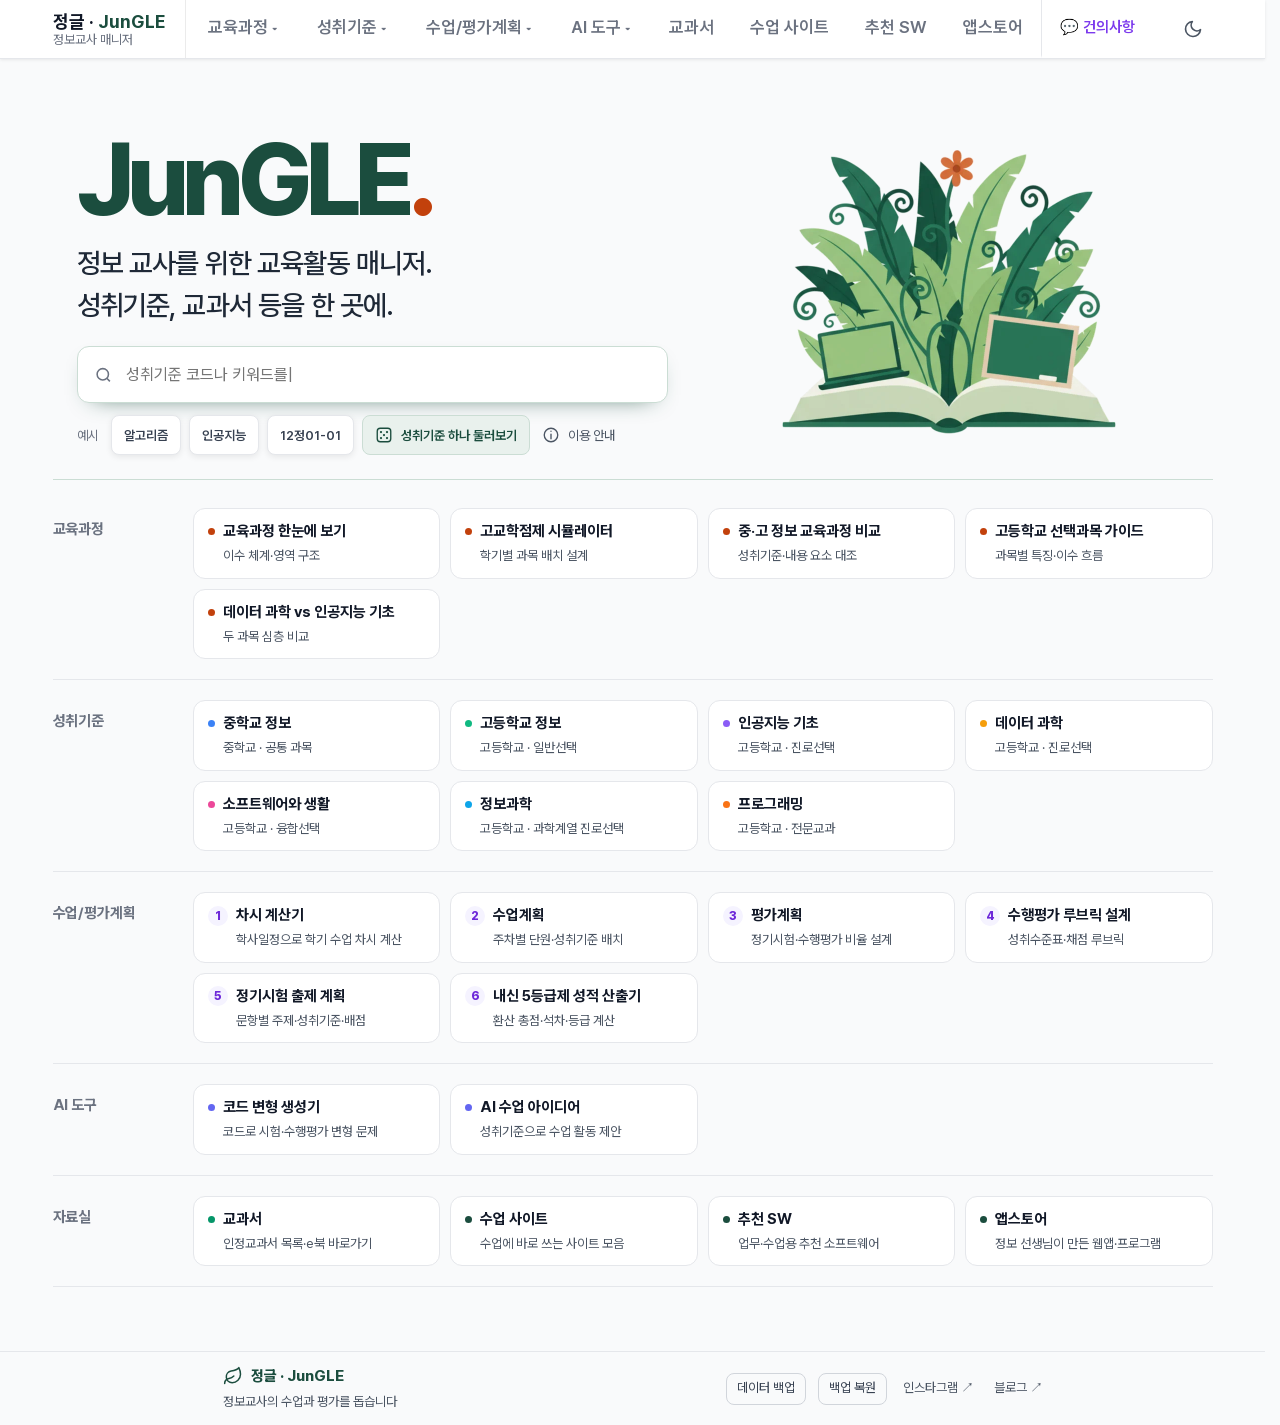
==== commit a584aa74: "feat: 홈의 수업/평가계획·AI 도구를 하위 도구 카드로 펼치기 - 수업/평가계획 섹션: 차시 계산기 → 수업계획 → 평가계획 → 루브릭 → 정기시험 출제 계획 → 5등급 산출" ====
--- a/index.html
+++ b/index.html
@@ -144,16 +144,34 @@
     </div>
     <div class="home-nav-section">
       <div class="home-nav-label">수업/평가계획</div>
-      <div class="home-card-grid"><button class="home-card" style="--hc-accent:#7C3AED" data-onclick="app:subject" data-args="[8]">
-      <span class="home-card-name"><span class="home-card-dot"></span>수업/평가계획</span>
-      <span class="home-card-desc">차시부터 성적까지 한 흐름으로</span>
+      <div class="home-card-grid"><button class="home-card" style="--hc-accent:var(--plan)" data-onclick="app:epSubtabNav" data-args="[&quot;chasi&quot;]">
+      <span class="home-card-name"><span class="home-card-step" aria-hidden="true">1</span>차시 계산기</span>
+      <span class="home-card-desc">학사일정으로 학기 수업 차시 계산</span>
+    </button><button class="home-card" style="--hc-accent:var(--plan)" data-onclick="app:epSubtabNav" data-args="[&quot;lesson&quot;]">
+      <span class="home-card-name"><span class="home-card-step" aria-hidden="true">2</span>수업계획</span>
+      <span class="home-card-desc">주차별 단원·성취기준 배치</span>
+    </button><button class="home-card" style="--hc-accent:var(--plan)" data-onclick="app:epSubtabNav" data-args="[&quot;eval&quot;]">
+      <span class="home-card-name"><span class="home-card-step" aria-hidden="true">3</span>평가계획</span>
+      <span class="home-card-desc">정기시험·수행평가 비율 설계</span>
+    </button><button class="home-card" style="--hc-accent:var(--plan)" data-onclick="app:epSubtabNav" data-args="[&quot;rubric&quot;]">
+      <span class="home-card-name"><span class="home-card-step" aria-hidden="true">4</span>수행평가 루브릭 설계</span>
+      <span class="home-card-desc">성취수준표·채점 루브릭</span>
+    </button><button class="home-card" style="--hc-accent:var(--plan)" data-onclick="app:epSubtabNav" data-args="[&quot;regexam&quot;]">
+      <span class="home-card-name"><span class="home-card-step" aria-hidden="true">5</span>정기시험 출제 계획</span>
+      <span class="home-card-desc">문항별 주제·성취기준·배점</span>
+    </button><button class="home-card" style="--hc-accent:var(--plan)" data-onclick="app:epSubtabNav" data-args="[&quot;grade&quot;]">
+      <span class="home-card-name"><span class="home-card-step" aria-hidden="true">6</span>내신 5등급제 성적 산출기</span>
+      <span class="home-card-desc">환산 총점·석차·등급 계산</span>
     </button></div>
     </div>
     <div class="home-nav-section">
       <div class="home-nav-label">AI 도구</div>
-      <div class="home-card-grid"><button class="home-card" style="--hc-accent:var(--ovr)" data-onclick="app:subject" data-args="[15]">
-      <span class="home-card-name"><span class="home-card-dot"></span>AI 도구</span>
-      <span class="home-card-desc">Gemini로 코드 변형·수업 아이디어</span>
+      <div class="home-card-grid"><button class="home-card" style="--hc-accent:var(--ovr)" data-onclick="app:aiGo" data-args="[&quot;codevar&quot;]">
+      <span class="home-card-name"><span class="home-card-dot"></span>코드 변형 생성기</span>
+      <span class="home-card-desc">코드로 시험·수행평가 변형 문제</span>
+    </button><button class="home-card" style="--hc-accent:var(--ovr)" data-onclick="app:aiGo" data-args="[&quot;idea&quot;]">
+      <span class="home-card-name"><span class="home-card-dot"></span>AI 수업 아이디어</span>
+      <span class="home-card-desc">성취기준으로 수업 활동 제안</span>
     </button></div>
     </div>
     <div class="home-nav-section">
--- a/assets/style.css
+++ b/assets/style.css
@@ -2126,3 +2126,5 @@
 .plan-page{width:100%;max-width:none;margin-left:0;margin-right:0;box-sizing:border-box}
 .regexam-wrap.plan-page > :not(.ov-head){max-width:900px}
 @media(max-width:640px){:root{--plan-sticky-top:93px}}
+.home-card-step{display:inline-flex;align-items:center;justify-content:center;width:20px;height:20px;border-radius:50%;background:var(--plan-soft);color:var(--plan-dark);font-size:12px;font-weight:800;flex-shrink:0}
+.home-card:has(.home-card-step) .home-card-desc{padding-left:28px}
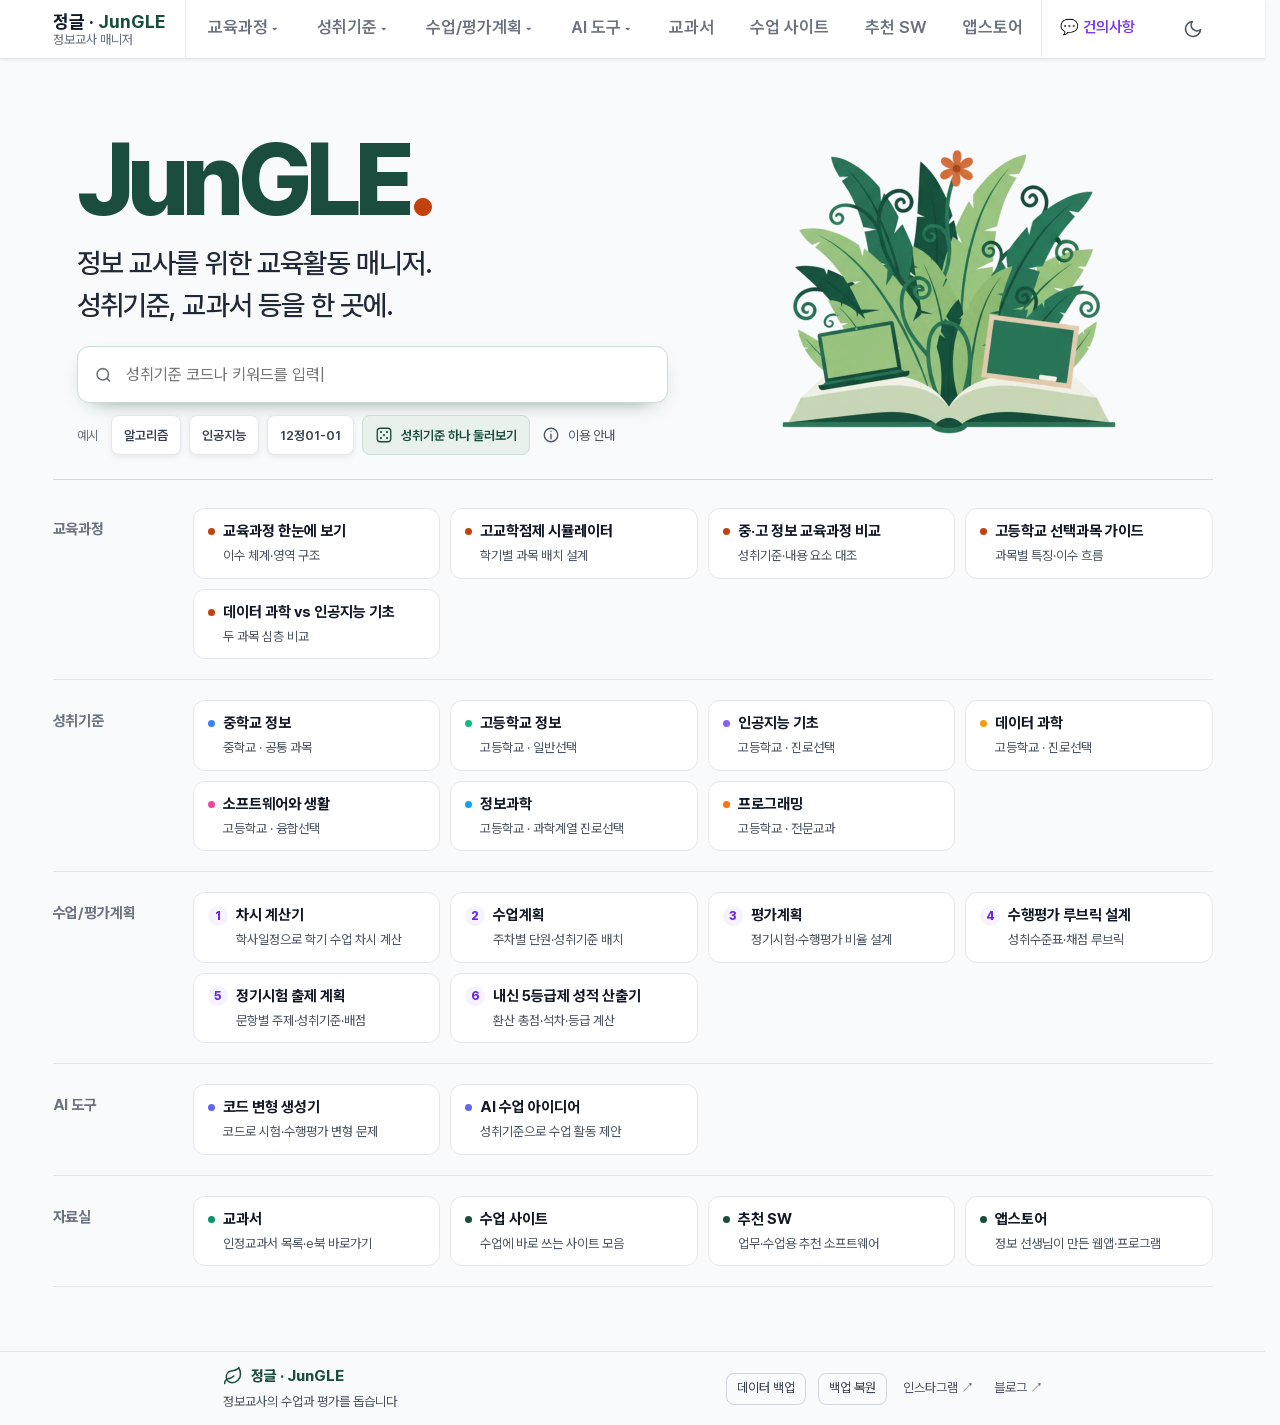
==== commit 7a46398c: "feat: 홈 검색창 아래 '최근 작업' 이어서 하기 칩 - 이미 저장 중인 jungle_last_used·수업/평가계획 슬롯·jungle_collected를 읽어 최대 3개(예:" ====
--- a/index.html
+++ b/index.html
@@ -81,6 +81,7 @@
   <input class="search-input" id="searchInput" type="text" placeholder="성취기준 검색 (예: 알고리즘, 12정01-01)" aria-label="성취기준 검색">
   <button class="search-clear" id="searchClear" aria-label="검색어 지우기">✕</button>
 </div>
+  <div class="home-recent" id="homeRecent" role="group" aria-label="최근 작업" hidden></div>
   <div class="home-cover-tools">
     <div class="cover-examples"><span>예시</span><button type="button" data-onclick="app:exampleSearch" data-query="알고리즘">알고리즘</button><button type="button" data-onclick="app:exampleSearch" data-query="인공지능">인공지능</button><button type="button" data-onclick="app:exampleSearch" data-query="12정01-01">12정01-01</button></div>
     <div class="cover-assist">
--- a/assets/style.css
+++ b/assets/style.css
@@ -2128,3 +2128,17 @@
 @media(max-width:640px){:root{--plan-sticky-top:93px}}
 .home-card-step{display:inline-flex;align-items:center;justify-content:center;width:20px;height:20px;border-radius:50%;background:var(--plan-soft);color:var(--plan-dark);font-size:12px;font-weight:800;flex-shrink:0}
 .home-card:has(.home-card-step) .home-card-desc{padding-left:28px}
+/* 결과 없음: 대체 검색어 칩·전체 과목 다시 찾기 */
+.no-res-suggest{display:flex;flex-wrap:wrap;justify-content:center;align-items:center;gap:8px;margin-top:18px;font-size:14px;color:var(--g600)}
+.no-res-chip{font:inherit;font-size:14px;font-weight:600;min-height:36px;padding:6px 14px;border:1px solid var(--brand-line);border-radius:999px;background:var(--surface);color:var(--brand-dark);cursor:pointer}
+.no-res-chip:hover{background:var(--brand-soft)}
+.no-res-chip:focus-visible,.no-res-retry:focus-visible{outline:2px solid var(--brand);outline-offset:2px}
+.no-res-retry{margin-top:16px}
+/* 홈 '최근 작업' 칩 — 검색창 바로 아래, 저장 데이터가 없으면 영역째 숨김 */
+.home-recent{display:none}
+.home-cover:has(.home-mode) .home-recent:not([hidden]){display:flex;flex-wrap:wrap;align-items:center;gap:8px;grid-column:1;grid-row:3;margin-top:12px}
+.home-cover:has(.home-mode) .home-recent:not([hidden]) ~ .home-cover-tools{grid-row:4}
+.home-recent-label{font-size:13px;font-weight:600;color:var(--g500);margin-right:2px}
+.home-recent-chip{font:inherit;font-size:14px;font-weight:600;min-height:36px;padding:6px 14px;border:1px solid var(--brand-line);border-radius:999px;background:var(--brand-soft);color:var(--brand-dark);cursor:pointer}
+.home-recent-chip:hover{border-color:var(--brand)}
+.home-recent-chip:focus-visible{outline:2px solid var(--brand);outline-offset:2px}
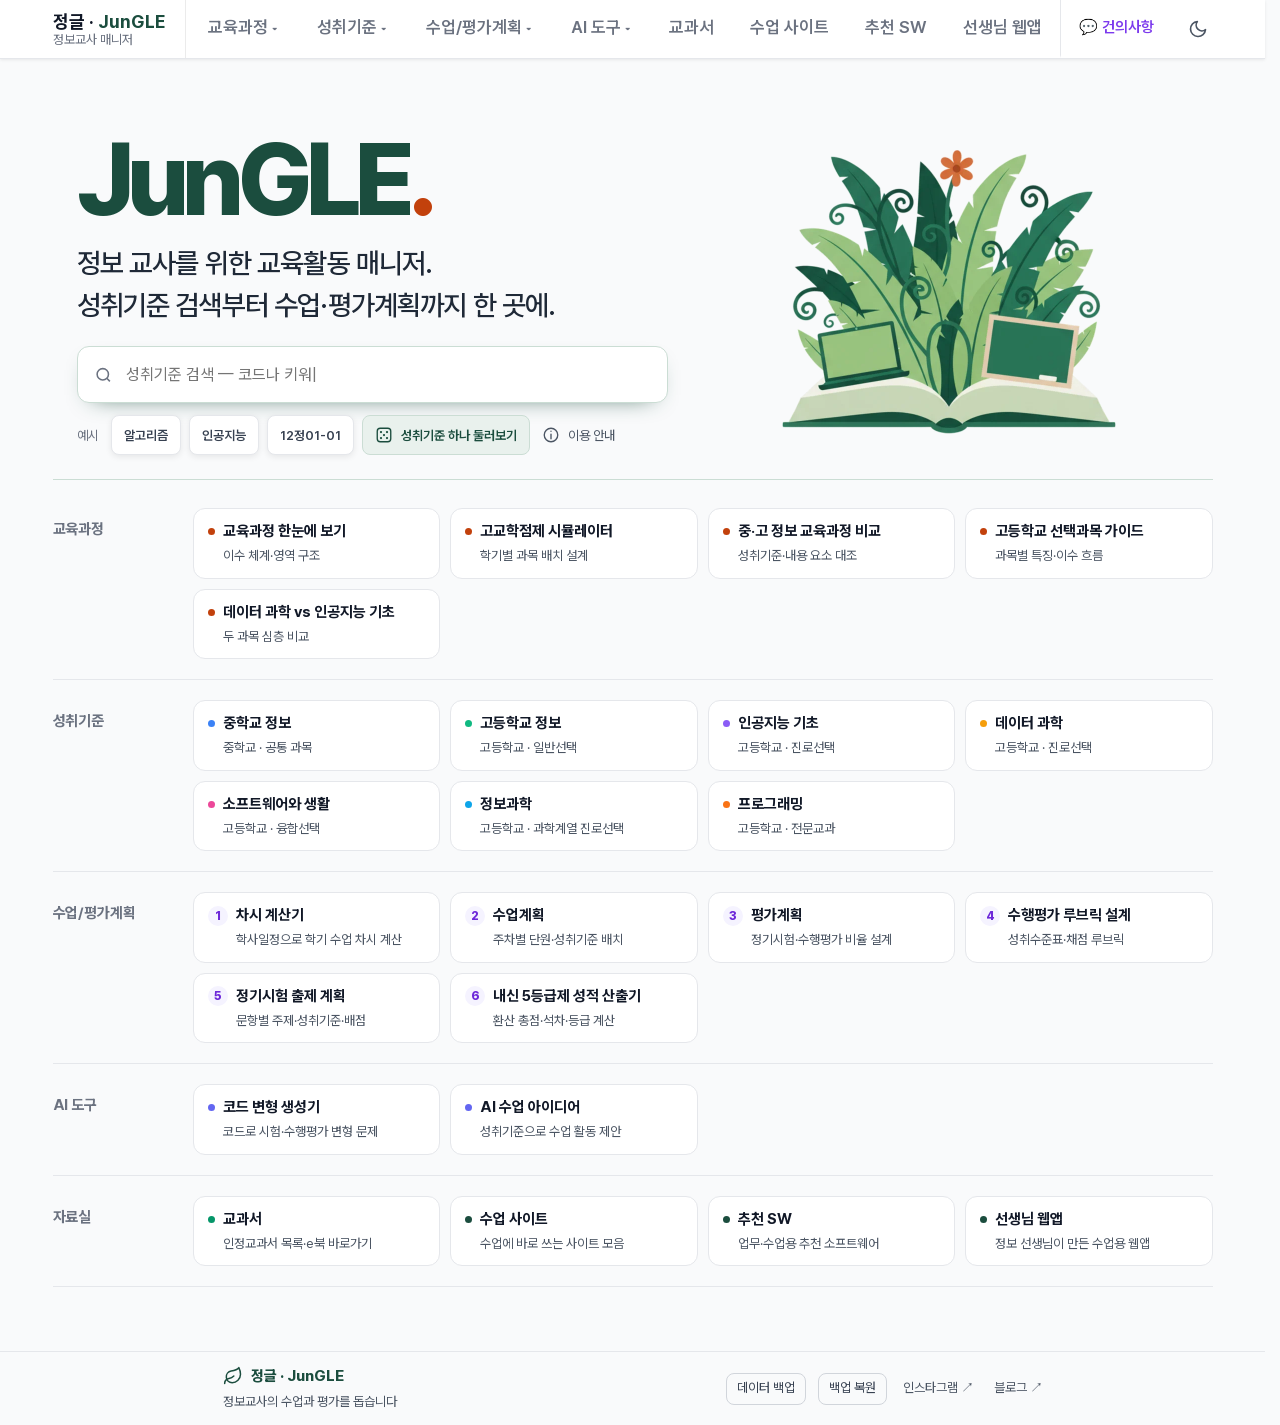
==== commit 8c20d8fa: "feat: '앱스토어'를 '선생님 웹앱'으로, 검색 범위 '성취기준 검색' 명시 - 메뉴·홈·화면 제목을 '선생님 웹앱'(선생님이 만든 웹앱)으로 — 해시 #appstore 유지 " ====
--- a/index.html
+++ b/index.html
@@ -60,7 +60,7 @@
       <span class="brand-line">정글 · <span class="gl-mark">JunGLE</span></span><small>정보교사 매니저</small>
     </button>
     <!-- 정적 탭: 첫 페인트용 자리 — init의 renderTabs()가 동일 마크업(+핸들러)으로 교체 -->
-    <div class="tabs" id="tabs" role="navigation" aria-label="주요 메뉴"><button class="tab" data-text="교육과정 ▾" data-onclick="app:subject" data-args="[0]" style="" aria-current="false"> <span class="tab-inner">교육과정<span style="font-size:10px;line-height:1">▾</span></span></button><button class="tab" data-text="성취기준 ▾" data-onclick="app:hsGroup" style="" aria-current="false"> <span class="tab-inner">성취기준<span style="font-size:10px;line-height:1">▾</span></span></button><button class="tab" data-text="수업/평가계획 ▾" data-onclick="app:subject" data-args="[8]" style="" aria-current="false"> <span class="tab-inner">수업/평가계획<span style="font-size:10px;line-height:1">▾</span></span></button><button class="tab" data-text="AI 도구 ▾" data-onclick="app:subject" data-args="[15]" style="" aria-current="false"> <span class="tab-inner">AI 도구<span style="font-size:10px;line-height:1">▾</span></span></button><button class="tab" data-text="교과서" data-onclick="app:subject" data-args="[12]" style="" aria-current="false"> 교과서</button><button class="tab" data-text="수업 사이트" data-onclick="app:subject" data-args="[11]" style="" aria-current="false"> 수업 사이트</button><button class="tab" data-text="추천 SW" data-onclick="app:subject" data-args="[13]" style="" aria-current="false"> 추천 SW</button><button class="tab" data-text="앱스토어" data-onclick="app:subject" data-args="[14]" style="" aria-current="false"> 앱스토어</button><button class="tab tab-suggest" data-onclick="app:suggest" aria-label="건의사항 남기기">💬 건의사항</button></div>
+    <div class="tabs" id="tabs" role="navigation" aria-label="주요 메뉴"><button class="tab" data-text="교육과정 ▾" data-onclick="app:subject" data-args="[0]" style="" aria-current="false"> <span class="tab-inner">교육과정<span style="font-size:10px;line-height:1">▾</span></span></button><button class="tab" data-text="성취기준 ▾" data-onclick="app:hsGroup" style="" aria-current="false"> <span class="tab-inner">성취기준<span style="font-size:10px;line-height:1">▾</span></span></button><button class="tab" data-text="수업/평가계획 ▾" data-onclick="app:subject" data-args="[8]" style="" aria-current="false"> <span class="tab-inner">수업/평가계획<span style="font-size:10px;line-height:1">▾</span></span></button><button class="tab" data-text="AI 도구 ▾" data-onclick="app:subject" data-args="[15]" style="" aria-current="false"> <span class="tab-inner">AI 도구<span style="font-size:10px;line-height:1">▾</span></span></button><button class="tab" data-text="교과서" data-onclick="app:subject" data-args="[12]" style="" aria-current="false"> 교과서</button><button class="tab" data-text="수업 사이트" data-onclick="app:subject" data-args="[11]" style="" aria-current="false"> 수업 사이트</button><button class="tab" data-text="추천 SW" data-onclick="app:subject" data-args="[13]" style="" aria-current="false"> 추천 SW</button><button class="tab" data-text="선생님 웹앱" data-onclick="app:subject" data-args="[14]" style="" aria-current="false"> 선생님 웹앱</button><button class="tab tab-suggest" data-onclick="app:suggest" aria-label="건의사항 남기기">💬 건의사항</button></div>
     <button class="theme-toggle" id="themeToggle" type="button" aria-pressed="false" aria-label="다크 모드" title="다크 모드 켜기/끄기"><svg class="theme-ico theme-ico-moon" viewBox="0 0 24 24" fill="none" stroke="currentColor" stroke-width="2" stroke-linecap="round" stroke-linejoin="round" aria-hidden="true"><path d="M21 12.8A9 9 0 1 1 11.2 3a7 7 0 0 0 9.8 9.8z"/></svg><svg class="theme-ico theme-ico-sun" viewBox="0 0 24 24" fill="none" stroke="currentColor" stroke-width="2" stroke-linecap="round" stroke-linejoin="round" aria-hidden="true"><circle cx="12" cy="12" r="4"/><path d="M12 2v2M12 20v2M4.9 4.9l1.4 1.4M17.7 17.7l1.4 1.4M2 12h2M20 12h2M4.9 19.1l1.4-1.4M17.7 6.3l1.4-1.4"/></svg></button>
     <button class="hamburger" id="hamburger" aria-label="메뉴 열기">
       <span></span><span></span><span></span>
@@ -73,7 +73,7 @@
 <div class="home-cover">
   <div id="jungleImg" class="home-hero-brand">
     <div class="cover-copy"><div class="hero-wordmark" aria-hidden="true">JunGLE<span class="cover-period">.</span></div>
-    <p class="hero-sub">정보 교사를 위한 교육활동 매니저.<br>성취기준, 교과서 등을 한 곳에.</p></div>
+    <p class="hero-sub">정보 교사를 위한 교육활동 매니저.<br>성취기준 검색부터 수업·평가계획까지 한 곳에.</p></div>
     <img class="cover-tree" src="images/hero-jungle.webp" width="48" height="48" alt="" decoding="async" fetchpriority="high">
   </div>
   <div class="search-wrap home-mode" id="searchSection">
@@ -187,8 +187,8 @@
       <span class="home-card-name"><span class="home-card-dot"></span>추천 SW</span>
       <span class="home-card-desc">업무·수업용 추천 소프트웨어</span>
     </button><button class="home-card" style="--hc-accent:var(--brand)" data-onclick="app:subject" data-args="[14]">
-      <span class="home-card-name"><span class="home-card-dot"></span>앱스토어</span>
-      <span class="home-card-desc">정보 선생님이 만든 웹앱·프로그램</span>
+      <span class="home-card-name"><span class="home-card-dot"></span>선생님 웹앱</span>
+      <span class="home-card-desc">정보 선생님이 만든 수업용 웹앱</span>
     </button></div>
     </div>
   </div>
--- a/assets/style.css
+++ b/assets/style.css
@@ -71,7 +71,7 @@
 .tab.active{font-weight:700}
 
 /* HAMBURGER */
-/* 테마 토글: 데스크톱은 메뉴 오른쪽 끝, 1179px 이하(햄버거)에서는 드로어 항목으로 */
+/* 테마 토글: 데스크톱은 메뉴 오른쪽 끝, 1219px 이하(햄버거)에서는 드로어 항목으로 */
 .theme-toggle{display:flex;align-items:center;justify-content:center;align-self:center;width:40px;height:40px;margin-left:6px;padding:0;border:none;border-radius:8px;background:none;color:var(--g600);cursor:pointer;flex-shrink:0;transition:background .15s,color .15s}
 .theme-toggle:hover{background:var(--g100);color:var(--g900)}
 .theme-toggle:focus-visible{outline:2px solid var(--brand);outline-offset:2px}
@@ -1227,8 +1227,8 @@
 
 /* 탭 9개는 한 줄에 ~1050px가 필요하다. 768px에서만 햄버거로 바꾸면 769~1049px
    (태블릿 가로·작은 노트북)에서 탭바가 뷰포트를 넘쳐 가로 스크롤이 생긴다.
-   → 1049px 이하는 전부 햄버거로 전환해 넘침을 없앤다. 2026-10 헤더에 테마 토글(46px)이 붙어 1099px로, AI 도구 탭이 더해져 1179px로 올림. */
-@media(max-width:1179px){
+   → 1049px 이하는 전부 햄버거로 전환해 넘침을 없앤다. 2026-10 헤더에 테마 토글(46px)이 붙어 1099px로, AI 도구 탭이 더해져 1179px로, 메뉴명 '선생님 웹앱'으로 1219px로 올림. */
+@media(max-width:1219px){
   .tabs{display:none}
   .theme-toggle{display:none}
   .hamburger{display:flex}
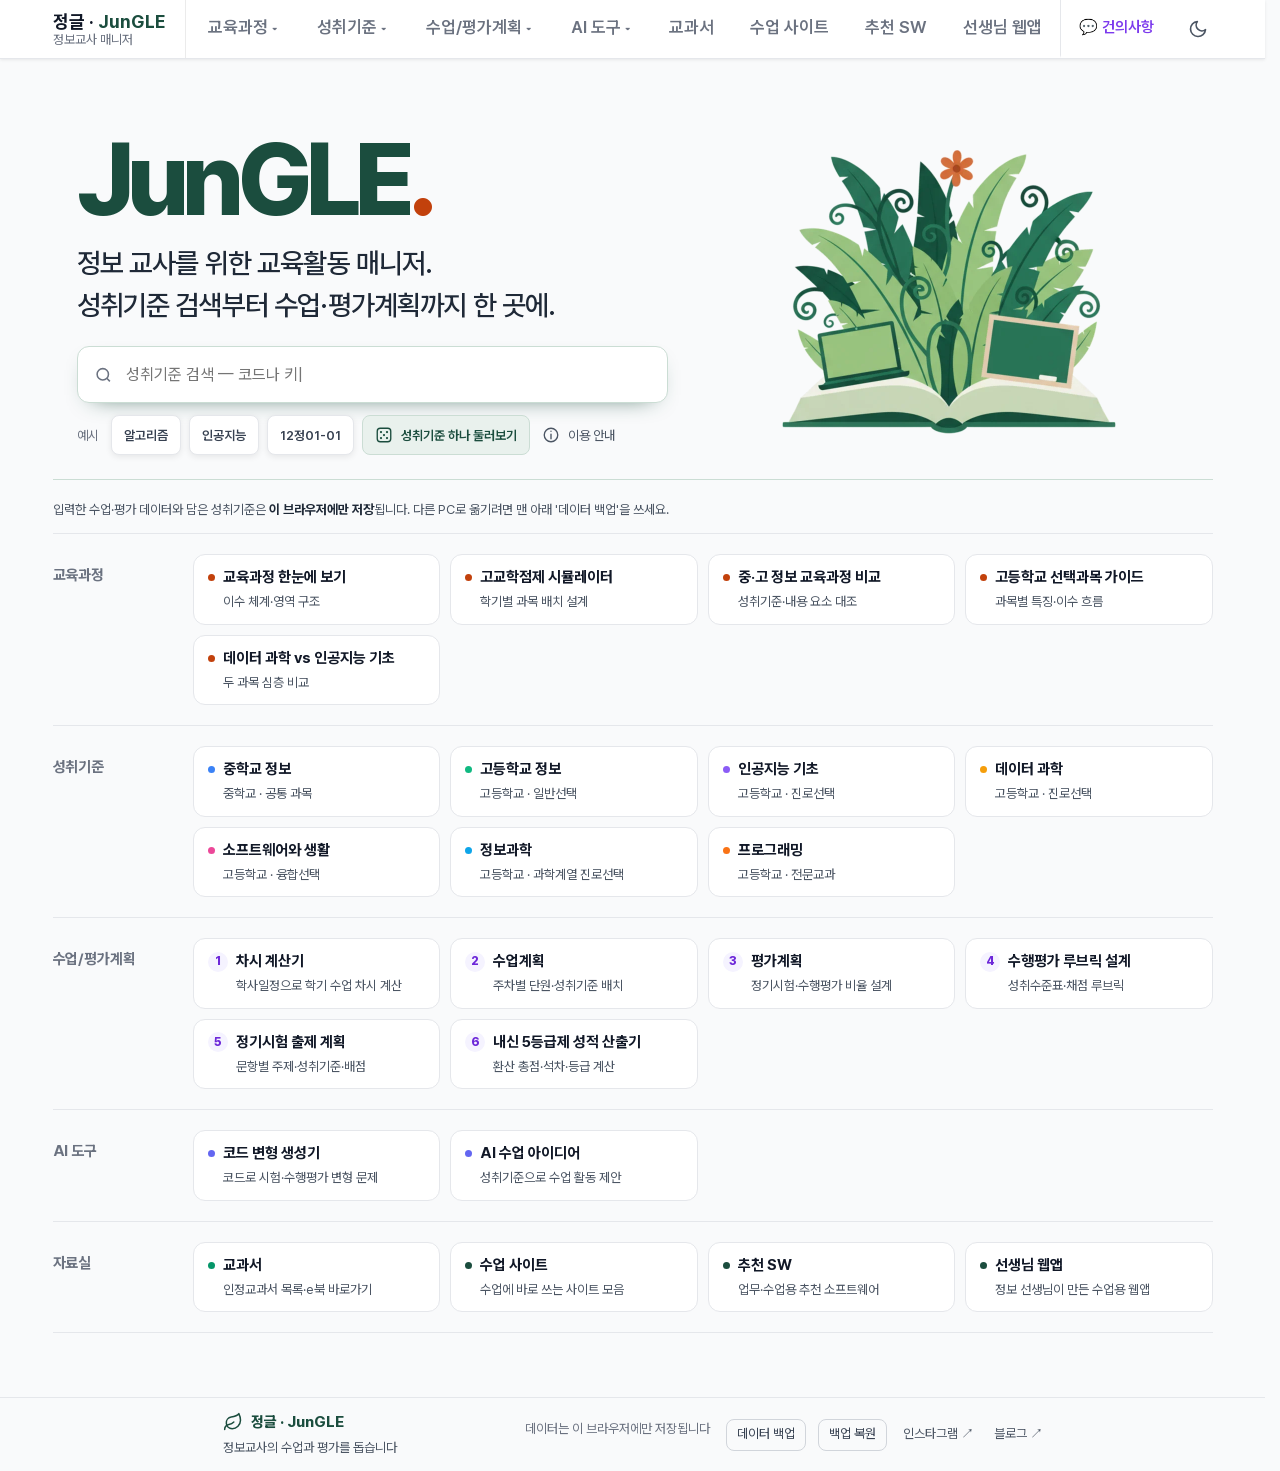
==== commit bf4c30da: "feat: '이 브라우저에만 저장' 안내와 14일 백업 권유 배너 - 홈 바로가기 위·푸터 백업 버튼 옆에 로컬 저장 안내 한 줄(모바일은 짧은 문구로 푸터 높이 유지) - 백업할" ====
--- a/index.html
+++ b/index.html
@@ -95,10 +95,12 @@
 
 <!-- 수업/평가계획 공통 기준(과목·학기·학년도) — planctx.js가 채운다. #main 밖이라 도구가 #main을 다시 그려도 남는다 -->
 <div class="ctx-bar" id="planCtxBar" hidden></div>
+<!-- 백업 리마인더(backup.js initBackupNag) — 수업/평가 데이터가 있고 14일 넘게 백업하지 않았을 때만 -->
+<div class="backup-nag" id="backupNag" role="region" aria-label="백업 안내" hidden></div>
 
 <div class="main" id="main" role="main">
 
-  <div class="home-nav">
+  <div class="home-nav"><p class="home-local-note">입력한 수업·평가 데이터와 담은 성취기준은 <strong>이 브라우저에만 저장</strong>됩니다. 다른 PC로 옮기려면 맨 아래 '데이터 백업'을 쓰세요.</p>
     <div class="home-nav-section">
       <div class="home-nav-label">교육과정</div>
       <div class="home-card-grid"><button class="home-card" style="--hc-accent:var(--curr)" data-onclick="app:ovSubtab" data-args="[&quot;map&quot;]">
@@ -213,6 +215,7 @@
     </div>
     <div class="site-footer-actions">
       <div class="site-footer-tools" role="group" aria-label="데이터 관리">
+        <span class="site-footer-local"><span class="sfl-long">데이터는 </span>이 브라우저에만 저장<span class="sfl-long">됩니다</span></span>
         <button class="site-footer-btn" id="backupExportBtn" type="button">데이터 백업</button>
         <button class="site-footer-btn" id="backupImportBtn" type="button">백업 복원</button>
         <input type="file" id="backupImportFile" accept=".json,application/json" hidden>
--- a/assets/style.css
+++ b/assets/style.css
@@ -2142,3 +2142,15 @@
 .home-recent-chip{font:inherit;font-size:14px;font-weight:600;min-height:36px;padding:6px 14px;border:1px solid var(--brand-line);border-radius:999px;background:var(--brand-soft);color:var(--brand-dark);cursor:pointer}
 .home-recent-chip:hover{border-color:var(--brand)}
 .home-recent-chip:focus-visible{outline:2px solid var(--brand);outline-offset:2px}
+/* 로컬 저장 안내·백업 리마인더 (2026-10) */
+.home-local-note{margin:0;padding:12px 0;border-bottom:1px solid var(--g200);font-size:13px;line-height:1.6;color:var(--g600)}
+.home-local-note strong{color:var(--g800)}
+.site-footer-local{font-size:13px;color:var(--g500);margin-right:4px}
+.backup-nag{background:var(--warn-soft);border-bottom:1px solid var(--warn-line)}
+.backup-nag[hidden]{display:none}
+.backup-nag:not([hidden]){display:flex;align-items:center;flex-wrap:wrap;gap:8px 12px;max-width:none;padding:10px max(20px,calc((100% - 1160px) / 2))}
+.backup-nag p{margin:0;flex:1 1 320px;font-size:14px;line-height:1.6;color:var(--g800)}
+.backup-nag strong{color:var(--warn-dark)}
+.backup-nag-close{font:inherit;font-size:13px;min-height:36px;padding:6px 12px;border:1px solid var(--warn-line);border-radius:8px;background:var(--surface);color:var(--g700);cursor:pointer}
+.backup-nag-close:focus-visible{outline:2px solid var(--warn);outline-offset:2px}
+@media(max-width:560px){.site-footer-local .sfl-long{display:none}}
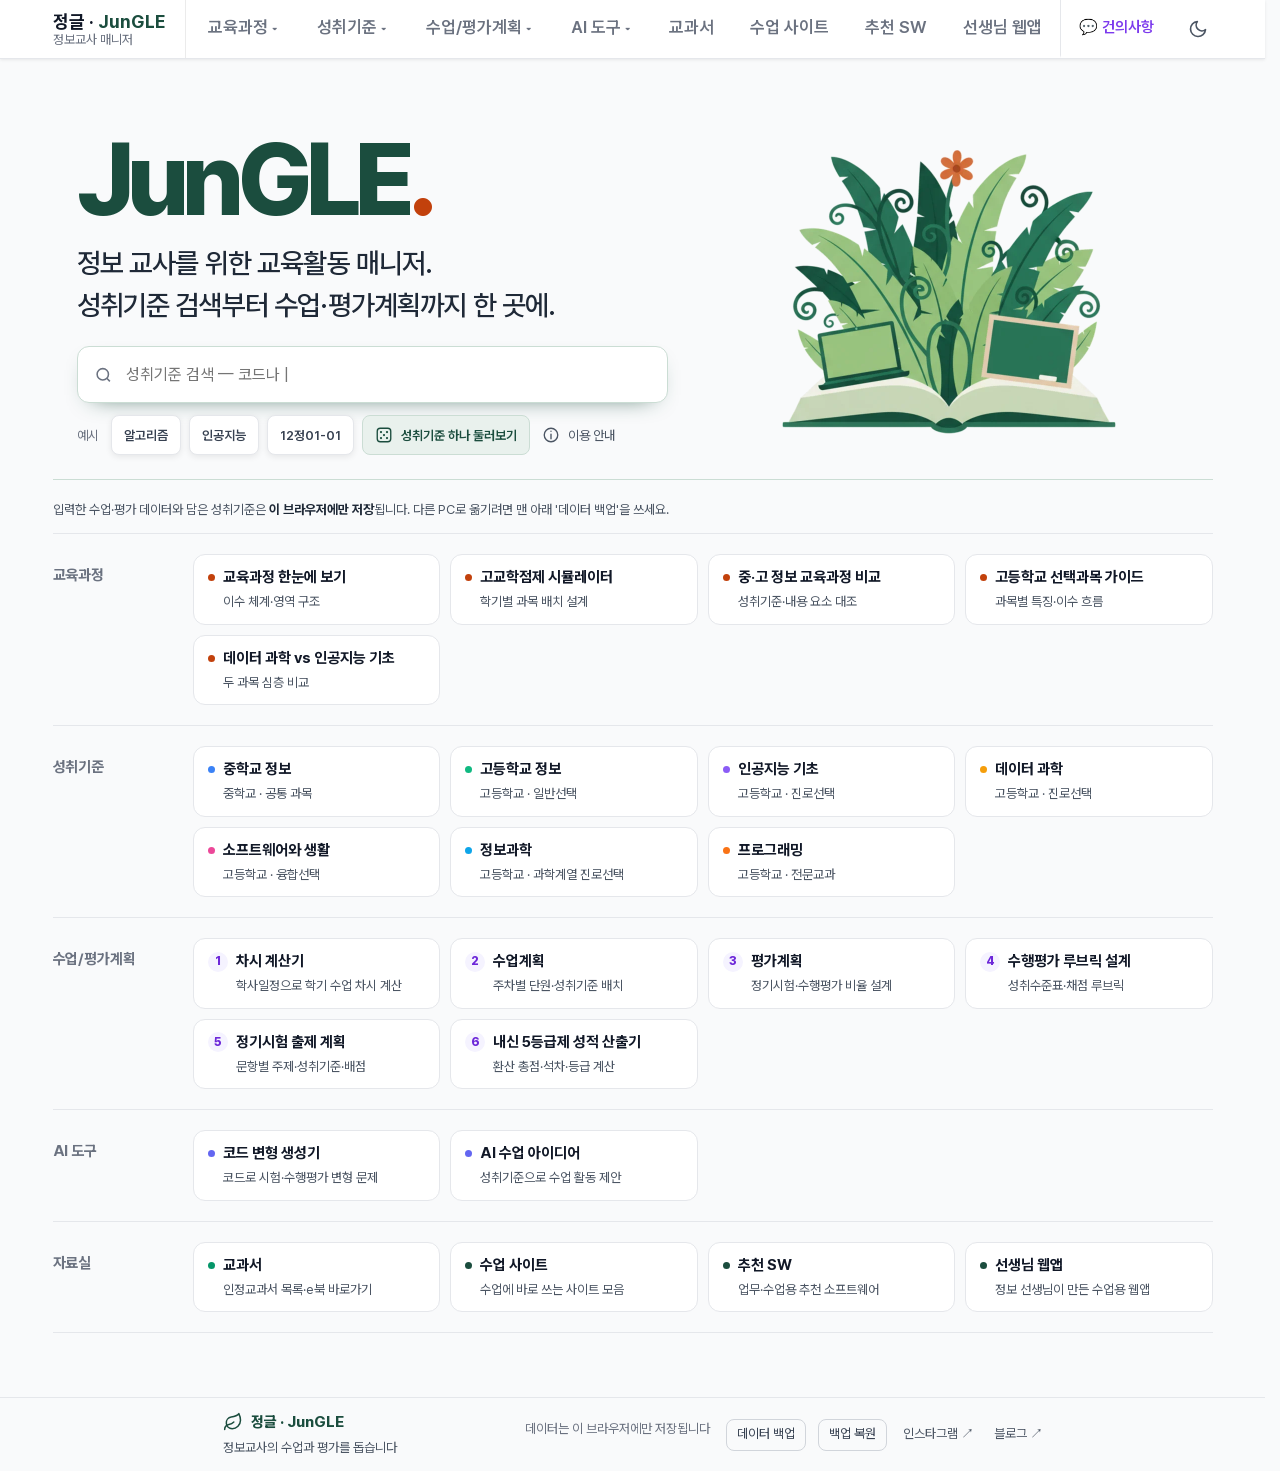
==== commit 8e9735ab: "a11y: '/' 검색 단축키와 모션 줄이기 시 고정 안내 문구 - '/'를 누르면 검색창 포커스(입력칸·한글 조합 중·창이 열려 있으면 무시, 검색창 없는 도구 화면이면 홈으로)" ====
--- a/index.html
+++ b/index.html
@@ -204,6 +204,7 @@
     <li><span aria-hidden="true">2</span><div><h3>복사하거나 담기</h3><p>필요한 기준은 바로 복사하세요. 여러 기준을 함께 사용하려면 체크해서 담은 뒤, 담은 항목에서 모아 확인하세요.</p></div></li>
     <li><span aria-hidden="true">3</span><div><h3>수업·평가 계획에 활용</h3><p>담은 성취기준을 수업·평가 계획 작성에 활용하세요. 교과서와 수업 자료는 상단 메뉴에서 찾아볼 수 있습니다.</p></div></li>
   </ol>
+  <p class="home-guide-keys"><span>단축키</span> <kbd>/</kbd> 어느 화면에서든 검색창으로 이동 · <kbd>Esc</kbd> 열린 창·패널 닫기</p>
   <div class="home-guide-footer"><button type="button" data-onclick="home:startSearch">검색 시작하기</button></div>
 </dialog>
 
--- a/assets/style.css
+++ b/assets/style.css
@@ -2154,3 +2154,6 @@
 .backup-nag-close{font:inherit;font-size:13px;min-height:36px;padding:6px 12px;border:1px solid var(--warn-line);border-radius:8px;background:var(--surface);color:var(--g700);cursor:pointer}
 .backup-nag-close:focus-visible{outline:2px solid var(--warn);outline-offset:2px}
 @media(max-width:560px){.site-footer-local .sfl-long{display:none}}
+.home-guide-keys{margin:4px 0 0;font-size:14px;color:var(--g700);line-height:1.8}
+.home-guide-keys span{font-weight:700;margin-right:4px}
+.home-guide-keys kbd{display:inline-block;min-width:22px;padding:1px 6px;border:1px solid var(--g300);border-bottom-width:2px;border-radius:5px;background:var(--g50);font-family:inherit;font-size:13px;font-weight:600;line-height:1.4;text-align:center;color:var(--g900)}
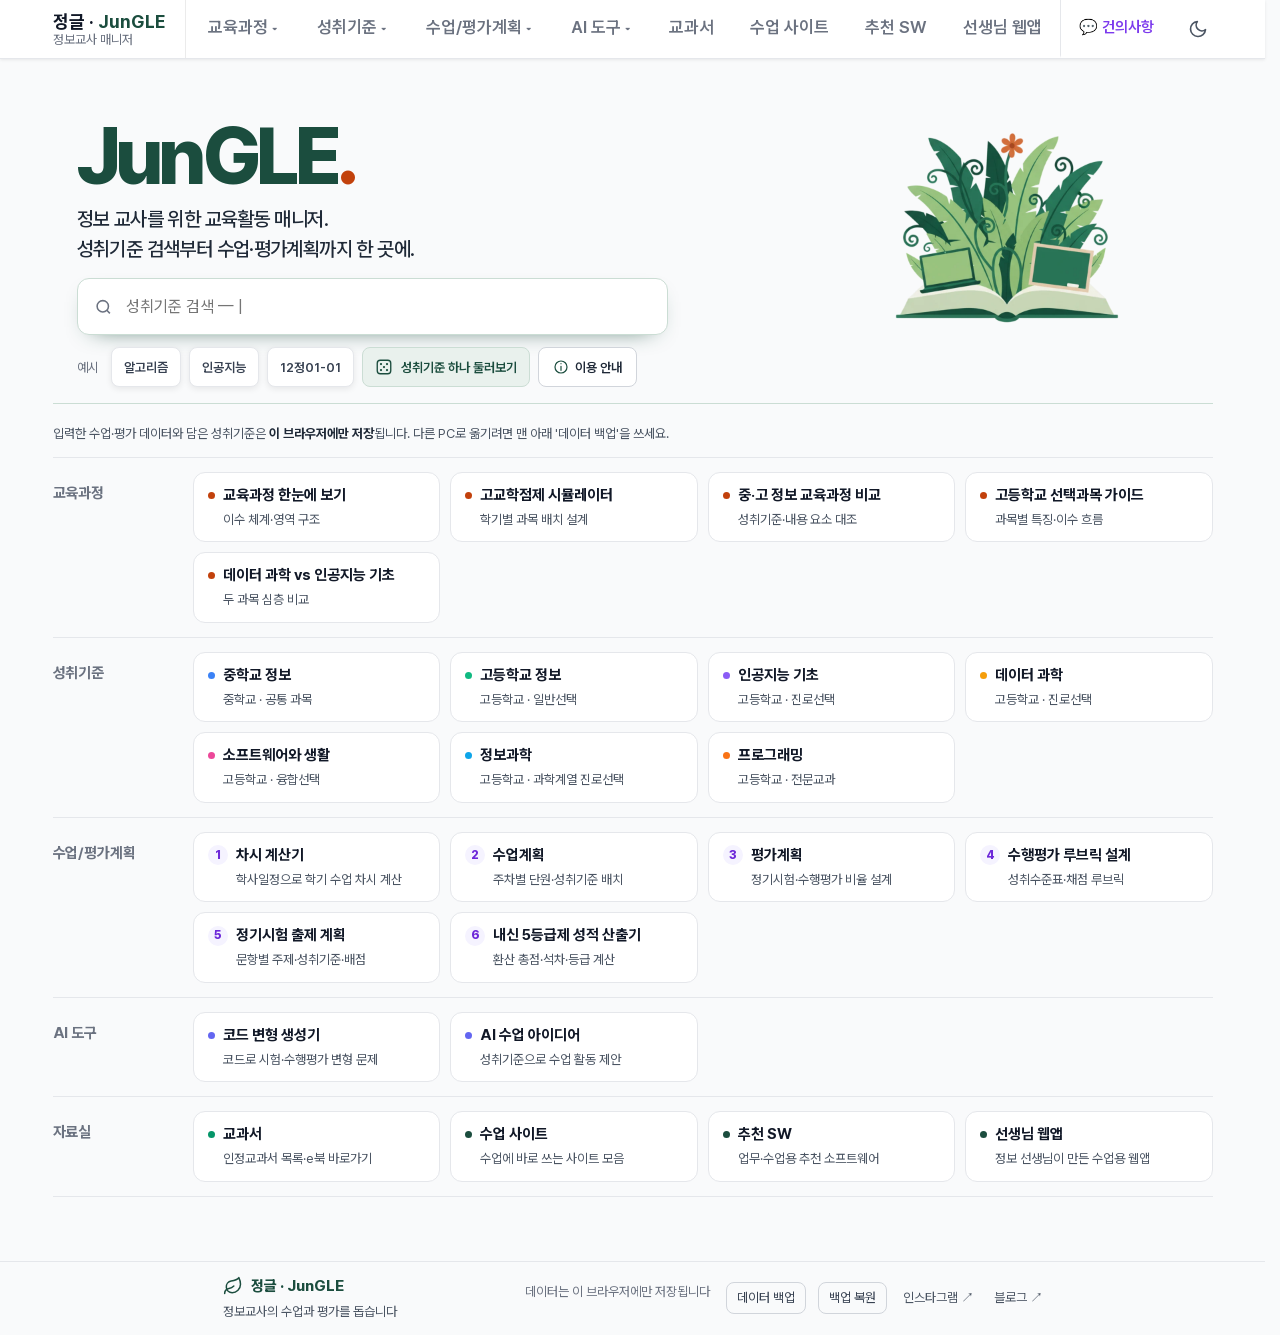
==== commit cf9744e9: "style: 이용 안내 보조 버튼·모달 하단 링크·1280px 이하 히어로 축소 - '이용 안내'를 회색 글자에서 아이콘 붙은 테두리 보조 버튼으로 - 이용 안내 모달 하단에 건의" ====
--- a/index.html
+++ b/index.html
@@ -205,7 +205,13 @@
     <li><span aria-hidden="true">3</span><div><h3>수업·평가 계획에 활용</h3><p>담은 성취기준을 수업·평가 계획 작성에 활용하세요. 교과서와 수업 자료는 상단 메뉴에서 찾아볼 수 있습니다.</p></div></li>
   </ol>
   <p class="home-guide-keys"><span>단축키</span> <kbd>/</kbd> 어느 화면에서든 검색창으로 이동 · <kbd>Esc</kbd> 열린 창·패널 닫기</p>
-  <div class="home-guide-footer"><button type="button" data-onclick="home:startSearch">검색 시작하기</button></div>
+  <div class="home-guide-footer">
+    <div class="home-guide-links">
+      <a href="https://naver.me/50BcPxbO" target="_blank" rel="noopener noreferrer">건의사항 남기기<span class="sr-only"> (새 창)</span> ↗</a>
+      <a href="https://github.com/jungbucks/jungle/commits/main" target="_blank" rel="noopener noreferrer">최근 업데이트<span class="sr-only"> (새 창)</span> ↗</a>
+    </div>
+    <button type="button" data-onclick="home:startSearch">검색 시작하기</button>
+  </div>
 </dialog>
 
 <footer class="site-footer">
--- a/assets/style.css
+++ b/assets/style.css
@@ -2009,7 +2009,7 @@
 .cover-assist button{gap:8px;min-height:40px;font-size:13px;white-space:nowrap}
 .cover-assist svg{width:18px;height:18px;flex-shrink:0}
 .cover-assist .cover-lucky{background:var(--brand-soft);color:var(--brand);border:1px solid var(--brand-line);border-radius:8px;padding:8px 12px;font-weight:600}
-.cover-assist .cover-guide{padding:8px 4px}
+.cover-assist .cover-guide{padding:8px 14px}
 body:has(.home-guide-modal[open]){overflow:hidden}
 .home-guide-modal{width:min(640px,calc(100% - 32px));max-height:calc(100dvh - 40px);margin:auto;padding:28px;border:1px solid var(--g200);border-radius:14px;background:var(--surface);color:var(--g800);overflow:auto;box-shadow:0 20px 64px rgba(0,0,0,.2)}
 .home-guide-modal::backdrop{background:rgba(15,23,42,.55)}
@@ -2157,3 +2157,19 @@
 .home-guide-keys{margin:4px 0 0;font-size:14px;color:var(--g700);line-height:1.8}
 .home-guide-keys span{font-weight:700;margin-right:4px}
 .home-guide-keys kbd{display:inline-block;min-width:22px;padding:1px 6px;border:1px solid var(--g300);border-bottom-width:2px;border-radius:5px;background:var(--g50);font-family:inherit;font-size:13px;font-weight:600;line-height:1.4;text-align:center;color:var(--g900)}
+/* 이용 안내: 회색 글자 → 아이콘 붙은 보조 버튼(2026-10) */
+.home-cover-tools .cover-guide{gap:6px;min-height:40px;padding:8px 14px;border:1px solid var(--g300);border-radius:8px;background:var(--surface);color:var(--g800);font-weight:600}
+.home-cover-tools .cover-guide svg{width:16px;height:16px;flex-shrink:0;color:var(--brand)}
+.home-cover-tools .cover-guide:hover{border-color:var(--brand);color:var(--brand-dark);text-decoration:none;background:var(--brand-soft)}
+.home-guide-footer{display:flex;align-items:center;justify-content:space-between;flex-wrap:wrap;gap:12px}
+.home-guide-links{display:flex;flex-wrap:wrap;gap:6px 16px;font-size:14px}
+.home-guide-links a{color:var(--brand-dark);font-weight:600;text-underline-offset:3px}
+.home-guide-links a:focus-visible{outline:2px solid var(--brand);outline-offset:2px}
+/* 1280px 이하: 히어로를 줄여 첫 화면에 검색창과 바로가기 첫 줄이 함께 보이게 */
+@media(min-width:761px) and (max-width:1280px){
+  .home-cover:has(.home-mode){padding-top:16px;padding-bottom:16px}
+  .home-cover .hero-wordmark{font-size:80px}
+  .home-cover .hero-sub{font-size:20px;margin:8px 0 14px}
+  .cover-tree{height:240px;width:34%;top:8px}
+  .home-nav-section{padding:14px 0}
+}
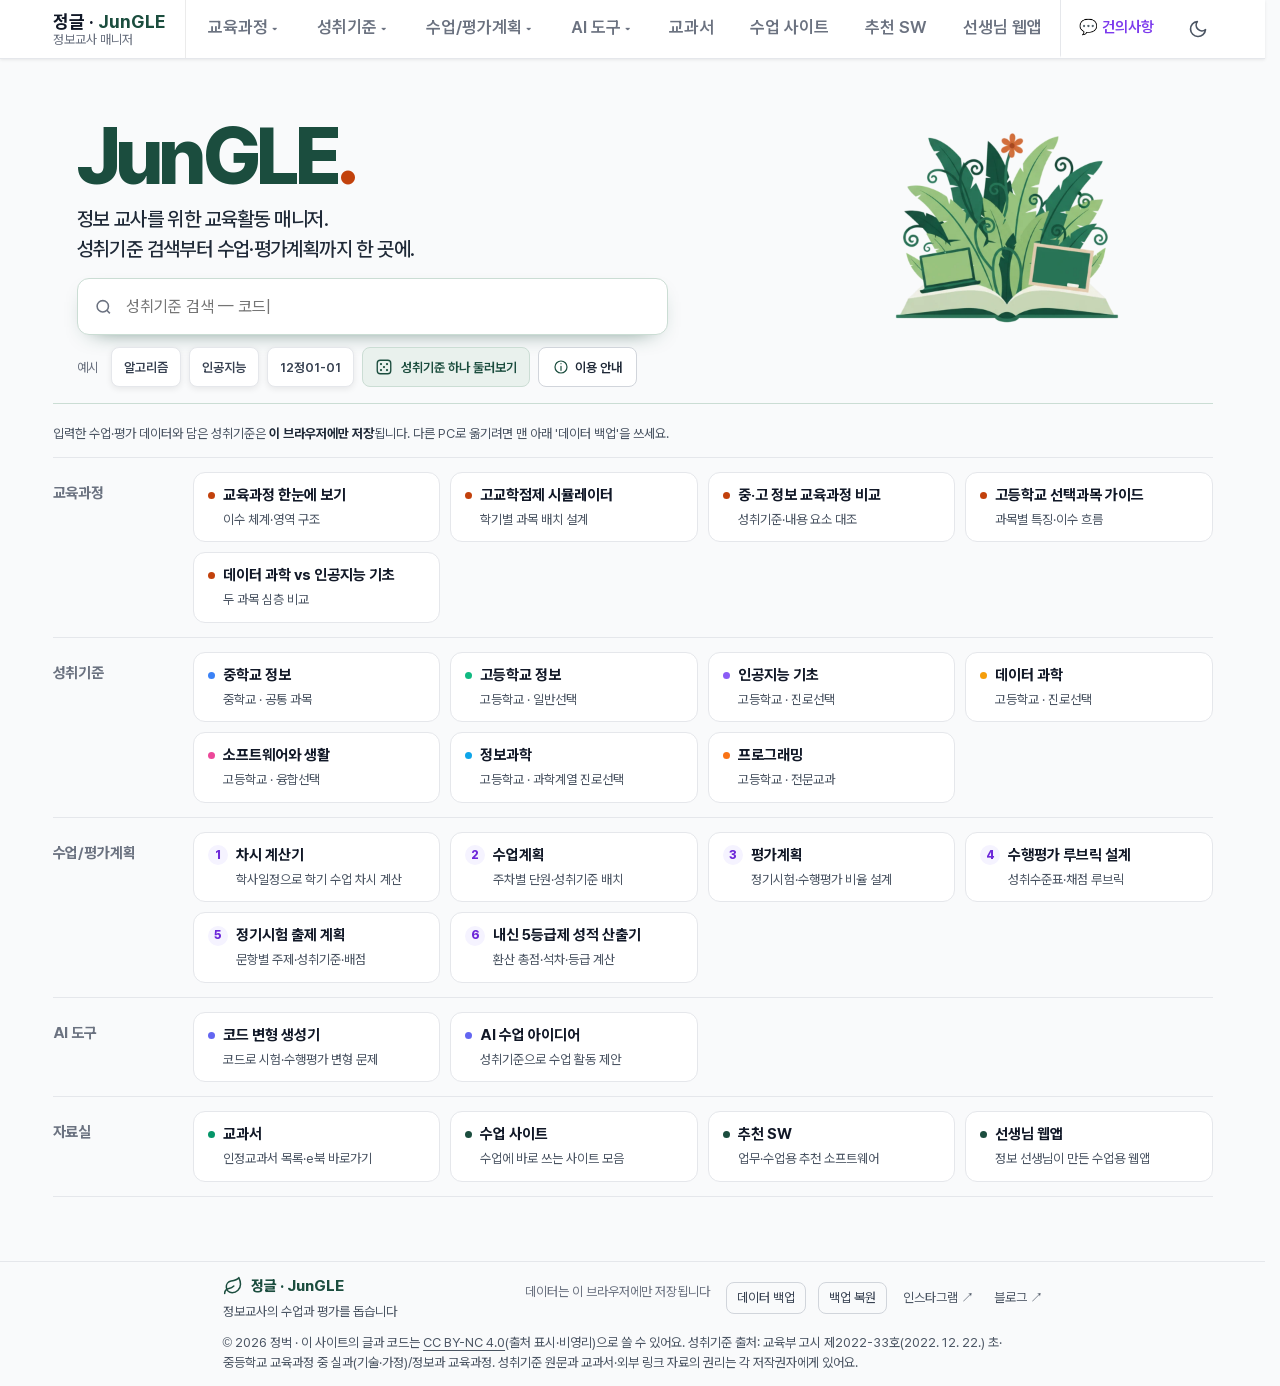
==== commit 9e8ef1ad: "feat: 하단에 이용 조건(© 정벅, CC BY-NC 4.0)과 성취기준 출처(교육부 고시 제2022-33호) 표기, 캐시 jungle-v89 정보교사 카페 공유 대비. 라이선스" ====
--- a/index.html
+++ b/index.html
@@ -48,6 +48,7 @@
 <link rel="manifest" href="manifest.json">
 <script src="assets/theme-init.js"></script>
 <link rel="stylesheet" href="assets/style.css">
+<link rel="license" href="https://creativecommons.org/licenses/by-nc/4.0/">
 </head>
 <body>
 
@@ -233,6 +234,7 @@
       </nav>
     </div>
   </div>
+  <p class="site-footer-legal">© 2026 정벅 · 이 사이트의 글과 코드는 <a href="https://creativecommons.org/licenses/by-nc/4.0/deed.ko" target="_blank" rel="license noopener noreferrer">CC BY-NC 4.0</a>(출처 표시·비영리)으로 쓸 수 있어요. 성취기준 출처: 교육부 고시 제2022-33호(2022. 12. 22.) 초·중등학교 교육과정 중 실과(기술·가정)/정보과 교육과정. 성취기준 원문과 교과서·외부 링크 자료의 권리는 각 저작권자에게 있어요.</p>
 </footer>
 
 <button class="fab" id="fab" hidden aria-expanded="false" aria-controls="collectPanel" aria-label="담은 성취기준 패널 열기/닫기">
--- a/assets/style.css
+++ b/assets/style.css
@@ -832,6 +832,8 @@
 .site-footer-social a:hover{text-decoration:underline}
 .site-footer :is(a,button):focus-visible{outline:2px solid var(--brand);outline-offset:4px}
 @media(max-width:560px){.site-footer-inner{flex-direction:column;align-items:flex-start;gap:8px}.site-footer-brand p{display:none}.site-footer-actions{justify-content:flex-start}}
+.site-footer-legal{max-width:820px;margin:10px auto 0;font-size:13px;color:var(--g600);line-height:1.6;word-break:keep-all}
+.site-footer-legal a{color:inherit;text-decoration:underline;text-underline-offset:3px}
 .site-footer-link{color:var(--g600);text-decoration:none;transition:color .12s}
 .site-footer-link:hover{color:var(--g700)}
 
